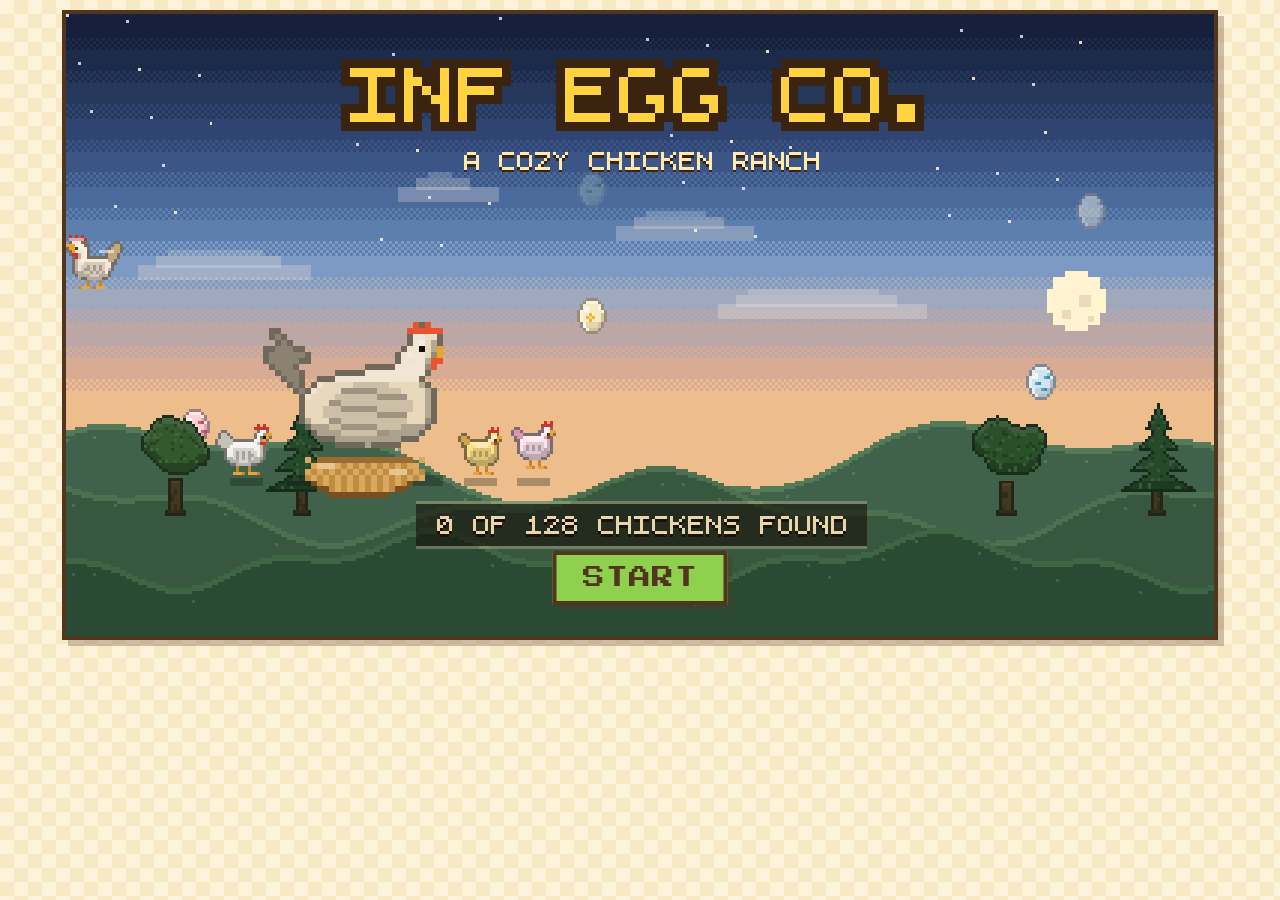
==== index.html @ 45d3edf0 "Spin the globe, and take the company through six ages - The world is a rotating 3D pixel globe with " ====
<!DOCTYPE html>
<html lang="en">
<head>
<meta charset="utf-8">
<meta name="viewport" content="width=device-width, initial-scale=1">
<title>Inf Egg Co.</title>
<link rel="icon" href="data:image/svg+xml,%3Csvg xmlns='http://www.w3.org/2000/svg' viewBox='0 0 10 12' shape-rendering='crispEdges'%3E%3Cpath fill='%232e2216' d='M3 0h4v1h-4M2 1h1v1h-1M7 1h1v1h-1M1 2h1v6h-1M8 2h1v6h-1M2 8h1v2h-1M7 8h1v2h-1M3 10h4v1h-4'/%3E%3Cpath fill='%23fff8ee' d='M3 1h4v1h-4M2 2h6v6h-6M3 8h4v2h-4'/%3E%3Cpath fill='%23f2e2c8' d='M6 3h2v5h-2M5 8h2v2h-2'/%3E%3Cpath fill='%23ffd23f' d='M4 4h2v1h-2M3 6h1v1h-1M6 6h1v1h-1'/%3E%3C/svg%3E">
<link rel="preconnect" href="https://fonts.googleapis.com">
<link rel="preconnect" href="https://fonts.gstatic.com" crossorigin>
<link rel="stylesheet" href="https://fonts.googleapis.com/css2?family=Press+Start+2P&family=VT323&display=swap">
<link rel="stylesheet" href="style.css">
</head>
<body>
<div id="app">

  <div id="stage-wrap">
    <canvas id="world" width="1152" height="624"></canvas>

    <div id="res-float">
      <span class="pill" id="pill-coins"><b id="r-coins">0</b></span>
      <span class="pill" id="pill-feathers"><b id="r-feathers">0</b></span>
      <span class="pill" id="pill-feed" title="Feed pellets in the barn"><b id="r-feed">0/40</b></span>
      <span class="pill" id="pill-cap" title="Chickens on the ranch"><b id="r-cap">0/10</b></span>
      <button class="pill" id="pill-age" data-act="open-ages" title="The age the company is in"><b id="r-age">STRAW AGE</b></button>
    </div>

    <div id="deskbar"></div>
    <div id="toolbelt"></div>
    <div id="build-palette" hidden></div>
    <div id="farm-palette" hidden></div>
    <div id="trip-view" hidden>
      <canvas id="trip-canvas" width="480" height="168"></canvas>
    </div>

    <div id="menu-pop" hidden>
      <button class="btn" id="btn-mute" data-act="mute">SOUND ON</button>
      <button class="btn" data-act="crew">CREW</button>
      <button class="btn" data-act="open-company">COMPANY</button>
      <button class="btn" data-act="save">SAVE</button>
      <button class="btn" data-act="title">TITLE</button>
      <button class="btn" data-act="reset">RESET</button>
    </div>

    <div id="inspect-panel" hidden></div>
    <div id="title-screen">
      <canvas id="title-canvas" width="384" height="208"></canvas>
      <div id="title-buttons">
        <button class="btn btn-green" data-act="start-game">START</button>
      </div>
      <div id="intro-ui" hidden>
        <button class="btn btn-green" data-act="intro-next">NEXT</button>
        <button class="btn" data-act="intro-skip">SKIP</button>
      </div>
      <div id="company-form" hidden></div>
    </div>
    <div id="quest-card" hidden></div>
    <div id="bubble" hidden></div>
    <div id="cursor-chip" hidden></div>
  </div>

  <!-- RESEARCH: the computer on the Lab desk -->
  <div class="modal lab" id="modal-skills" hidden>
    <div class="modal-panel tree-panel">
      <div class="modal-head">
        <h2>THE LAB</h2>
        <span class="panel-sub" id="research-sub"></span>
        <button class="btn btn-tiny" data-act="close-modal">CLOSE</button>
      </div>
      <div id="tree-wrap">
        <canvas id="tree-canvas" width="760" height="440"></canvas>
      </div>
      <div id="skill-card"></div>
    </div>
  </div>

  <!-- THE LOGISTICS HQ: a wall map, a garage and a stack of dispatch slips -->
  <div class="modal" id="modal-depot" hidden>
    <div class="modal-panel office">
      <div class="modal-head">
        <h2>LOGISTICS HQ</h2>
        <span class="panel-sub" id="depot-sub"></span>
        <button class="btn btn-tiny" data-act="close-modal">CLOSE</button>
      </div>
      <div id="depot-map-wrap" hidden>
        <canvas id="depot-map" width="720" height="320"></canvas>
      </div>
      <div id="depot-body"></div>
    </div>
  </div>

  <!-- THE CREW: flyers, applicants, the payroll -->
  <div class="modal" id="modal-hire" hidden>
    <div class="modal-panel">
      <div class="modal-head">
        <h2>THE CREW</h2>
        <span class="panel-sub" id="hire-sub"></span>
        <button class="btn btn-tiny" data-act="close-modal">CLOSE</button>
      </div>
      <div id="hire-list"></div>
      <div id="crew-list"></div>
    </div>
  </div>

  <!-- THE INDEX: a book of chickens, crew, crops, routes, eggs and the diary -->
  <div class="modal" id="modal-pedia" hidden>
    <div class="modal-panel book">
      <div class="book-spine"></div>
      <div class="modal-head">
        <h2>THE INDEX</h2>
        <span class="panel-sub" id="pedia-sub"></span>
        <button class="btn btn-tiny" data-act="close-modal">CLOSE</button>
      </div>
      <div id="index-tabs">
        <button class="tab-btn" data-act="index-tab" data-tab="chickens">CHICKENS</button>
        <button class="tab-btn" data-act="index-tab" data-tab="staff">CREW</button>
        <button class="tab-btn" data-act="index-tab" data-tab="crops">CROPS</button>
        <button class="tab-btn" data-act="index-tab" data-tab="routes">ROUTES</button>
        <button class="tab-btn" data-act="index-tab" data-tab="eggs">EGGS</button>
        <button class="tab-btn" data-act="index-tab" data-tab="diary">DIARY</button>
        <button class="tab-btn" data-act="index-tab" data-tab="secrets">SECRETS</button>
        <button class="tab-btn" data-act="index-tab" data-tab="ledger" hidden>LEDGER</button>
      </div>
      <div id="pedia"></div>
      <div class="book-corner"></div>
    </div>
  </div>

  <!-- THE GENE LAB: read, splice, clone and cross the flock -->
  <div class="modal genes-room" id="modal-genes" hidden>
    <div class="modal-panel genes">
      <button class="btn btn-tiny genes-close" data-act="close-modal">X</button>
      <div id="genes-body"></div>
    </div>
  </div>

  <!-- THE WORLD: countries to open, branches to build, and the Moon -->
  <div class="modal genes-room" id="modal-world" hidden>
    <div class="modal-panel genes">
      <button class="btn btn-tiny genes-close" data-act="close-modal">X</button>
      <div id="world-body"></div>
    </div>
  </div>

  <!-- THE COMPANY: name, mark and colours -->
  <div class="modal" id="modal-company" hidden>
    <div class="modal-panel company">
      <div class="modal-head">
        <h2>THE COMPANY</h2>
        <button class="btn btn-tiny" data-act="close-modal">CLOSE</button>
      </div>
      <div id="company-body"></div>
    </div>
  </div>

  <div id="fx-layer"></div>
  <div id="toasts"></div>
</div>

<script src="js/data.js"></script>
<script src="js/sprites.js"></script>
<script src="js/game.js"></script>
<script src="js/ui.js"></script>
</body>
</html>
---- style.css ----
/* ============================================================
   INF EGG CO. v3 — cozy pixel ranch, nearly chromeless
   ink: #52351f  ground: #fdf3da  pink: #ff7eb6  gold: #ffc93c
   ============================================================ */

:root{
  --ink:#52351f;
  --ink-soft:#7a5a3a;
  --cream:#fdf3da;
  --cream2:#f7e9c4;
  --panel:#fff9ec;
  --panel2:#fdf0d5;
  --pink:#ff7eb6;
  --pink-dark:#e35a95;
  --gold:#ffc93c;
  --gold-dark:#e0a416;
  --green:#8fd14f;
  --green-dark:#63a331;
  --shadow:rgba(82,53,31,.28);
  --font-px:'Press Start 2P', monospace;
  --font-body:'VT323', monospace;
}

*{ box-sizing:border-box; }
html,body{ margin:0; padding:0; height:100%; }
[hidden]{ display:none !important; }

body{
  background:var(--cream);
  background-image:repeating-conic-gradient(var(--cream2) 0% 25%, var(--cream) 0% 50%);
  background-size:28px 28px;
  color:var(--ink);
  font-family:var(--font-body);
  font-size:26px;
  line-height:1.25;
  touch-action:manipulation;
  overflow-x:hidden;
}

canvas{ image-rendering:pixelated; image-rendering:crisp-edges; display:block; }
button{ font-family:inherit; cursor:pointer; }
button:focus-visible{ outline:3px dashed var(--pink); outline-offset:2px; }

#app{ max-width:1180px; margin:0 auto; padding:10px 12px; }

/* ---------- stage ---------- */
#stage-wrap{
  position:relative;
  border:4px solid var(--ink);
  box-shadow:6px 6px 0 var(--shadow);
  background:#8ed254;
  line-height:0;
  overflow:hidden;
}
#world{ width:100%; height:auto; cursor:none; touch-action:none; }

/* floating resources — tiny and quiet */
#res-float{
  position:absolute; left:8px; top:8px;
  display:flex; gap:6px; pointer-events:none;
}
.pill{
  font-family:var(--font-px); font-size:16px;
  background:rgba(255,249,236,.9); border:4px solid var(--ink);
  box-shadow:2px 2px 0 rgba(0,0,0,.28);
  padding:4px 8px 4px 5px; line-height:1;
  display:inline-flex; align-items:center; gap:5px;
}
.pill b{ font-weight:normal; }
.px-icon{ image-rendering:pixelated; image-rendering:crisp-edges; display:block; }
.pill.full{ background:rgba(255,214,214,.95); border-color:#a8321c; }
.pill.full b{ color:#a8321c; }

/* toolbelt — the tool rack, bottom right, on its own leather strap */
#toolbelt{
  position:absolute; right:10px; bottom:10px;
  display:flex; gap:8px; align-items:center;
  padding:7px 9px 9px;
  background:linear-gradient(180deg,#8a5e2a 0 34%, #6b4620 34%);
  border:4px solid var(--ink);
  box-shadow:0 5px 0 var(--shadow), 0 2px 0 rgba(255,255,255,.18) inset;
}
/* the number key that picks each tool */
.tool-key{
  position:absolute; left:-6px; top:-6px;
  width:20px; height:20px; line-height:20px; text-align:center;
  font-family:var(--font-px); font-size:10px; text-decoration:none;
  color:var(--cream); background:var(--ink);
  border:2px solid var(--cream);
  box-shadow:1px 1px 0 rgba(0,0,0,.4);
}
.tool-btn.active .tool-key{ background:var(--gold); color:var(--ink); border-color:var(--ink); }

/* ============================================================
   THE DESK BAR
   Bottom-left, opposite the tools: one fat key each for the Lab,
   the Index, Mama, the crew and the depot. Nothing important is
   buried inside another screen any more.
   ============================================================ */
#deskbar{
  position:absolute; left:10px; bottom:10px;
  display:flex; gap:8px; align-items:flex-end;
}
.desk-btn{
  position:relative;
  width:66px; height:70px; padding:4px 0 5px;
  background:linear-gradient(180deg,#fffaef 0 58%, #efe0be 58%);
  border:5px solid var(--ink);
  box-shadow:0 6px 0 var(--shadow);
  display:flex; flex-direction:column; align-items:center; justify-content:center; gap:2px;
  image-rendering:pixelated;
  transition: transform .10s var(--pop), box-shadow .10s var(--pop), filter .10s ease;
}
.desk-btn canvas{ transform:scale(1.15); }
.desk-btn small{
  font-family:var(--font-px); font-size:9px; letter-spacing:0; color:var(--ink);
}
.desk-btn:hover:not(:disabled){ transform:translateY(-4px) scale(1.03); filter:brightness(1.06); }
.desk-btn:active:not(:disabled){ transform:translateY(3px) scale(.96); box-shadow:0 2px 0 var(--shadow); }
.desk-btn.locked{
  filter:grayscale(.85) brightness(.94);
  opacity:.6; cursor:not-allowed;
  box-shadow:0 4px 0 var(--shadow);
}
.desk-btn.locked small{ color:var(--ink-soft); }
.tool-btn{
  width:58px; height:62px;
  background:rgba(255,249,236,.94);
  border:4px solid var(--ink);
  box-shadow:0 4px 0 var(--shadow);
  padding:0;
  display:flex; flex-direction:column; align-items:center; justify-content:center; gap:3px;
  image-rendering:pixelated;
}
.tool-btn small{ font-family:var(--font-px); font-size:10px; color:var(--ink-soft); letter-spacing:0; }
.tool-btn.active small{ color:var(--ink); }
.tool-btn:hover{ filter:brightness(1.07); }
.tool-btn.active{
  background:var(--gold);
  transform:translateY(4px);
  box-shadow:0 0 0 var(--shadow);
}
.tool-btn.tool-menu, .tool-btn.tool-crew{ width:44px; height:44px; align-self:flex-end; }
.tool-btn.locked{ filter:grayscale(.9) brightness(.9); opacity:.55; cursor:not-allowed; }
.tool-btn.locked small{ color:var(--ink-soft); }
/* a padlock in the corner of anything research still holds */
.lock-badge{
  position:absolute; right:-6px; top:-8px;
  width:24px; height:24px; background:var(--panel); border:3px solid var(--ink);
  display:flex; align-items:center; justify-content:center; line-height:0;
  box-shadow:2px 2px 0 var(--shadow);
}
.tool-btn{ position:relative; }
.pal-more{
  flex:none; align-self:center; display:flex; align-items:center; gap:6px;
  padding:6px 10px; margin-left:4px;
  border:3px dashed var(--ink-soft); color:var(--ink-soft);
  font-family:var(--font-px); font-size:9px; letter-spacing:0; line-height:1.3; max-width:90px;
}

/* ---------- the quest card ---------- */
#quest-card{
  position:absolute; right:8px; top:8px; z-index:12;
  display:flex; gap:8px; align-items:flex-start;
  width:min(300px, 46%); padding:7px 9px 18px;
  cursor:pointer; line-height:1.1; text-align:left;
  transform:rotate(1deg); color:var(--ink);
  background-repeat:no-repeat; background-position:0 0; image-rendering:pixelated;
}
#quest-card:hover{ filter:brightness(1.04); transform:rotate(1deg) translateY(-2px); }
#quest-card canvas{ flex:none; image-rendering:pixelated; margin-top:2px; }
#quest-card > div{ flex:1; min-width:0; display:flex; flex-direction:column; gap:3px; }
#quest-card small{ font-family:var(--font-px); font-size:8px; letter-spacing:1px; color:var(--pink-dark); }
#quest-card b{ font-family:var(--font-px); font-size:11px; color:var(--ink); }
#quest-card u{ position:relative; display:block; height:9px; border:2px solid var(--ink); background:#fff; text-decoration:none; }
#quest-card u s{ display:block; height:100%; background:var(--gold); text-decoration:none; }
#quest-card u i{ position:absolute; right:3px; top:-3px; font-style:normal; font-family:var(--font-px); font-size:7px; color:var(--ink); }
#quest-card span{ font-size:18px; color:var(--ink-soft); }
@media (max-width:700px){ #quest-card span{ display:none; } #quest-card{ top:40px; width:52%; } }

/* ---------- genes: little pip rows ---------- */
.gene-rows{ display:grid; grid-template-columns:repeat(5, auto); gap:4px 8px; margin:6px 0 2px; }
.gene-row{ display:flex; align-items:center; gap:2px; }
.gene-row canvas{ image-rendering:pixelated; margin-right:2px; }
.gene-row i{ width:7px; height:7px; border:2px solid var(--ink); background:#fff; display:block; }
.gene-row i.on{ background:var(--gold); }
.gene-rows.compact{ grid-template-columns:repeat(5, auto); gap:2px 5px; margin:0; }
.gene-rows.compact i{ width:5px; height:5px; border-width:1px; }

/* ---------- the gene lab ---------- */
/* the gene lab is a room drawn on one canvas; the panel is just its dark frame */
.modal.genes-room{ background:rgba(4,8,12,.9); }
.modal-panel.genes{ background:#0b1a24; border-color:#1f3040; padding:6px; width:min(960px, 100%); position:relative; box-shadow:0 0 0 3px #16232f, 8px 10px 0 rgba(0,0,0,.5); }
.modal-panel.genes .genes-close{ position:absolute; right:-6px; top:-8px; z-index:2; background:#e8607a; color:#fff; border-color:#0b1a24; }
#genes-body{ line-height:0; }
#genes-canvas, #world-canvas{ width:100%; height:auto; image-rendering:pixelated; image-rendering:crisp-edges; touch-action:none; cursor:none; display:block; }
#world-body{ line-height:0; }
/* the HUD sits lighter on the field: glass pills, no hard shadow */
#res-float .pill{ background:rgba(255,249,236,.72); box-shadow:none; border-width:3px; }
#res-float .pill.full{ background:rgba(255,214,214,.85); }

/* ---------- the intro and the company form ---------- */
#intro-ui{ position:absolute; bottom:5%; right:4%; display:flex; gap:8px; }
#intro-ui .btn{ font-size:18px; padding:9px 18px; }
#company-form{
  position:absolute; inset:2% 5%; overflow:auto;
  display:flex; align-items:flex-start; justify-content:center;
  padding:4px 4px 14px;
}
/* ---- the certificate: ruled paper, a red margin, a stamp, a line to sign ---- */
.cf-paper{
  position:relative; width:min(680px, 100%);
  background:
    repeating-linear-gradient(0deg, rgba(90,120,160,.10) 0 1px, transparent 1px 28px),
    linear-gradient(180deg,#fffdf6,#fbf1dc);
  border:4px solid var(--ink);
  box-shadow:6px 8px 0 rgba(0,0,0,.35), inset 0 0 0 1px rgba(255,255,255,.6);
  padding:10px 16px 12px 44px;
  transform:rotate(-.6deg);
  color:var(--ink);
}
.cf-paper::before{
  content:''; position:absolute; left:30px; top:0; bottom:0; width:2px;
  background:rgba(220,90,90,.32);
}
/* the two punched holes down the margin */
.cf-paper::after{
  content:''; position:absolute; left:10px; top:60px; width:10px; height:10px; border-radius:50%;
  background:#0d1a12; box-shadow:0 160px 0 #0d1a12, inset 1px 1px 0 rgba(255,255,255,.25);
}
.cf-letterhead{ text-align:center; border-bottom:3px double var(--ink); padding:2px 90px 8px 0; margin-bottom:10px; line-height:1; }
.cf-letterhead small{ display:block; font-family:var(--font-px); font-size:7px; letter-spacing:2px; color:var(--ink-soft); line-height:1.6; }
.cf-letterhead b{ display:block; font-family:var(--font-px); font-size:13px; letter-spacing:1px; line-height:1.5; margin:4px 0; }
.cf-letterhead i{ display:block; font-style:normal; font-family:var(--font-px); font-size:7px; color:var(--pink-dark); letter-spacing:1px; line-height:1.6; }
.cf-body{ display:flex; gap:14px; align-items:flex-start; }
.cf-photo{
  flex:none; width:66px; height:72px; border:4px solid var(--ink); background:#fff;
  box-shadow:3px 3px 0 var(--shadow); display:flex; align-items:center; justify-content:center; overflow:hidden;
}
.cf-photo canvas{ image-rendering:pixelated; }
.cf-fields{ flex:1; min-width:0; display:flex; flex-direction:column; gap:4px; }
.cf-line{ display:flex; align-items:baseline; gap:8px; }
.cf-line > i{ font-style:normal; font-family:var(--font-px); font-size:9px; color:var(--ink-soft); width:66px; flex:none; }
.cf-line > span, .cf-line > input{
  flex:1; min-width:0; font-family:var(--font-body); font-size:25px; line-height:1.05; color:var(--ink);
  border:none; border-bottom:3px dotted var(--ink-soft); background:transparent; padding:0 2px 2px;
}
.cf-line > input{ font-family:var(--font-px); font-size:14px; letter-spacing:1px; text-transform:uppercase; outline:none; }
.cf-line > input:focus{ border-bottom-color:var(--pink-dark); background:rgba(255,214,63,.12); }
.cf-line.pick{ align-items:flex-start; }
.cf-line.pick > i{ padding-top:10px; }
.cf-grid{ display:flex; flex-wrap:wrap; gap:6px; }
.cf-pick{ width:34px; height:34px; border:3px solid var(--ink); background:#fff; display:flex; align-items:center; justify-content:center; padding:0; box-shadow:2px 2px 0 var(--shadow); }
.cf-pick canvas{ image-rendering:pixelated; }
.cf-pick.active{ outline:4px solid var(--pink-dark); outline-offset:-1px; transform:translate(1px,1px); box-shadow:none; }
.cf-pick.swatch{ width:26px; height:26px; }
.brand-preview{ display:block; width:min(240px, 100%); height:auto; image-rendering:pixelated; border:4px solid var(--ink); background:#8ed254; }
.cf-specimen{ display:flex; flex-direction:row; align-items:center; gap:14px; margin:8px 0 2px; }
.cf-specimen small{ font-family:var(--font-px); font-size:8px; letter-spacing:2px; color:var(--ink-soft); }
/* the signature box: dotted, with an X where the pen goes */
.cf-sign{ display:flex; gap:12px; align-items:flex-end; margin-top:6px; flex-wrap:wrap; }
.cf-sign > i{ font-style:normal; font-family:var(--font-px); font-size:9px; color:var(--ink-soft); width:66px; flex:none; align-self:flex-start; padding-top:8px; }
.cf-pad{ position:relative; flex:1; min-width:220px; max-width:300px; }
#sig-pad{
  display:block; width:100%; max-width:300px; height:auto; aspect-ratio:3 / 1;
  border:3px dotted var(--ink-soft); background:rgba(255,255,255,.55);
  cursor:crosshair; touch-action:none; image-rendering:pixelated;
}
.cf-pad::after{
  content:'X'; position:absolute; left:8px; bottom:12px; font-family:var(--font-px); font-size:14px; color:var(--pink-dark); pointer-events:none;
}
.cf-pad u{ position:absolute; left:26px; right:14px; bottom:18px; height:0; border-bottom:2px solid var(--ink-soft); pointer-events:none; }
.cf-pad.signed u{ border-bottom-color:var(--ink); }
.cf-sign .btn.btn-tiny{ font-size:11px; padding:6px 8px; align-self:center; }
.cf-foot{ display:flex; justify-content:flex-end; align-items:center; gap:10px; margin-top:6px; }
.cf-foot .btn{ font-size:16px; padding:8px 16px; }
.cf-foot small{ font-family:var(--font-px); font-size:9px; color:var(--pink-dark); margin-right:auto; }
.cf-paper .stamp{ right:14px; top:14px; font-size:12px; letter-spacing:2px; transform:rotate(9deg); opacity:.6; }
.cf-signature{ image-rendering:pixelated; display:block; }
.modal-panel.company{ width:min(760px, 100%); background:#c99a62; border-color:#5e3d18; }
.modal-panel.company .modal-head h2{ color:#3a2a16; }
.modal-panel.company #company-body{ display:flex; justify-content:center; padding:6px 2px 14px; }
@media (max-width:700px){
  #company-form{ inset:1% 2%; padding:4px 2px 12px; }
  .cf-paper{ padding:10px 10px 12px 34px; transform:none; }
  .cf-paper::after{ display:none; }
  .cf-pick{ width:32px; height:32px; } .cf-pick.swatch{ width:26px; height:26px; }
  .cf-line > i, .cf-sign > i{ width:48px; }
  .cf-body{ flex-direction:column; }
}
/* ---------- the ledger ---------- */
.ledger-sec{ border:4px solid var(--ink); background:var(--panel); box-shadow:4px 4px 0 var(--shadow); padding:10px 12px; margin-bottom:12px; }
.ledger-sec > b{ font-family:var(--font-px); font-size:13px; display:block; margin-bottom:8px; }
.ledger-graph{ display:block; image-rendering:pixelated; border:3px solid var(--ink); max-width:100%; }
.ledger-sec .tally{ border:none; padding:0; margin-top:10px; }
.tally small{ font-family:var(--font-px); font-size:7px; color:var(--ink-soft); letter-spacing:0; text-align:center; }
.stock-row{ display:flex; align-items:center; gap:10px; flex-wrap:wrap; padding:7px 0; border-top:3px dashed rgba(122,90,58,.35); }
.stock-row.own{ border-top:none; background:var(--panel2); padding:7px 8px; }
.stock-row b{ font-family:var(--font-px); font-size:11px; min-width:150px; }
.stock-row span{ font-size:21px; color:var(--ink-soft); }
.stock-swatch{ width:14px; height:14px; border:3px solid var(--ink); display:block; }
.stock-price.up{ color:var(--green-dark); }
.stock-price.down{ color:var(--pink-dark); }
.stock-row .ledger-graph{ border-width:2px; }
.stock-row .ip-btns{ margin:0; margin-left:auto; }
.stock-row .ip-btns .btn{ font-size:12px; padding:5px 6px; }
.modal-panel.book .tab-btn:nth-child(7){ background:#3a3a4a; color:#ffd23f; }
.modal-panel.book .tab-btn:nth-child(8){ background:#f2c14e; color:#4a3410; }
/* the secrets page: cards stay face down until found */
.egg-card.unknown{ background:#e8dbc0; }
.egg-card.unknown b{ color:var(--ink-soft); }
.egg-card i{ display:block; font-size:19px; color:var(--pink-dark); font-style:normal; }
.egg-grid.secrets{ grid-template-columns:repeat(auto-fill,minmax(210px,1fr)); }
/* the age pill is the one pill you can press */
#pill-age{ pointer-events:auto; cursor:pointer; font-family:var(--font-px); transition:transform .1s var(--pop); }
#pill-age:hover{ transform:translateY(-2px); filter:brightness(1.05); }
#pill-age b{ font-size:12px; letter-spacing:0; }

/* ============================================================
   THE DOCK
   Both palettes are one short tray along the bottom of the stage.
   They used to be a tall box floating over the middle of the field,
   which meant half your land sat behind a wall of buttons.
   Tabs down the left, a shelf that scrolls sideways, extras on the right.
   ============================================================ */
#build-palette, #farm-palette{
  position:absolute; left:8px; right:8px; bottom:80px; z-index:7;
  display:flex; flex-direction:row; align-items:stretch; gap:8px;
  background:linear-gradient(180deg,#fffaef 0 42%, #f3e7cd 42%);
  border:4px solid var(--ink);
  border-radius:3px;
  box-shadow:0 5px 0 var(--shadow), 0 -2px 0 rgba(255,255,255,.7) inset;
  padding:6px;
}
.dock-tabs{
  display:grid; grid-template-columns:repeat(2, minmax(0, 1fr)); gap:4px;
  flex:0 0 auto; align-content:start; width:196px;
}
.dock-shelf{
  flex:1 1 auto; min-width:0;
  overflow-x:auto; overflow-y:hidden;
  padding-bottom:3px;
  scrollbar-width:thin; scrollbar-color:var(--ink) transparent;
}
.dock-shelf::-webkit-scrollbar{ height:8px; }
.dock-shelf::-webkit-scrollbar-thumb{ background:var(--ink); border-radius:0; }
.dock-shelf::-webkit-scrollbar-track{ background:rgba(122,90,58,.18); }
.dock-shelf .pal-row{ flex-wrap:nowrap; justify-content:flex-start; }
.dock-side{
  flex:0 0 auto;
  display:flex; flex-direction:column; align-items:flex-end; justify-content:center; gap:8px;
  border-left:3px dashed rgba(122,90,58,.35); padding-left:8px;
}
.pal-tabs{ display:flex; gap:4px; flex-wrap:wrap; }
.pal-tab{
  font-family:var(--font-px); font-size:11px; display:inline-flex; align-items:center; gap:4px;
  border:4px solid var(--ink); background:var(--panel2); color:var(--ink); padding:5px 8px;
}
.pal-tab.active{ background:var(--ink); color:var(--gold); }
.pal-tab.dim{ opacity:.55; }
.dock-tabs .pal-tab{
  width:100%; justify-content:flex-start; gap:3px;
  padding:5px 4px 5px 4px; font-size:9px;
  overflow:hidden; white-space:nowrap;
  box-shadow:2px 2px 0 var(--shadow);
}
.dock-tabs .pal-tab.active{ transform:translate(1px,1px); box-shadow:1px 1px 0 var(--shadow); }
.pal-row{ display:flex; gap:6px; flex-wrap:wrap; justify-content:flex-end; }
.pal-btn{
  min-width:64px; min-height:72px;
  display:flex; flex-direction:column; align-items:center; justify-content:flex-end; gap:2px;
  background:var(--panel2); border:4px solid var(--ink);
  padding:4px 5px;
}
.pal-btn b{ font-family:var(--font-px); font-size:10px; }
.pal-btn.farm b{
  background:rgba(255,253,246,.92); padding:2px 4px; line-height:1.2;
  box-shadow:0 0 0 1px rgba(122,90,58,.25);
}
.pal-btn.farm{ min-width:62px; }
.pal-btn.farm canvas{ image-rendering:pixelated; }
.farm-info{ color:var(--ink-soft); }
.pal-btn small{
  font-family:var(--font-px); font-size:11px;
  display:inline-flex; align-items:center; gap:3px;
}
.pal-btn.small{ min-height:46px; }
.pal-btn.active{ background:var(--ink); color:var(--gold); }
.pal-btn:disabled{ opacity:.5; cursor:not-allowed; }

/* settings popover */
#menu-pop{
  position:absolute; right:10px; bottom:66px;
  display:flex; flex-direction:column; gap:6px;
  background:rgba(255,249,236,.95); border:4px solid var(--ink);
  box-shadow:3px 3px 0 var(--shadow); padding:8px;
  z-index:5;
}
#menu-pop .btn{ font-size:15px; letter-spacing:1px; }

/* inspect panel - docked bottom-left inside the stage */
/* the inspect card lives top-right: the pills own the top-left, the dock
   owns the bottom band and the toolbelt the bottom-right, so this is the
   one corner where it covers nothing you need to reach */
#inspect-panel{
  position:absolute; right:10px; top:10px; z-index:6;
  width:236px; max-height:calc(100% - 190px); overflow-y:auto;
  background:rgba(255,249,236,.96);
  border:4px solid var(--ink);
  box-shadow:4px 4px 0 var(--shadow);
  padding:8px 9px;
  font-size:25px; line-height:1.15;
}
#inspect-panel .ip-head{
  display:flex; align-items:center; gap:8px; margin-bottom:6px;
}
#inspect-panel .ip-head b{ font-family:var(--font-px); font-size:15px; line-height:1.4; flex:1; }
#inspect-panel .ip-sub{ font-family:var(--font-px); font-size:11px; color:var(--ink-soft); display:block; margin-top:3px; }
#inspect-panel .ip-row{
  display:flex; justify-content:space-between; gap:8px;
  border-bottom:2px dotted #d8c8a4; padding:2px 0;
}
#inspect-panel .ip-row span:last-child{ color:var(--ink); font-family:var(--font-px); font-size:13px; align-self:center; }
#inspect-panel .ip-row span:first-child{ color:var(--ink-soft); }
#inspect-panel .ip-note{ color:var(--ink-soft); margin:5px 0 2px; }
#inspect-panel .ip-btns{ display:flex; gap:5px; flex-wrap:wrap; margin-top:7px; }
#inspect-panel .ip-btns .btn{ font-size:13px; padding:6px 7px; }
#inspect-panel .ip-close{ margin-left:auto; }
#inspect-panel canvas{ image-rendering:pixelated; }

/* hiring */
#hire-list{ display:grid; grid-template-columns:repeat(auto-fit,minmax(230px,1fr)); gap:10px; }
.hire-card{
  border:4px solid var(--ink); background:var(--panel2);
  box-shadow:3px 3px 0 var(--shadow); padding:8px;
  display:flex; gap:9px; align-items:flex-start;
}
.hire-card canvas{ image-rendering:pixelated; flex:none; }
.hire-card .hc-mid{ flex:1; min-width:0; display:flex; flex-direction:column; gap:3px; }
.hire-card b{ font-family:var(--font-px); font-size:15px; }
.hire-card span{ font-size:24px; color:var(--ink-soft); line-height:1.05; }
.hire-card .btn{ font-size:13px; display:inline-flex; align-items:center; gap:4px; align-self:flex-start; }
.hire-card.locked{ opacity:.55; }
#crew-list{ display:flex; flex-wrap:wrap; gap:6px; margin-top:12px; }
.crew-chip{
  display:flex; align-items:center; gap:6px;
  border:4px solid var(--ink); background:var(--panel);
  box-shadow:2px 2px 0 var(--shadow); padding:4px 7px; font-size:24px;
}
.crew-chip canvas{ image-rendering:pixelated; }
.crew-chip .btn{ font-size:11px; padding:4px 5px; }
#hire-warn{ color:var(--pink-dark); margin:8px 0 0; }

/* title screen */
#title-screen{
  position:absolute; inset:0; z-index:20;
  display:flex; align-items:center; justify-content:center;
  background:#0d1a12;
}
#title-canvas{
  position:absolute; inset:0; width:100%; height:100%;
  image-rendering:pixelated; image-rendering:crisp-edges;
}
#title-buttons{
  position:absolute; bottom:5%; left:50%; transform:translateX(-50%);
  display:flex; gap:10px;
}
#title-buttons .btn{ font-size:22px; padding:12px 26px; animation:startPulse 1s steps(2, end) infinite; }
@keyframes startPulse{
  0%{ box-shadow:4px 4px 0 var(--shadow); filter:brightness(1); }
  100%{ box-shadow:4px 4px 0 var(--shadow), 0 0 0 3px rgba(255,232,150,.85); filter:brightness(1.12); }
}

/* index tabs */
#index-tabs{ display:flex; gap:6px; flex-wrap:wrap; margin-bottom:10px; }
.tab-btn{
  font-family:var(--font-px); font-size:15px;
  border:4px solid var(--ink); background:var(--panel2); color:var(--ink);
  padding:7px 10px; box-shadow:3px 3px 0 var(--shadow);
}
.tab-btn.active{ background:var(--ink); color:var(--gold); transform:translate(3px,3px); box-shadow:none; }

/* diary */
.diary-list{ display:flex; flex-direction:column; gap:6px; }
.diary-row{
  display:flex; gap:9px; align-items:center;
  border:4px solid var(--ink); background:var(--panel2);
  box-shadow:2px 2px 0 var(--shadow); padding:6px 9px;
}
.diary-row canvas{ image-rendering:pixelated; flex:none; }
.diary-row .d-day{ font-family:var(--font-px); font-size:13px; color:var(--ink-soft); flex:none; width:56px; }
.diary-row .d-text{ font-size:26px; }
.diary-empty{ color:var(--ink-soft); }

/* duck index cards */

/* egg index */
.egg-grid{ display:grid; grid-template-columns:repeat(auto-fill,minmax(130px,1fr)); gap:9px; }
.egg-card{
  border:4px solid var(--ink); background:var(--panel2);
  box-shadow:2px 2px 0 var(--shadow); padding:7px;
  display:flex; align-items:center; gap:8px;
}
.egg-card canvas{ image-rendering:pixelated; flex:none; }
.egg-card b{ font-family:var(--font-px); font-size:13px; display:block; }
.egg-card span{ font-size:23px; color:var(--ink-soft); }

/* speech bubble hints */
/* the hint that hangs over the field: a proper comic-book bubble with
   rounded shoulders and a fat tail pointing at whatever it is about */
/* the hint over the field. the frame is a generated pixel cloud painted
   in as a background, so the padding has to leave room for the tail */
#bubble{
  position:fixed; z-index:60; pointer-events:none;
  font-family:var(--font-body); font-size:27px; line-height:1.08;
  color:var(--ink);
  padding:16px 22px 30px; max-width:260px; text-align:center;
  background-repeat:no-repeat; background-position:0 0;
  image-rendering:pixelated;
  animation:bubble-pop .2s var(--pop) both;
}
@keyframes bubble-pop{ from{ transform:scale(.55) translateY(10px); opacity:0; } }

#cursor-chip{
  position:fixed; z-index:70; pointer-events:none;
  font-family:var(--font-px); font-size:16px;
  background:rgba(255,249,236,.95); border:2px solid var(--ink);
  box-shadow:2px 2px 0 rgba(0,0,0,.3);
  padding:3px 6px;
}

/* ---------- buttons ---------- */
.btn{
  font-family:var(--font-px); font-size:16px;
  border:4px solid var(--ink);
  background:var(--panel2); color:var(--ink);
  padding:8px 10px;
  box-shadow:3px 3px 0 var(--shadow);
}
.btn:hover:not(:disabled){ filter:brightness(1.06); }
.btn:active:not(:disabled){ transform:translate(3px,3px); box-shadow:none; }
.btn:disabled{ opacity:.45; cursor:not-allowed; }
.btn-tiny{ font-size:16px; padding:5px 7px; box-shadow:2px 2px 0 rgba(0,0,0,.4); }
.btn-green{ background:var(--green); }

/* ---------- modals ---------- */
.modal{
  position:fixed; inset:0; z-index:80;
  background:rgba(46,28,14,.6);
  display:flex; align-items:flex-start; justify-content:center;
  padding:20px 10px;
  overflow-y:auto;
}
.modal-panel{
  background:var(--panel); border:4px solid var(--ink);
  box-shadow:6px 6px 0 rgba(0,0,0,.35);
  padding:14px; width:min(1020px, 100%);
}
.modal-head{ display:flex; align-items:center; gap:12px; flex-wrap:wrap; margin-bottom:8px; }
.modal-head h2{ font-family:var(--font-px); font-size:22px; margin:0; }
.modal-head .btn{ margin-left:auto; }
.panel-sub{ font-size:26px; color:var(--ink-soft); font-family:var(--font-px); font-size:17px; }

/* ---------- the research hex grid ---------- */
.modal.lab{ background:rgba(10,8,6,.86); }
.tree-panel{ background:#2a1e12; border-color:#1a1410; }
.tree-panel .modal-head h2, .tree-panel .panel-sub{ color:#e8d5a8; }
#tree-wrap{
  border:4px solid #1a1410;
  background:#2a1e12;
  line-height:0;
  overflow:hidden;
}
#tree-canvas{
  width:100%; height:auto;
  image-rendering:pixelated; image-rendering:crisp-edges;
  touch-action:none; cursor:none;
}
#skill-card{ background:#fdf6e3; }

#skill-card{
  margin-top:10px;
  border:4px solid var(--ink); background:var(--panel2);
  box-shadow:3px 3px 0 var(--shadow);
  padding:8px 10px;
  display:flex; gap:12px; align-items:center;
  min-height:66px;
}
#skill-card .skc-mid{ display:flex; flex-direction:column; gap:3px; flex:1; min-width:0; }
#skill-card b{ font-family:var(--font-px); font-size:16px; }
#skill-card b small{ color:var(--ink-soft); font-size:11px; letter-spacing:1px; }
#skill-card span{ font-size:25px; color:var(--ink-soft); }
#skill-card .skc-lock{ color:var(--pink-dark); }
#skill-card .sk-hint{ color:var(--ink-soft); }
#skill-card .btn{
  white-space:nowrap; display:inline-flex; align-items:center; gap:5px;
}

/* ---------- pedia ---------- */
.pedia-tier{ margin-bottom:14px; }
.pedia-tier-head{
  font-family:var(--font-px); font-size:16px; color:#fff;
  padding:5px 8px; border:4px solid var(--ink);
  text-shadow:1px 1px 0 rgba(0,0,0,.35);
  display:flex; justify-content:space-between; align-items:center; gap:8px;
}
.pedia-grid{
  display:grid; grid-template-columns:repeat(auto-fill,minmax(96px,1fr));
  gap:8px; padding:10px 4px 2px;
}
.pedia-card{
  border:4px solid var(--ink); background:var(--panel2);
  box-shadow:2px 2px 0 var(--shadow);
  padding:6px 4px; text-align:center;
  display:flex; flex-direction:column; align-items:center; gap:4px;
  min-height:110px;
}
.pedia-card canvas{ width:48px; height:48px; }
.pedia-card .p-name{ font-family:var(--font-px); font-size:11px; line-height:1.5; }
.pedia-card .p-count{ font-size:22px; color:var(--ink-soft); }
.pedia-card .p-quip{ font-size:22px; color:var(--ink-soft); line-height:1.1; }
.pedia-card.unknown{ background:#e8dbc0; }
.pedia-card.unknown .p-name{ color:var(--ink-soft); }

/* ---------- fx ---------- */
#fx-layer{ position:fixed; inset:0; pointer-events:none; overflow:hidden; z-index:90; }
.float-txt{
  position:absolute; font-family:var(--font-px); font-size:16px;
  color:var(--ink);
  padding:6px 9px 16px;
  animation:float-up 1.2s ease-out forwards; white-space:nowrap;
  display:flex; align-items:center; gap:5px;
  transform-origin:50% 100%;
  background-repeat:no-repeat; background-position:0 0; image-rendering:pixelated;
}
.float-txt.gold{ color:var(--gold-dark); }
.float-txt.pink{ color:var(--pink-dark); }
.float-txt.green{ color:var(--green-dark); }
@keyframes float-up{
  0%{ transform:translateY(4px) scale(.7); opacity:0; }
  18%{ transform:translateY(0) scale(1); opacity:1; }
  100%{ transform:translateY(-70px); opacity:0; }
}

/* ---------- toasts ---------- */
#toasts{
  position:fixed; bottom:14px; right:14px;
  display:flex; flex-direction:column; gap:8px; z-index:95;
  width:min(380px, calc(100vw - 30px));
  pointer-events:none;                       /* news never blocks a button under it */
}
.toast{
  position:relative; color:var(--ink);
  padding:10px 14px 26px; display:flex; gap:11px; align-items:center;
  animation:toast-in .25s var(--pop) both; font-size:26px;
  background-repeat:no-repeat; background-position:0 0; image-rendering:pixelated;
}
.toast canvas{ width:40px; height:40px; flex:none; }
.toast b{ font-family:var(--font-px); font-size:16px; display:block; margin-bottom:3px; }
.toast.out{ animation:toast-out .3s steps(3) forwards; }
@keyframes toast-in{ from{ transform:translateY(30px); opacity:0; } }
@keyframes toast-out{ to{ transform:translateY(30px); opacity:0; } }

/* ---------- small screens ---------- */
@media (max-width:700px){
  #app{ padding:4px; }
  .tool-btn{ width:42px; height:42px; font-size:26px; }
}

/* ---------- reduced motion ---------- */
@media (prefers-reduced-motion:reduce){
  *{ animation-duration:.01s !important; animation-iteration-count:1 !important; }
}

/* ---------- the crew board ---------- */
.notice{
  display:flex; align-items:center; gap:10px;
  border:4px solid var(--ink); background:var(--panel2);
  box-shadow:3px 3px 0 var(--shadow);
  padding:8px 10px; margin-bottom:10px;
}
.notice canvas{ image-rendering:pixelated; flex:none; }
.notice .no-mid{ flex:1; min-width:0; display:flex; flex-direction:column; gap:3px; }
.notice b{ font-family:var(--font-px); font-size:15px; }
.notice span{ font-size:24px; color:var(--ink-soft); line-height:1.05; }
.notice .btn{ font-size:15px; display:inline-flex; align-items:center; gap:5px; flex:none; }
.no-bar{ height:9px; border:2px solid var(--ink); background:#fff; }
.no-bar i{ display:block; height:100%; background:var(--gold); }

.crew-grid{ display:grid; grid-template-columns:repeat(auto-fill,minmax(228px,1fr)); gap:9px; margin-bottom:12px; }
.crew-card{
  border:4px solid var(--ink); background:var(--panel);
  box-shadow:3px 3px 0 var(--shadow); padding:7px 8px;
  display:flex; flex-direction:column; gap:5px;
}
.crew-card.bot{ background:#eef1f5; }
.crew-card.applicant{ background:#fff6df; border-style:dashed; }
.crew-card canvas{ image-rendering:pixelated; flex:none; }
.cc-head{ display:flex; align-items:center; gap:8px; }
.cc-who{ flex:1; min-width:0; display:flex; flex-direction:column; }
.cc-who b{ font-family:var(--font-px); font-size:13px; line-height:1.4; }
.cc-who span{ font-size:23px; color:var(--ink-soft); display:flex; align-items:center; gap:4px; }
.cc-state{ font-size:22px; color:var(--ink-soft); text-transform:uppercase; }
.st-block{ display:flex; flex-direction:column; gap:2px; }
.st-row{ display:flex; align-items:center; gap:5px; font-size:22px; }
.st-row i{ font-style:normal; font-family:var(--font-px); font-size:10px; width:34px; color:var(--ink-soft); }
.st-row.lead i{ color:var(--ink); }
.st-row u{ flex:1; height:7px; border:2px solid var(--ink); background:#fff; text-decoration:none; }
.st-row s{ display:block; height:100%; background:var(--ink-soft); text-decoration:none; }
.st-row b{ font-family:var(--font-px); font-size:11px; width:16px; text-align:right; }
.trait-row{ display:flex; flex-wrap:wrap; gap:4px; }
.trait-row em{ font-size:22px; color:var(--ink-soft); font-style:italic; }
.trait{
  font-family:var(--font-px); font-size:10px; padding:3px 4px;
  border:2px solid var(--ink); background:var(--green); color:#22400f;
}
.trait.bad{ background:#f2a08f; color:#5e1c12; }
.cc-meta{ display:flex; flex-wrap:wrap; gap:8px; font-size:22px; color:var(--ink-soft); }
.cc-meta span{ display:flex; align-items:center; gap:3px; }
.cc-roles{ display:flex; flex-wrap:wrap; gap:4px; align-items:center; }
.cc-roles .btn{ padding:4px 5px; }
.cc-roles .btn.on{ background:var(--gold); }
.cc-roles .cc-fire{ margin-left:auto; font-size:11px; background:#f2a08f; }
.cc-hint{ font-size:22px; color:var(--ink-soft); font-style:italic; margin-left:auto; }
.crew-none{ font-size:24px; color:var(--ink-soft); margin:0 0 10px; }

.bot-grid{ display:grid; grid-template-columns:repeat(auto-fill,minmax(240px,1fr)); gap:9px; margin-bottom:12px; }
.bot-card{
  display:flex; gap:9px; align-items:flex-start;
  border:4px solid var(--ink); background:#eef1f5;
  box-shadow:3px 3px 0 var(--shadow); padding:7px 8px;
}
.bot-card canvas{ image-rendering:pixelated; flex:none; }
.bot-card.locked{ opacity:.55; }

.stat-legend{ border:4px dashed var(--ink-soft); padding:8px 10px; }
.stat-legend > b{ font-family:var(--font-px); font-size:13px; display:block; margin-bottom:6px; }
.stat-legend > div{ display:flex; align-items:flex-start; gap:6px; margin-bottom:4px; font-size:23px; }
.stat-legend i{ font-style:normal; font-family:var(--font-px); font-size:10px; width:52px; flex:none; color:var(--ink); padding-top:2px; }
.stat-legend span{ color:var(--ink-soft); line-height:1.06; }
.stat-legend canvas{ image-rendering:pixelated; flex:none; }

.tool-btn{ position:relative; }
.tb-badge{
  position:absolute; top:-5px; right:-5px; min-width:17px; height:17px;
  font-family:var(--font-px); font-size:13px; font-style:normal; line-height:17px;
  border:2px solid var(--ink); background:var(--green); color:#22400f;
  text-align:center; box-shadow:2px 2px 0 var(--shadow);
}
.tb-badge.warn{ background:#e8607a; color:#fff; }

.ps-head.crew-head{ display:flex; justify-content:space-between; align-items:baseline; gap:12px; width:100%; margin:4px 0 6px; }

/* ---------- feed pill ---------- */
#pill-feed.full{ background:#f2a08f; }

/* ---------- the trip window ---------- */
#trip-view{
  position:absolute; top:8px; left:50%; transform:translateX(-50%);
  border:4px solid var(--ink); box-shadow:4px 4px 0 var(--shadow);
  background:#8fc8e8; line-height:0; z-index:5;
}
#trip-canvas{ width:320px; height:112px; image-rendering:pixelated; }
@media (max-width:700px){ #trip-canvas{ width:240px; height:84px; } }

/* ---------- the depot ---------- */
.depot-sec{ margin-bottom:14px; }
.depot-h{ font-family:var(--font-px); font-size:15px; display:block; margin-bottom:8px; }
.veh-row{ display:flex; gap:8px; overflow-x:auto; padding-bottom:6px; }
.veh-card{
  flex:none; width:172px; display:flex; flex-direction:column; align-items:center; gap:4px; text-align:center;
  border:4px solid var(--ink); background:var(--panel2); box-shadow:3px 3px 0 var(--shadow); padding:8px;
}
.veh-card > canvas{ image-rendering:pixelated; height:64px; width:auto; max-width:100%; object-fit:contain; }
.veh-card .btn canvas{ height:auto; }
.veh-card b{ font-family:var(--font-px); font-size:11px; }
.veh-card span{ font-size:23px; color:var(--ink-soft); line-height:1.05; }
.veh-card i{ font-size:22px; color:var(--ink-soft); font-style:italic; line-height:1.05; }
.veh-card em{ font-family:var(--font-px); font-size:11px; font-style:normal; color:var(--ink-soft); margin-top:auto; }
.veh-card.current{ background:#fff3c4; border-color:var(--gold-dark); }
.veh-card.owned{ opacity:.8; }
.veh-card.locked{ opacity:.55; }
.veh-card.locked > canvas{ filter:brightness(0) opacity(.35); }
.veh-card .btn{ font-size:13px; display:inline-flex; align-items:center; gap:4px; margin-top:auto; }
.route-list{ display:flex; flex-direction:column; gap:8px; }
.route-card{
  display:flex; align-items:center; gap:12px;
  border:4px solid var(--ink); background:var(--panel2); box-shadow:3px 3px 0 var(--shadow); padding:8px 10px;
}
.route-card > canvas{ image-rendering:pixelated; flex:none; background:#a6d6f0; border:2px solid var(--ink); }
.route-card .rc-mid{ flex:1; min-width:0; display:flex; flex-direction:column; gap:2px; }
.route-card b{ font-family:var(--font-px); font-size:13px; }
.route-card span{ font-size:23px; color:var(--ink-soft); line-height:1.05; }
.route-card i{ font-size:22px; color:var(--ink-soft); font-style:italic; }
.route-card .rc-act{ display:flex; flex-direction:column; align-items:flex-end; gap:4px; flex:none; }
.route-card .rc-act em{ font-family:var(--font-px); font-size:10px; font-style:normal; color:var(--ink-soft); }
.route-card .btn{ font-size:13px; display:inline-flex; align-items:center; gap:4px; }
.route-card.active{ background:#e6f5d0; border-color:var(--green-dark); }
.route-card.locked{ opacity:.6; }
.route-card.locked > canvas{ filter:brightness(0) opacity(.4); }
.depot-foot{ display:flex; align-items:center; gap:12px; border-top:4px dashed var(--ink-soft); padding-top:10px; }
.depot-foot span{ flex:1; font-size:24px; color:var(--ink-soft); }
.depot-foot .btn{ font-size:15px; }

/* ---------- the Index is a book ---------- */
.modal-panel.book{
  position:relative;
  background:
    linear-gradient(90deg, rgba(0,0,0,.10) 0, rgba(0,0,0,0) 3%, rgba(0,0,0,0) 97%, rgba(0,0,0,.08) 100%),
    repeating-linear-gradient(0deg, rgba(122,90,58,.05) 0 1px, transparent 1px 27px),
    #fdf3da;
  border:4px solid #3a2a16;
  box-shadow:
    -6px 0 0 #7a5230, -12px 0 0 #5e3d18, -18px 0 0 #3a2a16,
    6px 0 0 #fff3d6, 9px 0 0 #e8dcc0, 12px 0 0 #d8c8a8, 15px 0 0 #3a2a16,
    18px 18px 0 rgba(0,0,0,.35);
  padding:16px 22px 22px 30px;
  margin-left:18px; margin-right:15px;
}
.book-spine{
  position:absolute; left:0; top:0; bottom:0; width:14px;
  background:linear-gradient(90deg, #5e3d18, #a8783f 40%, #7a5230 60%, #c9a35f);
  border-right:3px solid #3a2a16;
}
.book-spine::after{
  content:''; position:absolute; left:3px; right:3px; top:14px; bottom:14px;
  border-top:2px dashed rgba(255,255,255,.25); border-bottom:2px dashed rgba(255,255,255,.25);
}
.book-corner{
  position:absolute; right:0; bottom:0; width:0; height:0;
  border-style:solid; border-width:0 0 34px 34px;
  border-color:transparent transparent #e8dcc0 transparent;
  filter:drop-shadow(-2px -2px 0 rgba(0,0,0,.15));
}
.modal-panel.book .modal-head h2{ letter-spacing:2px; }
.modal-panel.book #index-tabs{
  position:absolute; right:-22px; top:60px;
  flex-direction:column; gap:6px; margin:0;
}
.modal-panel.book .tab-btn{
  writing-mode:vertical-rl; text-orientation:upright;
  padding:12px 7px; font-size:10px; letter-spacing:1px; line-height:1;
  border-left:none; box-shadow:3px 3px 0 var(--shadow);
  background:var(--pink); color:#4a1c30;
}
.modal-panel.book .tab-btn:nth-child(2){ background:var(--gold); color:#4a3410; }
.modal-panel.book .tab-btn:nth-child(3){ background:var(--green); color:#22400f; }
.modal-panel.book .tab-btn:nth-child(4){ background:#7fc4e8; color:#1c3a4a; }
.modal-panel.book .tab-btn:nth-child(5){ background:#e8e2d0; color:#3a2a16; }
.modal-panel.book .tab-btn:nth-child(6){ background:#c9a3f0; color:#2e1c4a; }
.modal-panel.book .tab-btn.active{ transform:translateX(-6px); box-shadow:none; outline:3px solid var(--ink); }
.modal-panel.book #pedia{ padding-right:24px; transform-origin:left center; }
#pedia.flip{ animation:pageFlip .32s steps(4, end); }
@keyframes pageFlip{
  0%{ transform:perspective(900px) rotateY(0); opacity:1; }
  45%{ transform:perspective(900px) rotateY(-70deg); opacity:.4; }
  55%{ transform:perspective(900px) rotateY(70deg); opacity:.4; }
  100%{ transform:perspective(900px) rotateY(0); opacity:1; }
}
@media (max-width:760px){
  .modal-panel.book{ margin-left:6px; margin-right:6px; padding-left:20px; box-shadow:-6px 0 0 #7a5230, 6px 6px 0 rgba(0,0,0,.3); }
  .modal-panel.book #index-tabs{ position:static; flex-direction:row; flex-wrap:wrap; margin-bottom:10px; }
  .modal-panel.book .tab-btn{ writing-mode:horizontal-tb; letter-spacing:0; padding:7px 10px; border-left:4px solid var(--ink); }
}

/* crops in the book */
.crop-grid{ display:grid; grid-template-columns:repeat(auto-fill,minmax(200px,1fr)); gap:9px; margin-bottom:12px; }
.crop-card{
  border:4px solid var(--ink); background:var(--panel); box-shadow:3px 3px 0 var(--shadow);
  padding:8px; display:flex; flex-direction:column; gap:4px;
}
.crop-card.unknown{ background:#e8dbc0; }
.crop-stages{ display:flex; gap:4px; align-items:flex-end; justify-content:center; background:#c9e6a0; border:2px solid var(--ink); padding:4px; }
.crop-stages canvas{ image-rendering:pixelated; }
.crop-card b{ font-family:var(--font-px); font-size:13px; }
.crop-card span{ font-size:23px; color:var(--ink-soft); line-height:1.05; }
.crop-card i{ font-size:22px; color:var(--ink-soft); font-style:italic; line-height:1.05; }
.veh-row.book .veh-card{ width:140px; }
.route-list.book{ margin-top:10px; }

.ps-head{ display:flex; justify-content:space-between; align-items:baseline; gap:12px; margin:4px 0 6px; }

/* ---------- the dispatch office: a corkboard wall ---------- */
.modal-panel.office{
  background:
    repeating-linear-gradient(38deg, rgba(140,100,55,.10) 0 3px, transparent 3px 7px),
    #c99a62;
  border:4px solid #5e3d18;
  box-shadow:0 0 0 6px #8a5e2a, 0 0 0 9px #5e3d18, 12px 12px 0 rgba(0,0,0,.35);
}
.modal-panel.office .modal-head h2{ color:#3a2a16; }
.modal-panel.office .panel-sub{ color:#5e3d18; }
#depot-map-wrap{
  border:4px solid #5e3d18;
  box-shadow:inset 0 0 0 2px rgba(0,0,0,.2), 4px 4px 0 rgba(0,0,0,.28);
  background:#b98a52; line-height:0; margin-bottom:14px; overflow:hidden;
}
#depot-map{ width:100%; height:auto; image-rendering:pixelated; touch-action:none; }
.modal-panel.office .depot-sec{
  background:var(--panel); border:4px solid var(--ink);
  box-shadow:4px 4px 0 rgba(0,0,0,.28); padding:10px 12px;
}
.modal-panel.office .depot-foot{
  background:var(--panel); border:4px solid var(--ink);
  box-shadow:4px 4px 0 rgba(0,0,0,.28); padding:10px 12px; border-top:3px solid var(--ink);
}
/* dispatch slips look like carbon-copy paper */
.modal-panel.office .route-card{
  background:
    repeating-linear-gradient(0deg, rgba(120,90,50,.06) 0 1px, transparent 1px 9px),
    var(--panel2);
}
.modal-panel.office .route-card.active{ background:#e6f5d0; }
.hq-needed{
  display:flex; gap:14px; align-items:flex-start;
  background:var(--panel); border:4px dashed var(--ink);
  box-shadow:4px 4px 0 rgba(0,0,0,.28); padding:12px 14px; margin-bottom:12px;
}
.hq-needed canvas{ image-rendering:pixelated; flex:none; }
.hq-needed b{ font-family:var(--font-px); font-size:16px; display:block; margin-bottom:6px; }
.hq-needed p{ margin:0 0 6px; font-size:25px; color:var(--ink-soft); line-height:1.1; }
.hq-cost{ display:flex; align-items:center; gap:5px; font-family:var(--font-px); font-size:13px; color:var(--ink); }

.bot-card .hc-mid{ flex:1; min-width:0; display:flex; flex-direction:column; gap:4px; align-items:flex-start; }
.bot-card b{ font-family:var(--font-px); font-size:13px; }
.bot-card span{ font-size:23px; color:var(--ink-soft); line-height:1.06; }
.bot-card .btn{ font-size:13px; display:inline-flex; align-items:center; gap:4px; margin-top:auto; }
.bot-card > canvas{ image-rendering:pixelated; flex:none; }


/* ============================================================
   BIG, CUTE AND CHUNKY
   Everything you touch is a fat pixel button that squashes when
   pressed. Words are kept to names and numbers; the long
   explanations live in tooltips.
   ============================================================ */
:root{
  --pop: cubic-bezier(.34,1.7,.5,1);
  --sky:#7fc4e8;
  --grape:#c9a3f0;
  --mint:#8fe3c0;
}

/* every button gets a squash-and-lift */
.btn, .tool-btn, .pal-btn, .pal-tab, .tab-btn{
  transition: transform .10s var(--pop), box-shadow .10s var(--pop), filter .10s ease;
  border-radius:0;
}
.btn:hover:not(:disabled), .pal-btn:hover:not(:disabled), .pal-tab:hover, .tab-btn:hover{
  transform:translate(-1px,-3px);
  filter:brightness(1.06) saturate(1.08);
}
.btn:active:not(:disabled), .pal-btn:active:not(:disabled){
  transform:translate(2px,3px) scale(.96);
  box-shadow:none !important;
}
.tool-btn:hover{ transform:translateY(-4px) scale(1.04); }
.tool-btn:active{ transform:translateY(3px) scale(.95); }

/* fatter, friendlier buttons */
.btn{
  border-width:4px;
  box-shadow:5px 5px 0 var(--shadow);
  padding:11px 16px;
  letter-spacing:1px;
}
.btn-tiny{ padding:8px 12px; }

/* the toolbelt: big round-shouldered keys, no labels needed */
#toolbelt{ gap:10px; }
.tool-btn{
  width:76px; height:76px;
  border-width:5px;
  box-shadow:0 6px 0 var(--shadow);
  gap:0;
}
.tool-btn small{ display:none; }
.tool-btn canvas{ transform:scale(1.35); }
.tool-btn.active{ box-shadow:0 2px 0 var(--shadow); transform:translateY(4px); }
.tool-btn.tool-menu, .tool-btn.tool-crew{ width:60px; height:60px; }
.tool-btn.tool-menu canvas, .tool-btn.tool-crew canvas{ transform:scale(1.15); }
.tb-badge{
  top:-8px; right:-8px; min-width:26px; height:26px; line-height:26px;
  font-size:13px; border-width:3px;
}

/* palettes: big picture tiles, a name and a price, nothing else */
#build-palette, #farm-palette{ bottom:100px; padding:8px; gap:10px; }
.pal-tabs{ gap:6px; }
.pal-tab{
  font-size:13px; padding:9px 13px; gap:6px; border-width:4px;
  box-shadow:3px 3px 0 var(--shadow);
}
.pal-btn{
  min-width:88px; min-height:100px; gap:4px;
  border-width:4px; box-shadow:4px 4px 0 var(--shadow);
  padding:7px 6px;
}
.pal-btn canvas{ transform:scale(1.25); margin:4px 0; }
.pal-btn b{ font-size:10px; line-height:1.3; }
.pal-btn small{ font-size:12px; gap:4px; }
.pal-btn.small{ min-height:76px; min-width:72px; }
.pal-btn.active{ box-shadow:1px 1px 0 var(--shadow); }
.farm-info{ font-size:20px; }

/* the HUD pills: fat and readable across the room */
#res-float{ gap:9px; }
.pill{
  border-width:4px; padding:9px 13px; font-size:22px;
  box-shadow:3px 3px 0 var(--shadow);
}
.pill canvas{ transform:scale(1.2); }

/* panels and modals */
.modal-panel{ border-width:5px; padding:18px; }
.modal-head h2{ font-size:20px; letter-spacing:2px; }
.panel-sub{ font-size:15px; }

/* crew: portrait, name, five coloured stat bars, a price. no essays. */
.crew-card{ border-width:4px; box-shadow:5px 5px 0 var(--shadow); padding:10px; gap:7px; }
.crew-card > .cc-head canvas{ transform:scale(1.3); margin:3px 6px 3px 3px; }
.cc-who b{ font-size:12px; }
.cc-who span{ font-size:21px; gap:6px; }
.cc-state{ font-size:18px; }
.st-row{ gap:7px; }
.st-row i{ display:none; }
.st-row u{ height:14px; border-width:3px; }
.st-row b{ font-size:12px; width:26px; }
.st-row canvas{ image-rendering:pixelated; flex:none; }
.trait{ font-size:10px; padding:5px 6px; border-width:3px; }
.trait-row em{ font-size:19px; }
.cc-meta{ font-size:20px; gap:12px; }
.cc-roles{ gap:6px; }
.cc-roles .btn{ padding:7px 8px; }
.cc-roles .btn canvas{ transform:scale(1.25); }
.cc-hint{ font-size:18px; }

.bot-card{ border-width:4px; box-shadow:5px 5px 0 var(--shadow); padding:10px; gap:10px; align-items:center; }
.bot-card > canvas{ transform:scale(1.4); margin:0 8px; }
.bot-card b{ font-size:12px; }
.bot-card .btn{ font-size:13px; }

.notice{ border-width:4px; box-shadow:5px 5px 0 var(--shadow); padding:11px 13px; gap:13px; }
.notice canvas{ transform:scale(1.4); margin:0 6px; }
.notice b{ font-size:13px; }
.notice span{ font-size:21px; }
.notice .btn{ font-size:14px; }
.no-bar{ height:14px; border-width:3px; }

/* depot: art, a number, a price */
.veh-card{ width:200px; border-width:4px; box-shadow:5px 5px 0 var(--shadow); padding:10px; gap:6px; }
.veh-card > canvas{ height:76px; }
.veh-card b{ font-size:11px; }
.veh-card span{ font-size:22px; }
.veh-card em{ font-size:11px; }
.veh-card .btn{ font-size:13px; }
.route-card{ border-width:4px; box-shadow:5px 5px 0 var(--shadow); padding:10px 12px; gap:14px; }
.route-card b{ font-size:12px; }
.route-card span{ font-size:21px; }
.route-card .rc-act em{ font-size:10px; }
.route-card .btn{ font-size:13px; }
.depot-h{ font-size:14px; }
.depot-foot span{ font-size:21px; }
.depot-foot .btn{ font-size:15px; }

/* the book */
.modal-panel.book .tab-btn{ font-size:11px; padding:13px 8px; }
.pedia-card{ border-width:4px; }
.pedia-card b{ font-size:12px; }
.pedia-card span, .pedia-card i{ font-size:20px; }
.pedia-card canvas{ transform:scale(1.15); }
.ps-head b{ font-size:14px; }
.ps-head span{ font-size:20px; }
.pedia-intro{ font-size:22px; }
.crop-card b{ font-size:12px; }
.crop-card span, .crop-card i{ font-size:20px; }
.egg-card b{ font-size:12px; }
.diary-row{ font-size:21px; }
.diary-row i{ font-size:17px; }

/* inspect panel: a portrait, then rows of icon + number */
#inspect-panel{ border-width:4px; box-shadow:5px 5px 0 var(--shadow); }
#inspect-panel .ip-head b{ font-size:13px; }
#inspect-panel .ip-row{ font-size:21px; }
#inspect-panel .ip-row b{ font-size:21px; }
#inspect-panel .ip-note{ font-size:19px; }
#inspect-panel .btn{ font-size:13px; }

/* toasts and bubbles */
#toasts .toast{ border-width:4px; box-shadow:5px 6px 0 var(--shadow); padding:12px 16px; }
#toasts .toast b{ font-size:14px; }
#toasts .toast span{ font-size:21px; }
#toasts .toast canvas{ transform:scale(1.25); margin-right:6px; }
#bubble{ font-size:26px; }

/* skill card under the lab screen */
#skill-card{ border-width:4px; padding:12px; }
#skill-card b{ font-size:15px; }
#skill-card span{ font-size:21px; }
#skill-card .btn{ font-size:14px; }

/* the menu popover */
#menu-pop .btn{ font-size:14px; }

@media (max-width:760px){
  .tool-btn{ width:60px; height:60px; }
  .pal-btn{ min-width:74px; min-height:88px; }
  .pill{ font-size:19px; padding:7px 10px; }
}

/* a row of big counters instead of a paragraph of statistics */
.tally{
  display:flex; flex-wrap:wrap; gap:10px;
  border:4px dashed var(--ink-soft); padding:12px; margin-top:6px;
}
.tally > div{
  flex:1 1 96px; min-width:96px;
  display:flex; flex-direction:column; align-items:center; gap:4px;
  border:4px solid var(--ink); background:var(--panel2);
  box-shadow:4px 4px 0 var(--shadow); padding:9px 6px;
}
.tally canvas{ image-rendering:pixelated; }
.tally b{ font-family:var(--font-px); font-size:15px; }
/* stat rows keep their icon, drop their label */
.st-row{ align-items:center; }
.cc-meta span{ display:inline-flex; align-items:center; gap:5px; }
.cc-meta canvas, .veh-card span canvas, .route-card span canvas, .depot-foot canvas, .crop-card i canvas{ image-rendering:pixelated; }
.veh-card span, .route-card span, .depot-foot span, .crop-card i{ display:inline-flex; align-items:center; gap:5px; flex-wrap:wrap; justify-content:center; }
.route-card .rc-mid span{ justify-content:flex-start; }

/* the tally board on the right of the dock: what you have tilled, grown,
   ripened, painted and planted, each a little counter card */
.farm-info{ display:flex; gap:7px; justify-content:flex-end; align-items:center; flex-wrap:wrap; }
.farm-info span{
  display:inline-flex; align-items:center; gap:5px; justify-content:flex-end;
  font-family:var(--font-px); font-size:13px;
  background:rgba(255,253,246,.75); border:2px solid rgba(122,90,58,.28);
  padding:2px 6px 2px 4px; line-height:1.1; min-width:54px;
}
.farm-info canvas{ image-rendering:pixelated; }


/* ============================================================
   THE PAPERWORK LOOK
   Crew, applicants and robot orders are all filled-in forms:
   ruled paper, printed field labels, tick boxes and a stamp.
   ============================================================ */
.form-grid{ display:grid; grid-template-columns:repeat(auto-fill,minmax(290px,1fr)); gap:14px; margin-bottom:14px; }
.form-card{
  position:relative; overflow:hidden;
  background:
    repeating-linear-gradient(0deg, rgba(90,120,160,.09) 0 1px, transparent 1px 26px),
    linear-gradient(180deg,#fffdf6,#fdf6e6);
  border:4px solid var(--ink);
  box-shadow:5px 5px 0 var(--shadow);
  padding:0 0 10px;
  display:flex; flex-direction:column; gap:8px;
}
.form-card::before{
  content:''; position:absolute; left:26px; top:0; bottom:0; width:2px;
  background:rgba(220,90,90,.30);
}
.form-card.bot{ background:repeating-linear-gradient(0deg, rgba(90,120,160,.10) 0 1px, transparent 1px 26px), linear-gradient(180deg,#f4f8ff,#e9f1fb); }
.form-card.applicant{ background:repeating-linear-gradient(0deg, rgba(150,120,60,.10) 0 1px, transparent 1px 26px), linear-gradient(180deg,#fffaf0,#fdf0d5); }
.form-card.order{ background:repeating-linear-gradient(0deg, rgba(90,120,160,.10) 0 1px, transparent 1px 26px), linear-gradient(180deg,#f7fbff,#eaf3fd); }
.form-card.locked{ opacity:.55; filter:grayscale(.4); }
.form-card.unpaid{ box-shadow:5px 5px 0 var(--shadow), inset 0 0 0 4px rgba(232,96,122,.5); }

.form-head{
  display:flex; align-items:center; gap:10px;
  background:var(--ink); color:var(--cream);
  padding:8px 12px 8px 34px;
}
.form-head i{ font-style:normal; font-family:var(--font-px); font-size:10px; opacity:.8; }
.form-head b{ font-family:var(--font-px); font-size:11px; margin-left:auto; }

.form-body{ display:flex; gap:12px; padding:2px 12px 0 34px; align-items:flex-start; }
.form-photo{
  flex:none; width:74px; height:74px;
  border:4px solid var(--ink); background:#fff;
  box-shadow:3px 3px 0 var(--shadow);
  display:flex; align-items:center; justify-content:center;
  image-rendering:pixelated;
}
.form-photo canvas{ image-rendering:pixelated; }
.form-fields{ flex:1; min-width:0; display:flex; flex-direction:column; gap:6px; }
.ff{ display:flex; align-items:baseline; gap:8px; }
.ff i{
  font-style:normal; font-family:var(--font-px); font-size:9px;
  color:var(--ink-soft); flex:none; width:56px;
}
.ff span{
  flex:1; min-width:0; font-size:23px; line-height:1.05;
  border-bottom:3px dotted var(--ink-soft); padding-bottom:2px;
  display:flex; align-items:center; gap:6px; flex-wrap:wrap;
}
.ff.wide span{ font-family:var(--font-px); font-size:12px; }
.chip{ display:inline-flex; align-items:center; gap:5px; font-size:22px; flex-wrap:nowrap; white-space:nowrap; }
.chip canvas{ image-rendering:pixelated; }
.chip.pay{ color:#1f7a2a; }

.form-rate{ padding:0 12px 0 34px; }
.form-rate > i{ font-style:normal; font-family:var(--font-px); font-size:9px; color:var(--ink-soft); display:block; margin-bottom:4px; }
.form-card .trait-row{ padding:0 12px 0 34px; }
.form-meta{ display:flex; gap:14px; align-items:center; padding:0 12px 0 34px; font-size:21px; color:var(--ink-soft); }
.form-meta span{ display:inline-flex; align-items:center; gap:5px; }
.form-state{ margin-left:auto; font-family:var(--font-px); font-size:10px; color:var(--ink); }

.form-roles{ display:flex; align-items:center; gap:9px; padding:0 12px 0 34px; flex-wrap:wrap; }
.form-roles > i{ font-style:normal; font-family:var(--font-px); font-size:9px; color:var(--ink-soft); }
.tickrow{ display:flex; gap:6px; flex-wrap:wrap; }
.tick{
  width:44px; height:44px; padding:0;
  border:4px solid var(--ink); background:#fff;
  box-shadow:3px 3px 0 var(--shadow);
  display:flex; align-items:center; justify-content:center;
  transition: transform .1s var(--pop), box-shadow .1s var(--pop);
}
.tick canvas{ image-rendering:pixelated; transform:scale(1.15); }
.tick:hover:not(:disabled){ transform:translate(-1px,-3px); }
.tick:active:not(:disabled){ transform:translate(2px,3px); box-shadow:none; }
.tick.on{ background:var(--gold); box-shadow:1px 1px 0 var(--shadow); transform:translate(2px,2px); }
.tick.go{ background:#dff5c8; }
.tick:disabled{ cursor:default; }
.cc-fire{ margin-left:auto; background:#f2a08f; font-size:12px; }

/* the stamp, rolled on at an angle */
.stamp{
  position:absolute; right:-16px; top:38%;
  font-family:var(--font-px); font-size:14px; letter-spacing:3px;
  padding:6px 20px; transform:rotate(-13deg);
  border:4px solid currentColor; opacity:.5; pointer-events:none;
}
.stamp.green{ color:#3f8a33; }
.stamp.amber{ color:#c98f1f; }
.form-card.order .stamp{ display:none; }

/* ============================================================
   SPEECH BUBBLE TOOLTIPS
   ============================================================ */
#tip-bubble{
  position:fixed; z-index:200; pointer-events:none;
  max-width:300px;
  color:var(--ink);
  padding:16px 22px 30px;
  font-family:var(--font-body); font-size:24px; line-height:1.12;
  background-repeat:no-repeat; background-position:0 0;
  image-rendering:pixelated;
}
#tip-bubble.below{ padding:30px 22px 16px; }
#tip-bubble.pop{ animation:tipPop .16s cubic-bezier(.34,1.7,.5,1); }
@keyframes tipPop{ from{ transform:scale(.7) translateY(6px); opacity:0; } to{ transform:scale(1) translateY(0); opacity:1; } }


/* ============================================================
   THE BRUSH ROW
   ============================================================ */
.brush-row{ display:flex; gap:8px; align-items:center; justify-content:flex-end; }
.brush-btn{
  width:46px; height:46px; padding:0;
  border:4px solid var(--ink); background:var(--panel2);
  box-shadow:3px 3px 0 var(--shadow);
  display:flex; align-items:center; justify-content:center;
  transition: transform .1s var(--pop), box-shadow .1s var(--pop);
}
.brush-btn i{ display:block; background:var(--ink-soft); border-radius:50%; }
.brush-btn:hover{ transform:translate(-1px,-3px); }
.brush-btn.active{ background:var(--gold); box-shadow:1px 1px 0 var(--shadow); transform:translate(2px,2px); }
.brush-btn.active i{ background:var(--ink); }

/* ============================================================
   THE GARDEN CENTRE
   Decor tiles get a shelf, a little price tag and a lift.
   ============================================================ */
#farm-palette .pal-row{ align-items:flex-end; }
.pal-btn.farm{
  background:linear-gradient(180deg,#fffdf6 0 62%, #efe3c6 62%);
  position:relative;
}
.pal-btn.farm.active{
  background:linear-gradient(180deg,#fff3c4 0 62%, #e6d29a 62%);
  color:var(--ink);
  box-shadow:0 0 0 3px var(--gold), 3px 3px 0 var(--shadow);
  transform:translateY(-3px);
}
.pal-btn.farm.active small{ background:#fff8e2; }
.pal-btn.farm small{
  background:var(--gold); border:3px solid var(--ink); padding:2px 6px;
  box-shadow:2px 2px 0 var(--shadow);
}
.pal-btn.farm:disabled small{ background:#d8cfbc; }

#build-palette.dim, #farm-palette.dim{
  opacity:.14; pointer-events:none;
  transition:opacity .12s ease;
}
#build-palette, #farm-palette{ transition:opacity .18s ease; }
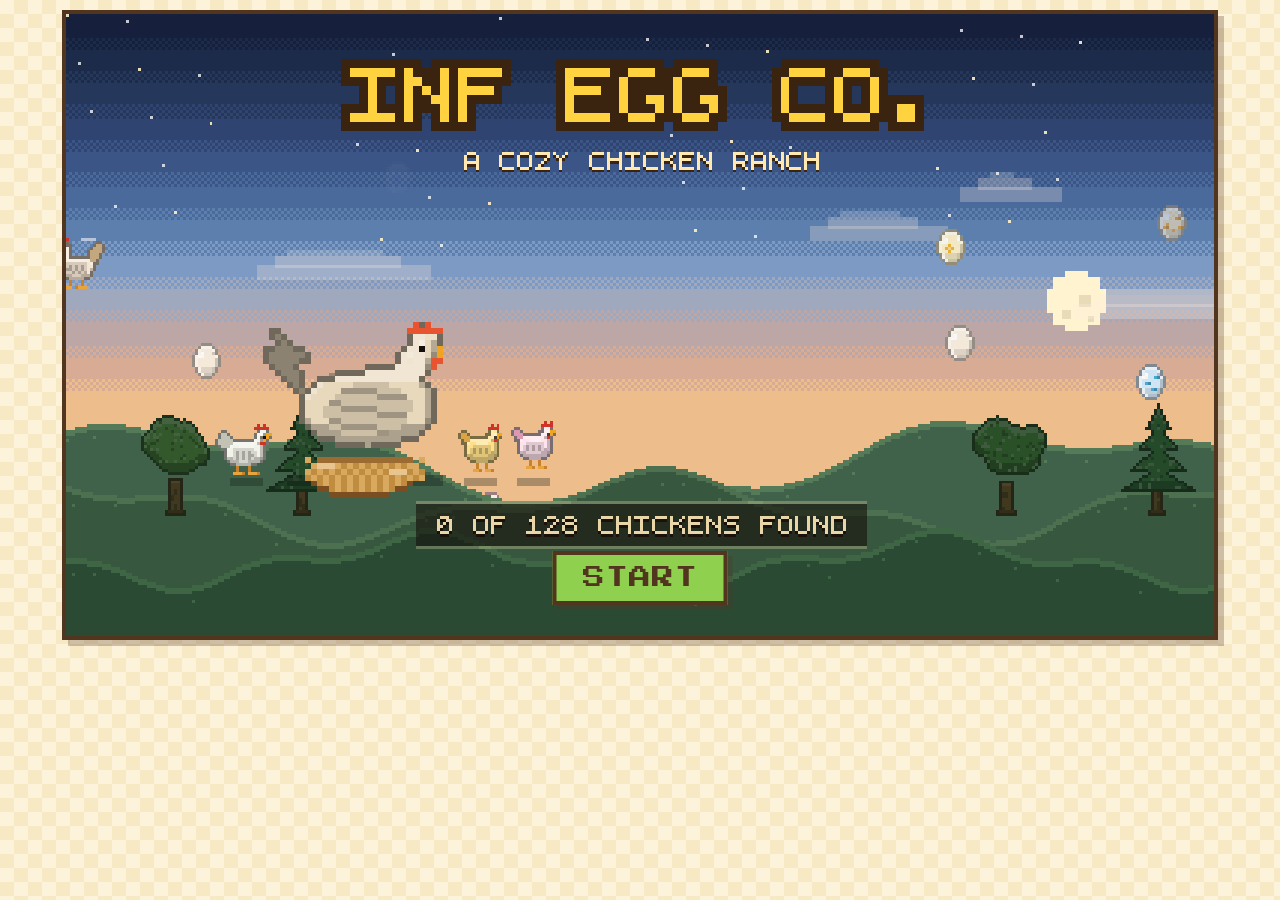
==== commit f618ec25: "Put the founder on the farm, and a town across a proper road - The raccoon who inherited the place n" ====
--- a/index.html
+++ b/index.html
@@ -17,11 +17,13 @@
     <canvas id="world" width="1152" height="624"></canvas>
 
     <div id="res-float">
-      <span class="pill" id="pill-coins"><b id="r-coins">0</b></span>
-      <span class="pill" id="pill-feathers"><b id="r-feathers">0</b></span>
-      <span class="pill" id="pill-feed" title="Feed pellets in the barn"><b id="r-feed">0/40</b></span>
-      <span class="pill" id="pill-cap" title="Chickens on the ranch"><b id="r-cap">0/10</b></span>
-      <button class="pill" id="pill-age" data-act="open-ages" title="The age the company is in"><b id="r-age">STRAW AGE</b></button>
+      <div class="hud-bar">
+        <span class="pill" id="pill-coins" title="Coins in the company account"><b id="r-coins">0</b></span>
+        <span class="pill" id="pill-feathers" title="Feathers, for research at the Lab"><b id="r-feathers">0</b></span>
+        <span class="pill" id="pill-feed" title="Feed pellets in the barn"><b id="r-feed">0/40</b></span>
+        <span class="pill" id="pill-cap" title="Chickens on the ranch"><b id="r-cap">0/10</b></span>
+        <button class="pill" id="pill-age" data-act="open-ages" title="The age the company is in - tap for what the next one needs"><b id="r-age">STRAW AGE</b></button>
+      </div>
     </div>
 
     <div id="deskbar"></div>
@@ -53,8 +55,7 @@
       </div>
       <div id="company-form" hidden></div>
     </div>
-    <div id="quest-card" hidden></div>
-    <div id="bubble" hidden></div>
+    <div id="quest-dialogue" hidden></div>
     <div id="cursor-chip" hidden></div>
   </div>
 
@@ -141,6 +142,21 @@
     </div>
   </div>
 
+  <!-- THE BILLBOARD: paint the poster that pulls the road in -->
+  <div class="modal" id="modal-poster" hidden>
+    <div class="modal-panel poster">
+      <div class="modal-head">
+        <h2>THE BILLBOARD</h2>
+        <span class="panel-sub" id="poster-sub"></span>
+        <button class="btn btn-tiny" data-act="close-modal">CLOSE</button>
+      </div>
+      <div id="poster-wrap">
+        <canvas id="poster-canvas" width="700" height="350"></canvas>
+      </div>
+      <div id="poster-tools"></div>
+    </div>
+  </div>
+
   <!-- THE COMPANY: name, mark and colours -->
   <div class="modal" id="modal-company" hidden>
     <div class="modal-panel company">
--- a/style.css
+++ b/style.css
@@ -1295,3 +1295,86 @@
   transition:opacity .12s ease;
 }
 #build-palette, #farm-palette{ transition:opacity .18s ease; }
+
+/* ============================================================
+   v20 - ONE HUD BAR, THE FOUNDER'S DIALOGUE, THE POSTER DESK
+   The five floating pills were five boxes fighting for the same
+   corner. They are one bar now. The quest card became the
+   raccoon talking, so it wears a portrait and sits under the bar
+   where nothing else wants to be.
+   ============================================================ */
+#res-float{ left:10px; top:10px; gap:0; }
+.hud-bar{
+  display:flex; align-items:stretch;
+  background:rgba(255,249,236,.94);
+  border:4px solid var(--ink);
+  box-shadow:3px 4px 0 var(--shadow);
+}
+.hud-bar .pill{
+  background:none; border:none; box-shadow:none;
+  padding:8px 11px; gap:6px;
+}
+.hud-bar .pill + .pill{ border-left:3px dotted rgba(122,90,58,.45); }
+.hud-bar .pill.full{ background:rgba(255,206,206,.95); }
+.hud-bar .pill.full b{ color:#a8321c; }
+#res-float .pill{ background:none; box-shadow:none; border-width:0; }
+#pill-age{ pointer-events:auto; cursor:pointer; font-family:var(--font-px); }
+#pill-age:hover{ background:rgba(255,232,150,.55); }
+
+/* ---------- the founder's dialogue ---------- */
+#quest-dialogue{
+  position:absolute; left:10px; top:62px; z-index:12;
+  width:min(348px, 58%);
+  display:flex; gap:0; align-items:stretch;
+  background:linear-gradient(180deg,#fffaef 0 42%, #f6ead2 42%);
+  border:4px solid var(--ink);
+  box-shadow:4px 5px 0 var(--shadow);
+  cursor:pointer; text-align:left; line-height:1.1;
+  transition:transform .1s var(--pop), filter .1s ease;
+}
+#quest-dialogue:hover{ transform:translateY(-2px); filter:brightness(1.04); }
+#quest-dialogue.done{ background:linear-gradient(180deg,#f0ffe0 0 42%, #dcf3c0 42%); }
+.qd-face{
+  flex:none; width:62px; display:flex; align-items:flex-end; justify-content:center;
+  background:linear-gradient(180deg,#c9dcf0 0 62%, #8fbf5f 62%);
+  border-right:4px solid var(--ink);
+  overflow:hidden; line-height:0;
+}
+.qd-face canvas{ image-rendering:pixelated; margin-bottom:-2px; }
+.qd-body{ flex:1; min-width:0; padding:7px 9px 8px; display:flex; flex-direction:column; gap:4px; }
+.qd-top{ display:flex; align-items:baseline; gap:6px; }
+.qd-top b{ font-family:var(--font-px); font-size:11px; color:var(--ink); }
+.qd-top small{ font-family:var(--font-px); font-size:8px; color:var(--pink-dark); margin-left:auto; letter-spacing:1px; }
+.qd-say{ font-size:25px; color:var(--ink); }
+.qd-job{ display:flex; align-items:center; gap:6px; }
+.qd-job canvas{ image-rendering:pixelated; flex:none; }
+.qd-job i{ font-style:normal; font-family:var(--font-px); font-size:9px; color:var(--ink-soft); }
+.qd-rail{ position:relative; height:11px; border:3px solid var(--ink); background:#fff; }
+.qd-rail s{ display:block; height:100%; background:var(--gold); text-decoration:none; }
+.qd-rail i{ position:absolute; right:3px; top:-4px; font-style:normal; font-family:var(--font-px); font-size:8px; color:var(--ink); }
+@media (max-width:700px){
+  #quest-dialogue{ width:min(300px, 74%); top:52px; }
+  .qd-say{ font-size:22px; }
+  .qd-face{ width:48px; }
+  .hud-bar .pill{ padding:5px 7px; font-size:17px; gap:4px; }
+  .hud-bar .pill canvas{ transform:scale(1); }
+}
+
+/* ---------- the poster desk ---------- */
+.modal-panel.poster{ width:min(760px, 100%); background:#c9a35f; border-color:#5e3d18; }
+.modal-panel.poster .modal-head h2, .modal-panel.poster .panel-sub{ color:#2e2216; }
+#poster-wrap{
+  border:5px solid #3a2a16; background:#7a5230; padding:6px;
+  box-shadow:inset 0 0 0 2px rgba(0,0,0,.3), 5px 5px 0 rgba(0,0,0,.3);
+  line-height:0;
+}
+#poster-canvas{ width:100%; height:auto; image-rendering:pixelated; touch-action:none; cursor:crosshair; display:block; }
+#poster-tools{ display:flex; flex-wrap:wrap; gap:8px; align-items:center; margin-top:10px; }
+.pt-cols{ display:flex; flex-wrap:wrap; gap:4px; }
+.pt-col{
+  width:32px; height:32px; padding:0; border:3px solid var(--ink);
+  box-shadow:2px 2px 0 var(--shadow);
+}
+.pt-col.active{ outline:4px solid #fff8ec; outline-offset:-1px; transform:translate(1px,1px); box-shadow:none; }
+.pt-size{ display:flex; gap:4px; }
+#poster-tools .btn{ font-size:13px; padding:8px 10px; }
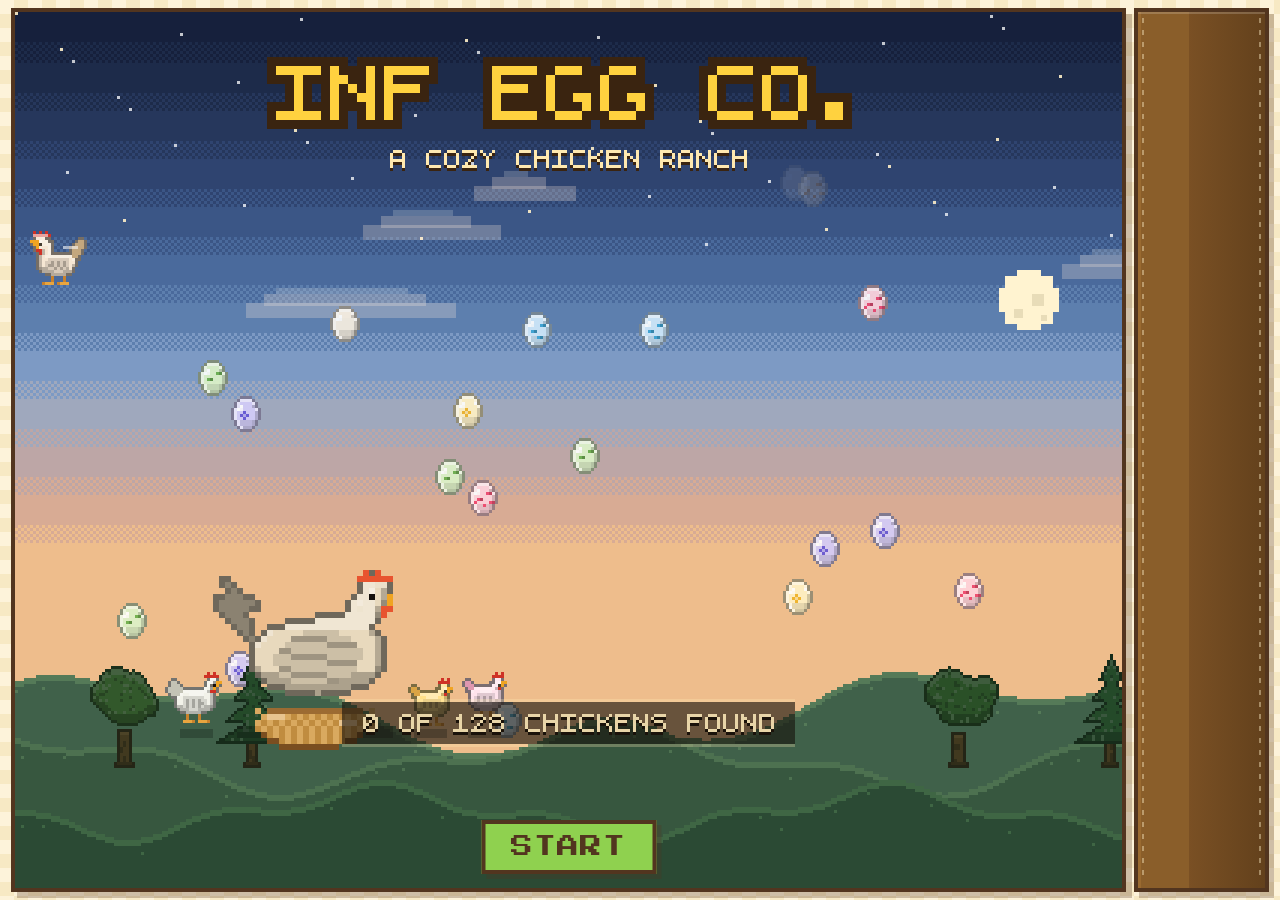
==== commit e5a8756d: "Stand the buttons beside the field and fit the game to the window Three things the interface got wro" ====
--- a/index.html
+++ b/index.html
@@ -13,6 +13,7 @@
 <body>
 <div id="app">
 
+ <div id="stage-row">
   <div id="stage-wrap">
     <canvas id="world" width="1152" height="624"></canvas>
 
@@ -26,8 +27,6 @@
       </div>
     </div>
 
-    <div id="deskbar"></div>
-    <div id="toolbelt"></div>
     <div id="build-palette" hidden></div>
     <div id="farm-palette" hidden></div>
     <div id="trip-view" hidden>
@@ -58,6 +57,13 @@
     <div id="quest-dialogue" hidden></div>
     <div id="cursor-chip" hidden></div>
   </div>
+
+  <!-- THE RAIL: every button that used to stand on the field -->
+  <div id="siderail">
+    <div id="deskbar"></div>
+    <div id="toolbelt"></div>
+  </div>
+ </div>
 
   <!-- RESEARCH: the computer on the Lab desk -->
   <div class="modal lab" id="modal-skills" hidden>
--- a/style.css
+++ b/style.css
@@ -41,18 +41,30 @@
 button{ font-family:inherit; cursor:pointer; }
 button:focus-visible{ outline:3px dashed var(--pink); outline-offset:2px; }
 
-#app{ max-width:1180px; margin:0 auto; padding:10px 12px; }
-
-/* ---------- stage ---------- */
+#app{
+  max-width:1440px; margin:0 auto; padding:8px 10px;
+  height:100vh; height:100dvh;
+  display:flex; flex-direction:column; overflow:hidden;
+}
+
+/* ---------- stage ----------
+   The stage and the rail stand side by side and share the window between
+   them, so the whole game is on screen and there is nothing to scroll to. */
+#stage-row{
+  position:relative; flex:1 1 auto; min-height:0;
+  display:flex; flex-direction:row; gap:8px;
+  align-items:center; justify-content:center;
+}
 #stage-wrap{
-  position:relative;
+  position:relative; flex:0 0 auto;
   border:4px solid var(--ink);
   box-shadow:6px 6px 0 var(--shadow);
   background:#8ed254;
   line-height:0;
   overflow:hidden;
 }
-#world{ width:100%; height:auto; cursor:none; touch-action:none; }
+/* the canvas is measured and sized in script; it is never stretched */
+#world{ display:block; cursor:none; touch-action:none; }
 
 /* floating resources — tiny and quiet */
 #res-float{
@@ -200,7 +212,7 @@
 #res-float .pill.full{ background:rgba(255,214,214,.85); }
 
 /* ---------- the intro and the company form ---------- */
-#intro-ui{ position:absolute; bottom:5%; right:4%; display:flex; gap:8px; }
+#intro-ui{ position:absolute; bottom:14px; right:14px; display:flex; gap:8px; }
 #intro-ui .btn{ font-size:18px; padding:9px 18px; }
 #company-form{
   position:absolute; inset:2% 5%; overflow:auto;
@@ -462,7 +474,7 @@
   image-rendering:pixelated; image-rendering:crisp-edges;
 }
 #title-buttons{
-  position:absolute; bottom:5%; left:50%; transform:translateX(-50%);
+  position:absolute; bottom:14px; left:50%; transform:translateX(-50%);
   display:flex; gap:10px;
 }
 #title-buttons .btn{ font-size:22px; padding:12px 26px; animation:startPulse 1s steps(2, end) infinite; }
@@ -1324,38 +1336,51 @@
 /* ---------- the founder's dialogue ---------- */
 #quest-dialogue{
   position:absolute; left:10px; top:62px; z-index:12;
-  width:min(348px, 58%);
-  display:flex; gap:0; align-items:stretch;
-  background:linear-gradient(180deg,#fffaef 0 42%, #f6ead2 42%);
+  width:min(318px, 54%);
+  display:grid; grid-template-columns:auto 1fr;
+  grid-template-areas:"face body" "foot foot";
+  background:var(--panel);
   border:4px solid var(--ink);
   box-shadow:4px 5px 0 var(--shadow);
   cursor:pointer; text-align:left; line-height:1.1;
   transition:transform .1s var(--pop), filter .1s ease;
 }
 #quest-dialogue:hover{ transform:translateY(-2px); filter:brightness(1.04); }
-#quest-dialogue.done{ background:linear-gradient(180deg,#f0ffe0 0 42%, #dcf3c0 42%); }
+#quest-dialogue.done{ background:#f4ffe6; }
+#quest-dialogue.done .qd-foot{ background:#dcf3c0; }
+/* his photograph, pinned in the corner like a staff board */
 .qd-face{
-  flex:none; width:62px; display:flex; align-items:flex-end; justify-content:center;
-  background:linear-gradient(180deg,#c9dcf0 0 62%, #8fbf5f 62%);
-  border-right:4px solid var(--ink);
+  grid-area:face; align-self:start;
+  width:66px; height:72px;
+  display:flex; align-items:flex-end; justify-content:center;
+  background:linear-gradient(180deg,#c9dcf0 0 64%, #8fbf5f 64%);
+  border-right:4px solid var(--ink); border-bottom:4px solid var(--ink);
   overflow:hidden; line-height:0;
 }
-.qd-face canvas{ image-rendering:pixelated; margin-bottom:-2px; }
-.qd-body{ flex:1; min-width:0; padding:7px 9px 8px; display:flex; flex-direction:column; gap:4px; }
+.qd-face canvas{ image-rendering:pixelated; margin-bottom:-3px; }
+.qd-body{ grid-area:body; min-width:0; padding:7px 9px 8px; display:flex; flex-direction:column; gap:3px; }
 .qd-top{ display:flex; align-items:baseline; gap:6px; }
 .qd-top b{ font-family:var(--font-px); font-size:11px; color:var(--ink); }
 .qd-top small{ font-family:var(--font-px); font-size:8px; color:var(--pink-dark); margin-left:auto; letter-spacing:1px; }
-.qd-say{ font-size:25px; color:var(--ink); }
-.qd-job{ display:flex; align-items:center; gap:6px; }
+.qd-say{ font-size:22px; color:var(--ink); }
+/* the job strip runs the whole width, under everything he says */
+.qd-foot{
+  grid-area:foot; background:var(--cream2); border-top:3px solid var(--ink);
+  padding:6px 9px 7px; display:flex; flex-direction:column; gap:5px;
+}
+.qd-job{ display:flex; align-items:center; gap:7px; }
 .qd-job canvas{ image-rendering:pixelated; flex:none; }
-.qd-job i{ font-style:normal; font-family:var(--font-px); font-size:9px; color:var(--ink-soft); }
-.qd-rail{ position:relative; height:11px; border:3px solid var(--ink); background:#fff; }
+.qd-job i{ display:block; font-style:normal; font-family:var(--font-px); font-size:9px; color:var(--ink); }
+.qd-job em{ display:block; font-style:normal; font-family:var(--font-px); font-size:8px; color:#8a5e2a; margin-top:4px; }
+.qd-bar{ display:flex; align-items:center; gap:7px; }
+.qd-rail{ flex:1; min-width:0; height:10px; border:3px solid var(--ink); background:#fff; }
 .qd-rail s{ display:block; height:100%; background:var(--gold); text-decoration:none; }
-.qd-rail i{ position:absolute; right:3px; top:-4px; font-style:normal; font-family:var(--font-px); font-size:8px; color:var(--ink); }
+.qd-bar i{ flex:none; font-style:normal; font-family:var(--font-px); font-size:8px; color:var(--ink); }
 @media (max-width:700px){
   #quest-dialogue{ width:min(300px, 74%); top:52px; }
-  .qd-say{ font-size:22px; }
-  .qd-face{ width:48px; }
+  .qd-say{ font-size:20px; }
+  .qd-face{ width:52px; height:57px; }
+  .qd-face canvas{ transform:scale(.72); transform-origin:bottom center; }
   .hud-bar .pill{ padding:5px 7px; font-size:17px; gap:4px; }
   .hud-bar .pill canvas{ transform:scale(1); }
 }
@@ -1378,3 +1403,232 @@
 .pt-col.active{ outline:4px solid #fff8ec; outline-offset:-1px; transform:translate(1px,1px); box-shadow:none; }
 .pt-size{ display:flex; gap:4px; }
 #poster-tools .btn{ font-size:13px; padding:8px 10px; }
+
+/* ============================================================
+   THE RAIL
+   Every button used to stand on the field: the tool rack across
+   the bottom right, the desk keys across the bottom left, and the
+   dock over both. Now they stand in one rail beside the stage, so
+   the field is only ever field, and the whole game fits the window
+   with nothing to scroll to.
+   ============================================================ */
+#siderail{
+  position:relative;
+  flex:0 0 auto; align-self:stretch;
+  display:flex; flex-direction:column; gap:10px;
+  align-items:center; justify-content:space-evenly;
+  padding:8px 7px;
+  /* a leather strap: lit down its left edge, worn down its right */
+  background:linear-gradient(90deg,#9a6a30 0 3px,#8a5e2a 3px 40%,#7a5024 40%,#63411c);
+  border:4px solid var(--ink);
+  box-shadow:5px 6px 0 var(--shadow), 0 2px 0 rgba(255,255,255,.18) inset;
+  overflow:hidden;
+}
+/* stitched down both long edges, so the strap reads as a strap even
+   where no button stands on it */
+#siderail::before, #siderail::after{
+  content:''; position:absolute; top:6px; bottom:6px; width:2px;
+  background:repeating-linear-gradient(180deg, rgba(255,240,200,.42) 0 5px, transparent 5px 12px);
+  pointer-events:none;
+}
+#siderail::before{ left:4px; }
+#siderail::after{ right:4px; }
+/* the two groups keep their own identity, split by a stitched seam */
+#siderail #deskbar, #siderail #toolbelt{
+  position:static; left:auto; right:auto; bottom:auto;
+  display:grid; grid-template-columns:repeat(2, 54px); gap:5px;
+  align-items:stretch; justify-items:stretch;
+  background:none; border:none; box-shadow:none; padding:0;
+}
+#siderail #toolbelt{
+  padding-top:10px;
+  border-top:3px dashed rgba(255,240,200,.35);
+}
+/* an odd one out sits in the middle of its own row rather than
+   hanging off the left */
+#siderail #deskbar > :last-child:nth-child(odd),
+#siderail #toolbelt > :last-child:nth-child(odd){
+  grid-column:1 / -1; justify-self:center;
+}
+/* rail keys: square, a picture and its name, no room wasted */
+#siderail .desk-btn, #siderail .tool-btn{
+  width:54px; height:56px; padding:2px 0 3px;
+  border-width:4px; box-shadow:0 4px 0 var(--shadow);
+  gap:1px;
+}
+#siderail .desk-btn canvas, #siderail .tool-btn canvas{ transform:scale(.95); }
+#siderail .desk-btn small{ display:block; font-size:7px; letter-spacing:0; }
+#siderail .desk-btn:hover:not(:disabled){ transform:translateY(-3px) scale(1.03); }
+#siderail .desk-btn:active:not(:disabled){ transform:translateY(2px) scale(.96); box-shadow:0 2px 0 var(--shadow); }
+#siderail .tool-btn.active{ transform:translateY(3px); box-shadow:0 1px 0 var(--shadow); }
+#siderail .tool-btn.tool-menu, #siderail .tool-btn.tool-crew{
+  width:54px; height:56px; align-self:auto;
+}
+#siderail .tool-key{ left:-5px; top:-5px; width:17px; height:17px; line-height:17px; font-size:9px; }
+#siderail .lock-badge{ right:-5px; top:-6px; width:19px; height:19px; }
+#siderail .tb-badge{ top:-6px; right:-6px; min-width:20px; height:20px; line-height:20px; font-size:11px; }
+/* the dock is the one thing still allowed over the field, and only
+   while you are holding a brush or a building */
+#build-palette, #farm-palette{ bottom:8px; }
+/* a narrow window lays the rail out under the stage instead */
+@media (max-width:820px), (orientation:portrait){
+  #stage-row{ flex-direction:column; gap:6px; }
+  #siderail{
+    align-self:stretch; flex-direction:row; flex-wrap:wrap;
+    gap:6px; padding:6px; justify-content:center;
+    background:linear-gradient(180deg,#9a6a30 0 3px,#8a5e2a 3px 40%,#7a5024 40%,#63411c);
+  }
+  #siderail::before, #siderail::after{
+    top:auto; bottom:auto; left:6px; right:6px; width:auto; height:2px;
+    background:repeating-linear-gradient(90deg, rgba(255,240,200,.42) 0 5px, transparent 5px 12px);
+  }
+  #siderail::before{ top:4px; }
+  #siderail::after{ bottom:4px; }
+  #siderail #deskbar, #siderail #toolbelt{
+    grid-template-columns:repeat(7, 44px); gap:4px;
+  }
+  #siderail #toolbelt{ padding-top:0; border-top:none; border-left:3px dashed rgba(255,240,200,.35); padding-left:6px; }
+  #siderail .desk-btn, #siderail .tool-btn,
+  #siderail .tool-btn.tool-menu, #siderail .tool-btn.tool-crew{ width:44px; height:44px; box-shadow:0 3px 0 var(--shadow); padding:0; }
+  #siderail .desk-btn canvas, #siderail .tool-btn canvas{ transform:scale(.9); }
+  #siderail .desk-btn small{ display:none; }
+}
+@media (max-width:520px){
+  #siderail #deskbar, #siderail #toolbelt{ grid-template-columns:repeat(4, 44px); }
+}
+/* the title card is composed at the stage's own size in script, so it
+   scales by a whole number and needs no cropping or squashing */
+/* an empty strap while the title screen is up: no keys to press yet, and
+   no jump in the stage's width when they arrive */
+#app.title-up #siderail > *{ visibility:hidden; }
+#app.title-up #siderail{ pointer-events:none; }
+
+/* ============================================================
+   NOTHING BELOW THE FOLD
+   A panel is never taller than the window. The head and the tabs
+   stay put and the long list inside scrolls under them, so the
+   close button and the page tabs are always where you left them.
+   ============================================================ */
+.modal{ align-items:center; padding:10px; overflow:hidden; }
+.modal-panel{
+  max-height:calc(100vh - 20px); max-height:calc(100dvh - 20px);
+  display:flex; flex-direction:column; overflow:hidden auto;
+}
+.modal-panel > *{ flex:0 0 auto; }
+.modal-panel > .modal-head{ margin-bottom:8px; }
+/* the pages that run long do their own scrolling */
+#pedia, #depot-body, #hire-list{ flex:1 1 auto; min-height:0; overflow-y:auto; }
+#pedia{ padding-bottom:6px; }
+/* the book's tabs hang off its right edge and the office wears rings of
+   card, so those two panels must not clip what sticks out of them - the
+   page inside each does its own scrolling instead */
+.modal-panel.book, .modal-panel.office{ overflow:visible; }
+.modal-panel.book{ padding:12px 20px 16px 28px; }
+.modal-panel.book #index-tabs{ top:50px; gap:5px; max-height:calc(100% - 58px); }
+.modal-panel.book .tab-btn{ padding:10px 7px; letter-spacing:0; }
+/* eight tabs of upright lettering need a short window to give a little:
+   they stay in one column rather than wrapping behind the book */
+@media (max-height:840px){ .modal-panel.book .tab-btn{ padding:7px 6px; font-size:10px; } }
+@media (max-height:740px){ .modal-panel.book .tab-btn{ padding:5px 6px; font-size:9px; } }
+@media (max-height:640px){ .modal-panel.book .tab-btn{ padding:4px 5px; font-size:8px; } }
+@media (max-width:700px){
+  .modal{ padding:6px; }
+  .modal-panel{ max-height:calc(100vh - 12px); max-height:calc(100dvh - 12px); padding:12px; }
+  .modal-head h2{ font-size:16px; }
+}
+
+/* ============================================================
+   THE CERTIFICATE
+   Ruled paper, a red margin, two punched holes and a stamp. It
+   runs in two columns - the particulars down the left, the
+   specimen of the sign and the line to sign down the right - so
+   nothing wraps onto its own orphan row and the whole sheet is on
+   screen with FILE IT in reach.
+   ============================================================ */
+#company-form{
+  inset:0; padding:10px;
+  align-items:center; justify-content:center;
+  background:rgba(10,16,12,.74);
+}
+.cf-paper{
+  width:min(740px, 100%);
+  max-height:100%; overflow:auto;
+  padding:10px 18px 12px 42px;
+  transform:rotate(-.4deg);
+  /* the stage kills line-height to close the gap under the canvas; paper
+     is prose, so it gets its leading back or wrapped lines pile up */
+  line-height:1.3;
+}
+.cf-cols{
+  display:grid; grid-template-columns:minmax(0,1fr) auto;
+  gap:8px 16px; align-items:start;
+  margin-top:2px;
+}
+.cf-left{ min-width:0; }
+.cf-right{
+  width:250px; align-self:stretch;
+  display:flex; flex-direction:column; gap:11px;
+  border-left:3px dotted rgba(122,90,58,.4); padding-left:14px;
+}
+.cf-body{ gap:11px; }
+.cf-fields{ gap:5px; }
+/* the twelve marks make a tidy six by two, never eleven and a stray */
+.cf-grid.marks{ display:grid; grid-template-columns:repeat(6, 34px); gap:5px; }
+.cf-grid.swatches{ display:grid; grid-template-columns:repeat(6, 27px); gap:4px; }
+.cf-pick.swatch{ width:27px; height:27px; }
+.cf-pick.active{ outline:3px solid var(--ink); outline-offset:2px; box-shadow:2px 2px 0 var(--shadow); transform:none; }
+.cf-pick.active::after{
+  content:''; position:absolute; inset:-8px -3px auto auto;
+  width:9px; height:9px; background:var(--pink-dark);
+  box-shadow:0 0 0 2px var(--ink);
+}
+.cf-pick{ position:relative; }
+/* the specimen: its caption sits above the board, clear of it */
+.cf-specimen{
+  display:flex; flex-direction:column; align-items:flex-start; gap:5px;
+  margin:0;
+}
+.cf-specimen small{ letter-spacing:1px; }
+.brand-preview{ width:100%; max-width:230px; }
+/* the pen: a ruled block with an X where the name goes */
+.cf-sign{ display:flex; flex-direction:column; align-items:stretch; gap:5px; margin:0; }
+.cf-sign small{ font-family:var(--font-px); font-size:8px; letter-spacing:1px; color:var(--ink-soft); }
+.cf-shead{ display:flex; align-items:center; gap:8px; }
+.cf-shead small{ flex:1; min-width:0; }
+.cf-sign .btn.btn-tiny{ flex:none; font-size:9px; padding:4px 6px; box-shadow:2px 2px 0 var(--shadow); }
+.cf-pad{
+  position:relative; flex:none; width:100%; max-width:230px; min-width:0;
+  background:
+    repeating-linear-gradient(0deg, rgba(96,126,166,.26) 0 1px, transparent 1px 13px),
+    linear-gradient(180deg, rgba(255,255,255,.78), rgba(255,252,240,.6));
+  border:3px dashed var(--ink-soft);
+  box-shadow:inset 2px 2px 0 rgba(122,90,58,.14);
+}
+#sig-pad{ max-width:100%; border:none; background:transparent; position:relative; z-index:2; }
+.cf-pad::after{ left:6px; bottom:11px; font-size:13px; z-index:3; }
+.cf-pad u{ left:20px; right:10px; bottom:17px; border-bottom:2px dotted var(--ink-soft); z-index:1; }
+.cf-pad.signed u{ border-bottom-style:solid; border-bottom-color:var(--ink); }
+/* a ghost of the instruction, which the first stroke covers over */
+.cf-pad em{
+  position:absolute; left:24px; bottom:28px; z-index:1;
+  font-style:normal; font-family:var(--font-px); font-size:9px; letter-spacing:2px;
+  color:rgba(122,90,58,.3); pointer-events:none; line-height:1;
+}
+.cf-pad.signed em{ display:none; }
+.cf-foot{
+  border-top:3px double var(--ink); margin-top:8px; padding-top:7px;
+  gap:12px; align-items:center;
+}
+.cf-foot small{ font-family:var(--font-px); font-size:9px; letter-spacing:1px; }
+.cf-letterhead{ padding:2px 96px 6px 0; margin-bottom:6px; }
+@media (max-width:760px){
+  .cf-paper{ padding:10px 12px 12px 30px; }
+  .cf-cols{ grid-template-columns:minmax(0,1fr); }
+  .cf-right{
+    width:auto; border-left:none; padding-left:0;
+    border-top:3px dotted rgba(122,90,58,.4); padding-top:9px;
+    flex-direction:row; flex-wrap:wrap; gap:12px;
+  }
+  .cf-specimen, .cf-sign{ flex:1 1 210px; }
+  .cf-grid.marks{ grid-template-columns:repeat(6, 30px); }
+}
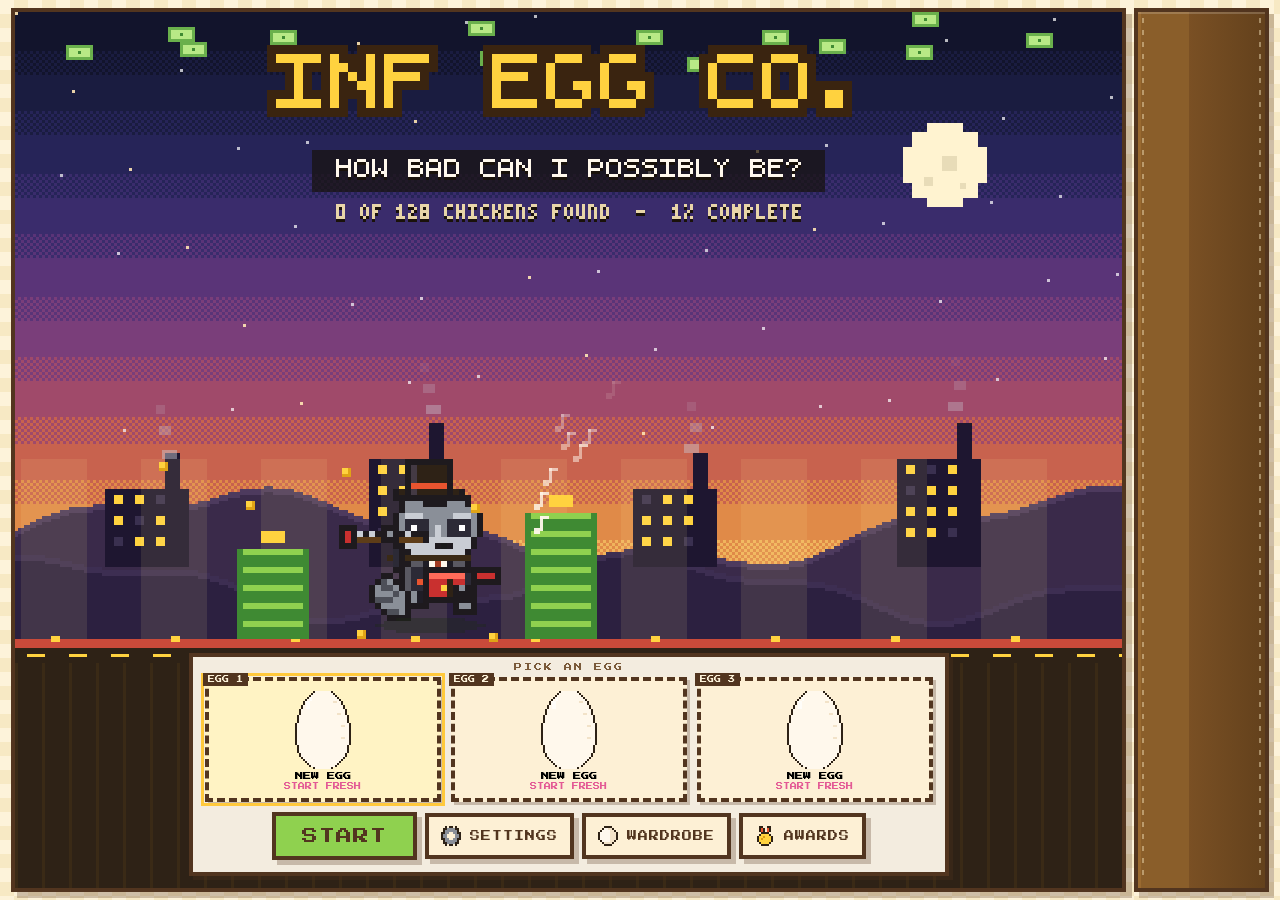
==== commit 06320757: "Overhaul: main menu act, egg save slots, quest board, pantry, map, garage, HR room The founder now p" ====
--- a/index.html
+++ b/index.html
@@ -23,6 +23,8 @@
         <span class="pill" id="pill-feathers" title="Feathers, for research at the Lab"><b id="r-feathers">0</b></span>
         <span class="pill" id="pill-feed" title="Feed pellets in the barn"><b id="r-feed">0/40</b></span>
         <span class="pill" id="pill-cap" title="Chickens on the ranch"><b id="r-cap">0/10</b></span>
+        <button class="pill" id="pill-food" data-act="open-food" title="The pantry - produce and goods, tap to open"><b id="r-food">0</b></button>
+        <span class="pill" id="pill-sky" title="The weather over the valley"><b id="r-sky">CLEAR</b></span>
         <button class="pill" id="pill-age" data-act="open-ages" title="The age the company is in - tap for what the next one needs"><b id="r-age">STRAW AGE</b></button>
       </div>
     </div>
@@ -34,18 +36,19 @@
     </div>
 
     <div id="menu-pop" hidden>
-      <button class="btn" id="btn-mute" data-act="mute">SOUND ON</button>
-      <button class="btn" data-act="crew">CREW</button>
+      <button class="btn" data-act="open-settings">SETTINGS</button>
+      <button class="btn" data-act="open-wardrobe">WARDROBE</button>
+      <button class="btn" data-act="open-ach">ACHIEVEMENTS</button>
       <button class="btn" data-act="open-company">COMPANY</button>
       <button class="btn" data-act="save">SAVE</button>
-      <button class="btn" data-act="title">TITLE</button>
-      <button class="btn" data-act="reset">RESET</button>
+      <button class="btn" data-act="title">MAIN MENU</button>
     </div>
 
     <div id="inspect-panel" hidden></div>
     <div id="title-screen">
       <canvas id="title-canvas" width="384" height="208"></canvas>
-      <div id="title-buttons">
+      <div id="menu-ui" hidden></div>
+      <div id="title-buttons" hidden>
         <button class="btn btn-green" data-act="start-game">START</button>
       </div>
       <div id="intro-ui" hidden>
@@ -54,7 +57,7 @@
       </div>
       <div id="company-form" hidden></div>
     </div>
-    <div id="quest-dialogue" hidden></div>
+    <div id="todo-panel" hidden></div>
     <div id="cursor-chip" hidden></div>
   </div>
 
@@ -174,6 +177,92 @@
     </div>
   </div>
 
+  <!-- THE QUEST BOARD: what the founder wants, several at a time, claimed by hand -->
+  <div class="modal" id="modal-quests" hidden>
+    <div class="modal-panel board">
+      <div class="modal-head">
+        <h2>THE QUEST BOARD</h2>
+        <span class="panel-sub" id="quests-sub"></span>
+        <button class="btn btn-tiny" data-act="close-modal">CLOSE</button>
+      </div>
+      <div id="quests-body"></div>
+    </div>
+  </div>
+
+  <!-- THE WORLD MAP: the valley, its towns and its roads, live -->
+  <div class="modal dark" id="modal-wmap" hidden>
+    <div class="modal-panel wmap">
+      <div class="modal-head">
+        <h2>THE VALLEY MAP</h2>
+        <span class="panel-sub" id="wmap-sub"></span>
+        <button class="btn btn-tiny" data-act="close-modal">CLOSE</button>
+      </div>
+      <div id="wmap-wrap">
+        <canvas id="wmap-canvas" width="960" height="540"></canvas>
+        <div id="wmap-side"></div>
+      </div>
+    </div>
+  </div>
+
+  <!-- THE GARAGE: wheels, paint, upgrades and the way you drive -->
+  <div class="modal dark" id="modal-garage" hidden>
+    <div class="modal-panel garage">
+      <div class="modal-head">
+        <h2>THE GARAGE</h2>
+        <span class="panel-sub" id="garage-sub"></span>
+        <button class="btn btn-tiny" data-act="close-modal">CLOSE</button>
+      </div>
+      <div id="garage-body"></div>
+    </div>
+  </div>
+
+  <!-- THE HR OFFICE: a wall of cameras on every worker -->
+  <div class="modal dark" id="modal-hr" hidden>
+    <div class="modal-panel hrroom">
+      <div class="modal-head">
+        <h2>HR - SECURITY ROOM</h2>
+        <span class="panel-sub" id="hr-sub"></span>
+        <button class="btn btn-tiny" data-act="close-modal">CLOSE</button>
+      </div>
+      <div id="hr-wrap">
+        <canvas id="hr-canvas" width="900" height="500"></canvas>
+        <div id="hr-side"></div>
+      </div>
+    </div>
+  </div>
+
+  <!-- THE PANTRY: produce off the field and goods out of the Cannery -->
+  <div class="modal" id="modal-food" hidden>
+    <div class="modal-panel pantry">
+      <div class="modal-head">
+        <h2>THE PANTRY</h2>
+        <span class="panel-sub" id="food-sub"></span>
+        <button class="btn btn-tiny" data-act="close-modal">CLOSE</button>
+      </div>
+      <div id="food-body"></div>
+    </div>
+  </div>
+
+  <!-- SETTINGS, WARDROBE, ACHIEVEMENTS - shared by the menu and the game -->
+  <div class="modal" id="modal-settings" hidden>
+    <div class="modal-panel small">
+      <div class="modal-head"><h2>SETTINGS</h2><button class="btn btn-tiny" data-act="close-modal">CLOSE</button></div>
+      <div id="settings-body"></div>
+    </div>
+  </div>
+  <div class="modal" id="modal-wardrobe" hidden>
+    <div class="modal-panel wardrobe">
+      <div class="modal-head"><h2>THE WARDROBE</h2><span class="panel-sub" id="wardrobe-sub"></span><button class="btn btn-tiny" data-act="close-modal">CLOSE</button></div>
+      <div id="wardrobe-body"></div>
+    </div>
+  </div>
+  <div class="modal" id="modal-ach" hidden>
+    <div class="modal-panel ach">
+      <div class="modal-head"><h2>ACHIEVEMENTS</h2><span class="panel-sub" id="ach-sub"></span><button class="btn btn-tiny" data-act="close-modal">CLOSE</button></div>
+      <div id="ach-body"></div>
+    </div>
+  </div>
+
   <div id="fx-layer"></div>
   <div id="toasts"></div>
 </div>
@@ -182,5 +271,11 @@
 <script src="js/sprites.js"></script>
 <script src="js/game.js"></script>
 <script src="js/ui.js"></script>
+<script src="js/quests.js"></script>
+<script src="js/food.js"></script>
+<script src="js/garage.js"></script>
+<script src="js/worldmap.js"></script>
+<script src="js/hr.js"></script>
+<script src="js/menu.js"></script>
 </body>
 </html>
--- a/style.css
+++ b/style.css
@@ -19,7 +19,18 @@
   --shadow:rgba(82,53,31,.28);
   --font-px:'Press Start 2P', monospace;
   --font-body:'VT323', monospace;
-}
+  /* one scale for the whole interface: every new panel measures itself
+     against these, so nothing is a different size from its neighbour */
+  --key:54px;          /* a rail key */
+  --fs-tiny:8px;       /* pixel-font labels */
+  --fs-small:10px;
+  --fs-mid:12px;
+  --fs-head:16px;
+  --fs-body:22px;      /* the VT323 running text */
+  --bw:4px;            /* the border everything wears */
+  --lift:4px 4px 0 var(--shadow);
+}
+body.big-ui{ --key:64px; --fs-tiny:9px; --fs-small:12px; --fs-mid:14px; --fs-head:18px; --fs-body:26px; }
 
 *{ box-sizing:border-box; }
 html,body{ margin:0; padding:0; height:100%; }
@@ -1436,7 +1447,7 @@
 /* the two groups keep their own identity, split by a stitched seam */
 #siderail #deskbar, #siderail #toolbelt{
   position:static; left:auto; right:auto; bottom:auto;
-  display:grid; grid-template-columns:repeat(2, 54px); gap:5px;
+  display:grid; grid-template-columns:repeat(2, var(--key)); gap:5px;
   align-items:stretch; justify-items:stretch;
   background:none; border:none; box-shadow:none; padding:0;
 }
@@ -1452,7 +1463,7 @@
 }
 /* rail keys: square, a picture and its name, no room wasted */
 #siderail .desk-btn, #siderail .tool-btn{
-  width:54px; height:56px; padding:2px 0 3px;
+  width:var(--key); height:calc(var(--key) + 2px); padding:2px 0 3px;
   border-width:4px; box-shadow:0 4px 0 var(--shadow);
   gap:1px;
 }
@@ -1462,7 +1473,7 @@
 #siderail .desk-btn:active:not(:disabled){ transform:translateY(2px) scale(.96); box-shadow:0 2px 0 var(--shadow); }
 #siderail .tool-btn.active{ transform:translateY(3px); box-shadow:0 1px 0 var(--shadow); }
 #siderail .tool-btn.tool-menu, #siderail .tool-btn.tool-crew{
-  width:54px; height:56px; align-self:auto;
+  width:var(--key); height:calc(var(--key) + 2px); align-self:auto;
 }
 #siderail .tool-key{ left:-5px; top:-5px; width:17px; height:17px; line-height:17px; font-size:9px; }
 #siderail .lock-badge{ right:-5px; top:-6px; width:19px; height:19px; }
@@ -1632,3 +1643,301 @@
   .cf-specimen, .cf-sign{ flex:1 1 210px; }
   .cf-grid.marks{ grid-template-columns:repeat(6, 30px); }
 }
+
+/* ============================================================
+   THE OVERHAUL
+   The to-do list under the HUD, the quest board, the pantry, the
+   garage, the valley map, the HR room, the main menu with its
+   three eggs, settings, the wardrobe and the achievements. All of
+   it on the one scale set at the top of this sheet.
+   ============================================================ */
+.hud-bar .pill b.pop{ animation:pillPop .28s var(--pop); display:inline-block; }
+@keyframes pillPop{ 0%{ transform:scale(1); } 40%{ transform:scale(1.28); color:var(--gold-dark); } 100%{ transform:scale(1); } }
+#pill-food{ pointer-events:auto; cursor:pointer; }
+#pill-food:hover{ background:rgba(255,232,150,.55); }
+#pill-sky b{ font-size:var(--fs-small); }
+.modal.dark{ background:rgba(8,10,16,.86); }
+.modal-panel.small{ width:min(560px, 100%); }
+.tab-btn canvas, .btn canvas{ image-rendering:pixelated; vertical-align:middle; margin-right:4px; }
+.food-tabs{ display:flex; gap:6px; flex-wrap:wrap; margin:0 0 10px; }
+.food-tabs .tab-btn{ display:inline-flex; align-items:center; gap:5px; font-size:var(--fs-small); padding:8px 10px; }
+.pedia-intro{ font-size:var(--fs-body); color:var(--ink-soft); margin:2px 0 10px; }
+
+/* ---------- the to-do list ---------- */
+#todo-panel{
+  position:absolute; left:10px; top:62px; z-index:12;
+  width:min(300px, 52%);
+  display:flex; flex-direction:column; gap:0;
+  background:var(--panel); border:var(--bw) solid var(--ink);
+  box-shadow:var(--lift); text-align:left; line-height:1.1;
+}
+#todo-panel .td-head{
+  display:flex; align-items:center; gap:6px; padding:6px 8px;
+  background:var(--cream2); border-bottom:3px solid var(--ink); cursor:pointer;
+}
+#todo-panel .td-head b{ font-family:var(--font-px); font-size:var(--fs-small); }
+#todo-panel .td-head small{ font-family:var(--font-px); font-size:var(--fs-tiny); color:var(--ink-soft); margin-left:auto; }
+#todo-panel .td-head small.hot{ color:#fff; background:var(--pink-dark); padding:3px 5px; animation:startPulse 1s steps(2,end) infinite; }
+#todo-panel .td-open{ border:3px solid var(--ink); background:var(--panel); padding:2px 4px; line-height:0; box-shadow:2px 2px 0 var(--shadow); }
+#todo-panel.collapsed .td-head{ border-bottom:none; }
+#todo-panel .td-say{ display:flex; gap:8px; align-items:center; padding:6px 8px; border-bottom:3px dotted rgba(122,90,58,.35); }
+#todo-panel .td-say canvas{ image-rendering:pixelated; flex:none; }
+#todo-panel .td-say span{ font-size:calc(var(--fs-body) - 2px); color:var(--ink); }
+.td-quest{ padding:6px 8px 7px; border-bottom:3px dotted rgba(122,90,58,.35); cursor:pointer; }
+.td-quest:last-child{ border-bottom:none; }
+.td-quest:hover{ background:rgba(255,232,150,.25); }
+.td-quest.ready{ background:#f4ffe6; }
+.td-top{ display:flex; align-items:center; gap:6px; }
+.td-top canvas{ image-rendering:pixelated; flex:none; }
+.td-top b{ font-family:var(--font-px); font-size:var(--fs-tiny); }
+.td-top em{ font-style:normal; font-family:var(--font-px); font-size:7px; color:#8a5e2a; margin-left:auto; white-space:nowrap; }
+.td-objs{ display:flex; flex-direction:column; gap:3px; margin-top:5px; }
+.obj{ display:flex; align-items:center; gap:6px; font-family:var(--font-px); font-size:7px; color:var(--ink); }
+.obj-box{ width:12px; height:12px; border:2px solid var(--ink); background:#fff; display:flex; align-items:center; justify-content:center; flex:none; }
+.obj.done{ color:var(--ink-soft); text-decoration:line-through; }
+.obj.done .obj-box{ background:var(--green); }
+.obj span{ flex:1; min-width:0; overflow:hidden; text-overflow:ellipsis; white-space:nowrap; }
+.obj b{ font-weight:normal; flex:none; }
+.obj u{ flex:0 0 42px; height:7px; border:2px solid var(--ink); background:#fff; text-decoration:none; }
+.obj u s{ display:block; height:100%; background:var(--gold); text-decoration:none; }
+.td-claim{ margin-top:6px; width:100%; justify-content:center; display:flex; align-items:center; gap:6px; font-size:var(--fs-mid); padding:8px; animation:startPulse 1s steps(2,end) infinite; }
+@media (max-width:700px){ #todo-panel{ width:min(280px, 72%); top:52px; } .td-say span{ font-size:18px; } }
+
+/* ---------- the quest board ---------- */
+.modal-panel.board{ width:min(1020px, 100%); background:#c99a62; border-color:#5e3d18; }
+.modal-panel.board .modal-head h2, .modal-panel.board .panel-sub{ color:#3a2a16; }
+#quests-body{ flex:1 1 auto; min-height:0; overflow:auto; }
+.qb-wrap{ display:grid; grid-template-columns:300px minmax(0,1fr); gap:14px; align-items:start; }
+.qb-list{ display:flex; flex-direction:column; gap:4px; max-height:60vh; overflow:auto; padding-right:4px; }
+.qb-chapter{ font-family:var(--font-px); font-size:var(--fs-tiny); letter-spacing:2px; color:#5e3d18; padding:8px 4px 3px; }
+.qb-row{
+  display:flex; align-items:center; gap:7px; padding:6px 8px; text-align:left;
+  background:var(--panel); border:3px solid var(--ink); box-shadow:2px 2px 0 var(--shadow);
+}
+.qb-row canvas{ image-rendering:pixelated; flex:none; }
+.qb-row b{ font-family:var(--font-px); font-size:var(--fs-tiny); flex:1; min-width:0; overflow:hidden; text-overflow:ellipsis; white-space:nowrap; }
+.qb-row small{ font-family:var(--font-px); font-size:7px; color:var(--ink-soft); }
+.qb-row small.hot{ color:#fff; background:var(--pink-dark); padding:2px 4px; }
+.qb-row.claimed{ background:#e6f3d2; opacity:.85; }
+.qb-row.ready{ background:#fff3c4; }
+.qb-row.later{ opacity:.5; }
+.qb-row.sel{ outline:3px solid var(--gold); outline-offset:1px; transform:translate(1px,1px); box-shadow:none; }
+.qb-detail{ background:var(--panel); border:var(--bw) solid var(--ink); box-shadow:var(--lift); padding:12px; display:flex; flex-direction:column; gap:10px; }
+.qb-talk{ display:flex; gap:10px; align-items:flex-end; }
+.qb-face{ flex:none; width:96px; height:110px; display:flex; align-items:flex-end; justify-content:center; background:linear-gradient(180deg,#c9dcf0 0 66%, #8fbf5f 66%); border:var(--bw) solid var(--ink); overflow:hidden; line-height:0; }
+.qb-face canvas{ image-rendering:pixelated; margin-bottom:-4px; }
+.qb-bubble{ flex:1; min-width:0; padding:16px 22px 30px 24px; background-repeat:no-repeat; background-position:0 0; image-rendering:pixelated; }
+.qb-bubble b{ display:block; font-family:var(--font-px); font-size:var(--fs-tiny); color:var(--pink-dark); margin-bottom:4px; }
+.qb-bubble span{ font-size:var(--fs-body); }
+.qb-head{ display:flex; align-items:center; gap:10px; border-top:3px dotted rgba(122,90,58,.35); padding-top:10px; position:relative; }
+.qb-head canvas{ image-rendering:pixelated; }
+.qb-head b{ display:block; font-family:var(--font-px); font-size:var(--fs-mid); }
+.qb-head small{ display:block; font-family:var(--font-px); font-size:7px; color:var(--ink-soft); margin-top:4px; letter-spacing:1px; }
+.qb-stamp{ margin-left:auto; font-family:var(--font-px); font-size:var(--fs-small); letter-spacing:2px; padding:5px 10px; border:3px solid currentColor; transform:rotate(-8deg); opacity:.7; }
+.qb-stamp.claimed{ color:#3f8a33; } .qb-stamp.ready{ color:#c98f1f; } .qb-stamp.active{ color:#2f5f9e; } .qb-stamp.later{ color:var(--ink-soft); }
+.qb-objs{ display:flex; flex-direction:column; gap:5px; }
+.qb-objs > i, .qb-reward > i, .gar-paint > i, .hr-train > i, .wm-events > i{ font-style:normal; font-family:var(--font-px); font-size:var(--fs-tiny); color:var(--ink-soft); letter-spacing:1px; display:block; margin-bottom:2px; }
+.qb-objs .obj{ font-size:var(--fs-tiny); }
+.qb-objs .obj u{ flex:0 0 90px; height:9px; }
+.qb-foot{ display:flex; align-items:center; gap:12px; flex-wrap:wrap; border-top:3px dotted rgba(122,90,58,.35); padding-top:10px; }
+.qb-reward span{ display:inline-flex; align-items:center; gap:5px; font-family:var(--font-px); font-size:var(--fs-mid); }
+.qb-foot .btn{ margin-left:auto; display:inline-flex; align-items:center; gap:6px; }
+.qb-hint{ margin:0; font-size:calc(var(--fs-body) - 2px); color:var(--ink-soft); }
+.qb-all{ margin-top:10px; }
+@media (max-width:760px){ .qb-wrap{ grid-template-columns:1fr; } .qb-list{ max-height:30vh; } }
+
+/* ---------- the pantry ---------- */
+.modal-panel.pantry{ width:min(960px, 100%); }
+#food-body{ flex:1 1 auto; min-height:0; overflow:auto; }
+.food-grid{ display:grid; grid-template-columns:repeat(auto-fill, minmax(210px, 1fr)); gap:10px; }
+.food-card{ background:var(--panel2); border:var(--bw) solid var(--ink); box-shadow:var(--lift); padding:10px; display:flex; flex-direction:column; gap:8px; }
+.food-card.empty{ opacity:.6; }
+.food-card.recipe.active{ outline:3px solid var(--gold); outline-offset:1px; }
+.food-card.recipe.short{ background:#efe6d6; }
+.fc-top{ display:flex; gap:10px; align-items:center; }
+.fc-top canvas{ image-rendering:pixelated; flex:none; }
+.fc-top b{ display:block; font-family:var(--font-px); font-size:var(--fs-small); }
+.fc-top span{ display:block; font-size:var(--fs-body); color:var(--ink-soft); line-height:1.05; margin-top:3px; }
+.fc-val{ display:inline-flex; align-items:center; gap:5px; font-family:var(--font-px); font-size:var(--fs-tiny); color:#8a5e2a; }
+.fc-val canvas{ image-rendering:pixelated; }
+.fc-btns{ display:flex; gap:6px; flex-wrap:wrap; margin-top:auto; }
+.fc-btns .btn{ font-size:var(--fs-small); padding:7px 9px; }
+.fc-desc{ margin:0; font-size:calc(var(--fs-body) - 3px); color:var(--ink-soft); }
+.fc-need{ display:flex; gap:6px; flex-wrap:wrap; }
+.fc-need .chip{ font-family:var(--font-px); font-size:var(--fs-tiny); border:2px solid var(--ink); padding:3px 5px; background:#fff; }
+.fc-need .chip.no{ color:var(--pink-dark); background:#ffe6ea; }
+.fc-need .chip.ok{ color:var(--green-dark); background:#eaf8dc; }
+
+/* ---------- the garage ---------- */
+.modal-panel.garage{ width:min(1020px, 100%); background:#4a4a58; border-color:#1a1a22; }
+.modal-panel.garage .modal-head h2, .modal-panel.garage .panel-sub{ color:#f2ece0; }
+.modal-panel.garage .food-tabs .tab-btn{ background:#2e2e3a; color:#f2ece0; border-color:#1a1a22; }
+.modal-panel.garage .food-tabs .tab-btn.active{ background:var(--gold); color:var(--ink); }
+#garage-body{ flex:1 1 auto; min-height:0; overflow:auto; }
+.gar-bay{ display:flex; gap:14px; align-items:stretch; margin-bottom:12px; flex-wrap:wrap; }
+.gar-floor{
+  flex:1 1 320px; min-height:140px; display:flex; align-items:flex-end; justify-content:center; padding:14px 18px 10px;
+  background:
+    linear-gradient(180deg, #3a3a4a 0 58%, #6a6a7a 58% 60%, #8a8a9a 60%),
+    #3a3a4a;
+  border:var(--bw) solid #1a1a22; box-shadow:inset 0 0 0 3px rgba(255,255,255,.06);
+  position:relative; overflow:hidden;
+}
+.gar-floor::before{ content:''; position:absolute; left:8%; right:8%; top:12px; height:6px; background:repeating-linear-gradient(90deg,#ffd23f 0 14px, transparent 14px 28px); opacity:.8; }
+.gar-floor canvas{ image-rendering:pixelated; filter:drop-shadow(0 6px 0 rgba(0,0,0,.35)); }
+.gar-stats{ flex:1 1 220px; display:grid; grid-template-columns:repeat(2, 1fr); gap:8px; }
+.gar-stats > div{ background:#2e2e3a; border:3px solid #1a1a22; padding:8px; display:flex; flex-direction:column; align-items:center; gap:4px; text-align:center; }
+.gar-stats b{ font-family:var(--font-px); font-size:var(--fs-mid); color:#ffd23f; }
+.gar-stats small{ font-family:var(--font-px); font-size:7px; color:#c9ced6; }
+.gar-stats canvas{ image-rendering:pixelated; }
+.gar-grid{ display:grid; grid-template-columns:repeat(auto-fill, minmax(230px, 1fr)); gap:10px; }
+.gar-card{ background:#f2ece0; border:var(--bw) solid var(--ink); box-shadow:var(--lift); padding:10px; display:flex; flex-direction:column; gap:8px; }
+.gar-card.maxed{ background:#dff5c8; }
+.gar-card .fc-top span{ font-size:calc(var(--fs-body) - 3px); }
+.pips{ display:flex; gap:4px; }
+.pips i{ width:14px; height:10px; border:2px solid var(--ink); background:#fff; display:block; }
+.pips i.on{ background:var(--gold); }
+.gar-card .btn{ font-size:var(--fs-small); display:inline-flex; align-items:center; gap:5px; align-self:flex-start; }
+.gar-paint{ background:#f2ece0; border:var(--bw) solid var(--ink); padding:12px; display:flex; flex-direction:column; gap:8px; }
+.gar-paint .pt-size{ flex-wrap:wrap; gap:6px; }
+.gar-paint .pt-size .btn{ font-size:var(--fs-small); padding:7px 9px; }
+.veh-row{ display:flex; gap:10px; flex-wrap:wrap; }
+.veh-card{ background:#f2ece0; border:var(--bw) solid var(--ink); box-shadow:var(--lift); display:flex; flex-direction:column; align-items:center; gap:6px; text-align:center; }
+.veh-card.current{ outline:3px solid var(--gold); outline-offset:1px; }
+.veh-card.locked{ opacity:.55; }
+.veh-card canvas{ image-rendering:pixelated; }
+.rc-styles{ display:flex; gap:5px; flex-wrap:wrap; margin-top:6px; }
+.rc-styles .btn{ font-size:var(--fs-tiny); padding:5px 7px; display:inline-flex; align-items:center; gap:4px; }
+.route-list{ display:flex; flex-direction:column; gap:8px; }
+.route-card{ background:#f2ece0; border:var(--bw) solid var(--ink); box-shadow:var(--lift); display:flex; align-items:center; gap:14px; padding:10px 12px; }
+.route-card canvas{ image-rendering:pixelated; flex:none; }
+.route-card .rc-mid{ flex:1; min-width:0; }
+.route-card .rc-mid b{ font-family:var(--font-px); font-size:var(--fs-mid); display:block; margin-bottom:4px; }
+.route-card .rc-act{ display:flex; flex-direction:column; align-items:flex-end; gap:4px; }
+.route-card .rc-act em{ font-style:normal; font-family:var(--font-px); font-size:var(--fs-tiny); color:var(--ink-soft); }
+.route-card.active{ outline:3px solid var(--gold); outline-offset:1px; }
+.route-card.locked{ opacity:.55; }
+.route-card .btn{ font-size:var(--fs-small); }
+
+/* ---------- the valley map ---------- */
+.modal-panel.wmap{ width:min(1240px, 100%); background:#2a1e12; border-color:#1a1410; }
+.modal-panel.wmap .modal-head h2, .modal-panel.wmap .panel-sub{ color:#e8d5a8; }
+#wmap-wrap{ display:grid; grid-template-columns:minmax(0,1fr) 300px; gap:12px; flex:1 1 auto; min-height:0; }
+#wmap-canvas{ width:100%; height:auto; image-rendering:pixelated; border:var(--bw) solid #1a1410; background:#1a1410; touch-action:none; cursor:grab; display:block; }
+#wmap-side{ display:flex; flex-direction:column; gap:10px; overflow:auto; min-height:0; }
+.wm-zoom{ display:flex; gap:6px; justify-content:flex-end; }
+.wm-zoom .btn{ font-size:var(--fs-mid); padding:6px 12px; }
+.wm-card{ background:var(--panel); border:var(--bw) solid var(--ink); box-shadow:var(--lift); padding:10px; display:flex; flex-direction:column; gap:7px; }
+.wm-card > b{ font-family:var(--font-px); font-size:var(--fs-mid); }
+.wm-sky{ background:#7fb8e8; border:3px solid var(--ink); padding:6px; display:flex; justify-content:center; line-height:0; }
+.wm-sky canvas{ image-rendering:pixelated; }
+.wm-row{ display:flex; align-items:center; gap:6px; border-bottom:2px dotted #d8c8a4; padding:2px 0; }
+.wm-row canvas{ image-rendering:pixelated; flex:none; }
+.wm-row i{ font-style:normal; font-family:var(--font-px); font-size:7px; color:var(--ink-soft); flex:1; }
+.wm-row span{ font-family:var(--font-px); font-size:var(--fs-tiny); }
+.wm-note{ margin:0; font-size:calc(var(--fs-body) - 3px); color:var(--ink-soft); line-height:1.1; }
+.wm-note.good{ color:var(--green-dark); }
+.wm-here{ font-style:normal; font-family:var(--font-px); font-size:var(--fs-tiny); color:var(--green-dark); }
+.wm-card .btn{ font-size:var(--fs-small); display:inline-flex; align-items:center; gap:5px; justify-content:center; }
+.wm-events{ background:var(--panel2); border:var(--bw) solid var(--ink); padding:10px; display:flex; flex-direction:column; gap:5px; }
+.wm-events span{ font-size:calc(var(--fs-body) - 3px); color:var(--ink-soft); }
+.wm-ev{ display:flex; align-items:center; gap:6px; text-align:left; font-family:var(--font-px); font-size:7px; background:#fff; border:3px solid var(--ink); padding:5px 7px; box-shadow:2px 2px 0 var(--shadow); }
+.wm-ev canvas{ image-rendering:pixelated; }
+@media (max-width:900px){ #wmap-wrap{ grid-template-columns:1fr; } }
+
+/* ---------- the HR room ---------- */
+.modal-panel.hrroom{ width:min(1240px, 100%); background:#12141c; border-color:#0a0a10; }
+.modal-panel.hrroom .modal-head h2, .modal-panel.hrroom .panel-sub{ color:#7ef2a8; }
+#hr-wrap{ display:grid; grid-template-columns:minmax(0,1fr) 340px; gap:12px; flex:1 1 auto; min-height:0; }
+#hr-canvas{ width:100%; height:auto; image-rendering:pixelated; border:var(--bw) solid #0a0a10; display:block; touch-action:none; cursor:none; }
+#hr-side{ display:flex; flex-direction:column; gap:10px; overflow:auto; min-height:0; }
+#hr-side .food-tabs .tab-btn{ background:#2e2e3a; color:#f2ece0; border-color:#0a0a10; }
+#hr-side .food-tabs .tab-btn.active{ background:#7ef2a8; color:#12141c; }
+#hr-side .pedia-intro{ color:#c9ced6; }
+#hr-side .form-grid{ grid-template-columns:1fr; }
+.hr-train{ background:#f2ece0; border:var(--bw) solid var(--ink); box-shadow:var(--lift); padding:10px; display:flex; flex-direction:column; gap:6px; }
+@media (max-width:900px){ #hr-wrap{ grid-template-columns:1fr; } }
+
+/* ---------- the main menu ---------- */
+#menu-ui{ position:absolute; inset:0; display:flex; align-items:flex-end; justify-content:center; padding:0 10px 12px; pointer-events:none; }
+.mm-panel{
+  pointer-events:auto; width:min(760px, 100%);
+  background:rgba(255,249,236,.94); border:var(--bw) solid var(--ink); box-shadow:var(--lift);
+  padding:10px 12px 12px; display:flex; flex-direction:column; gap:10px;
+}
+.mm-h{ font-family:var(--font-px); font-size:var(--fs-tiny); letter-spacing:2px; color:var(--ink-soft); text-align:center; }
+.mm-slots{ display:grid; grid-template-columns:repeat(3, 1fr); gap:10px; }
+.mm-slot{
+  display:flex; flex-direction:column; align-items:center; gap:3px; padding:8px 6px 8px; position:relative;
+  background:var(--panel2); border:var(--bw) solid var(--ink); box-shadow:3px 3px 0 var(--shadow); text-align:center;
+  transition:transform .1s var(--pop), box-shadow .1s var(--pop);
+}
+.mm-slot:hover{ transform:translateY(-3px); }
+.mm-slot.active{ background:#fff3c4; outline:3px solid var(--gold); outline-offset:1px; }
+.mm-slot.empty{ border-style:dashed; }
+.mm-slot canvas{ image-rendering:pixelated; }
+.mm-slot b{ font-family:var(--font-px); font-size:var(--fs-tiny); max-width:100%; overflow:hidden; text-overflow:ellipsis; white-space:nowrap; }
+.mm-slot small{ font-family:var(--font-px); font-size:7px; color:var(--pink-dark); }
+.mm-slot span{ font-size:calc(var(--fs-body) - 4px); color:var(--ink-soft); line-height:1; }
+.mm-slot u{ width:80%; height:8px; border:2px solid var(--ink); background:#fff; text-decoration:none; }
+.mm-slot u s{ display:block; height:100%; text-decoration:none; }
+.mm-slot i{ position:absolute; left:-6px; top:-8px; font-style:normal; font-family:var(--font-px); font-size:7px; background:var(--ink); color:var(--cream); padding:3px 5px; }
+.mm-btns{ display:flex; gap:8px; flex-wrap:wrap; justify-content:center; align-items:center; }
+.mm-btns .btn{ font-size:var(--fs-small); padding:9px 12px; display:inline-flex; align-items:center; gap:5px; }
+.mm-btns .mm-play{ font-size:var(--fs-head); padding:12px 26px; animation:startPulse 1s steps(2,end) infinite; }
+.mm-del{ background:#f2a08f; margin-left:auto; }
+@media (max-height:520px){ .mm-slot canvas{ display:none; } }
+
+/* ---------- settings ---------- */
+.set-row{ display:flex; align-items:center; gap:12px; padding:9px 0; border-bottom:3px dotted rgba(122,90,58,.35); }
+.set-row > div{ flex:1; min-width:0; }
+.set-row b{ display:block; font-family:var(--font-px); font-size:var(--fs-small); }
+.set-row span{ display:block; font-size:calc(var(--fs-body) - 3px); color:var(--ink-soft); line-height:1.05; margin-top:3px; }
+.toggle{ flex:none; width:74px; font-family:var(--font-px); font-size:var(--fs-small); padding:8px 0; border:var(--bw) solid var(--ink); background:#e8dbc0; color:var(--ink-soft); box-shadow:3px 3px 0 var(--shadow); }
+.toggle.on{ background:var(--green); color:var(--ink); }
+.set-row input[type=range]{ flex:none; width:150px; accent-color:var(--pink-dark); }
+.set-foot{ display:flex; gap:8px; justify-content:flex-end; padding-top:10px; }
+.set-foot .btn{ font-size:var(--fs-small); }
+
+/* ---------- the wardrobe ---------- */
+.modal-panel.wardrobe{ width:min(980px, 100%); }
+#wardrobe-body{ flex:1 1 auto; min-height:0; overflow:auto; }
+.wd-wrap{ display:grid; grid-template-columns:200px minmax(0,1fr); gap:14px; align-items:start; }
+.wd-preview{ display:flex; flex-direction:column; align-items:center; gap:8px; padding:14px 8px 10px; background:linear-gradient(180deg,#c9dcf0 0 70%, #8fbf5f 70%); border:var(--bw) solid var(--ink); box-shadow:var(--lift); position:sticky; top:0; }
+.wd-preview canvas{ image-rendering:pixelated; }
+.wd-preview b{ font-family:var(--font-px); font-size:var(--fs-tiny); }
+.wd-racks{ display:flex; flex-direction:column; gap:12px; }
+.wd-rack > i{ font-style:normal; font-family:var(--font-px); font-size:var(--fs-tiny); letter-spacing:2px; color:var(--ink-soft); display:block; margin-bottom:6px; }
+.wd-row{ display:flex; gap:8px; flex-wrap:wrap; }
+.wd-item{ width:110px; display:flex; flex-direction:column; align-items:center; gap:4px; padding:8px 4px 6px; background:var(--panel2); border:3px solid var(--ink); box-shadow:3px 3px 0 var(--shadow); }
+.wd-item canvas{ image-rendering:pixelated; }
+.wd-item small{ font-family:var(--font-px); font-size:7px; text-align:center; line-height:1.4; }
+.wd-item em{ display:flex; align-items:center; gap:3px; font-style:normal; font-family:var(--font-px); font-size:6px; color:var(--pink-dark); text-align:center; }
+.wd-item.on{ background:#fff3c4; outline:3px solid var(--gold); outline-offset:1px; }
+.wd-item.locked{ opacity:.55; filter:grayscale(.5); }
+@media (max-width:700px){ .wd-wrap{ grid-template-columns:1fr; } .wd-preview{ position:static; } }
+
+/* ---------- achievements ---------- */
+.modal-panel.ach{ width:min(1020px, 100%); }
+#ach-body{ flex:1 1 auto; min-height:0; overflow:auto; }
+.ach-grid{ display:grid; grid-template-columns:repeat(auto-fill, minmax(240px, 1fr)); gap:10px; }
+.ach-card{ background:#e8dbc0; border:var(--bw) solid var(--ink); box-shadow:var(--lift); padding:10px; display:flex; flex-direction:column; gap:7px; }
+.ach-card.got{ background:#fff3c4; }
+.ach-icon{ flex:none; width:44px; height:44px; border:3px solid var(--ink); background:#fff; display:flex; align-items:center; justify-content:center; }
+.ach-card.got .ach-icon{ background:var(--gold); }
+.ach-card .fc-top span{ font-size:calc(var(--fs-body) - 4px); }
+.ach-card small{ font-family:var(--font-px); font-size:6px; color:#8a5e2a; line-height:1.5; }
+.ach-card .qd-bar{ display:flex; align-items:center; gap:7px; }
+.ach-card .qd-rail{ flex:1; height:10px; border:3px solid var(--ink); background:#fff; }
+.ach-card .qd-rail s{ display:block; height:100%; background:var(--gold); text-decoration:none; }
+.ach-card .qd-bar i{ font-style:normal; font-family:var(--font-px); font-size:7px; }
+
+/* the one bar has to fit a narrow stage too */
+#res-float{ max-width:calc(100% - 20px); }
+.hud-bar{ flex-wrap:wrap; }
+@media (max-width:760px){
+  #pill-sky{ display:none !important; }
+  .hud-bar .pill{ padding:5px 7px; font-size:16px; }
+  .hud-bar .pill canvas{ transform:scale(.9); }
+  #trip-view{ top:auto; bottom:8px; }
+}
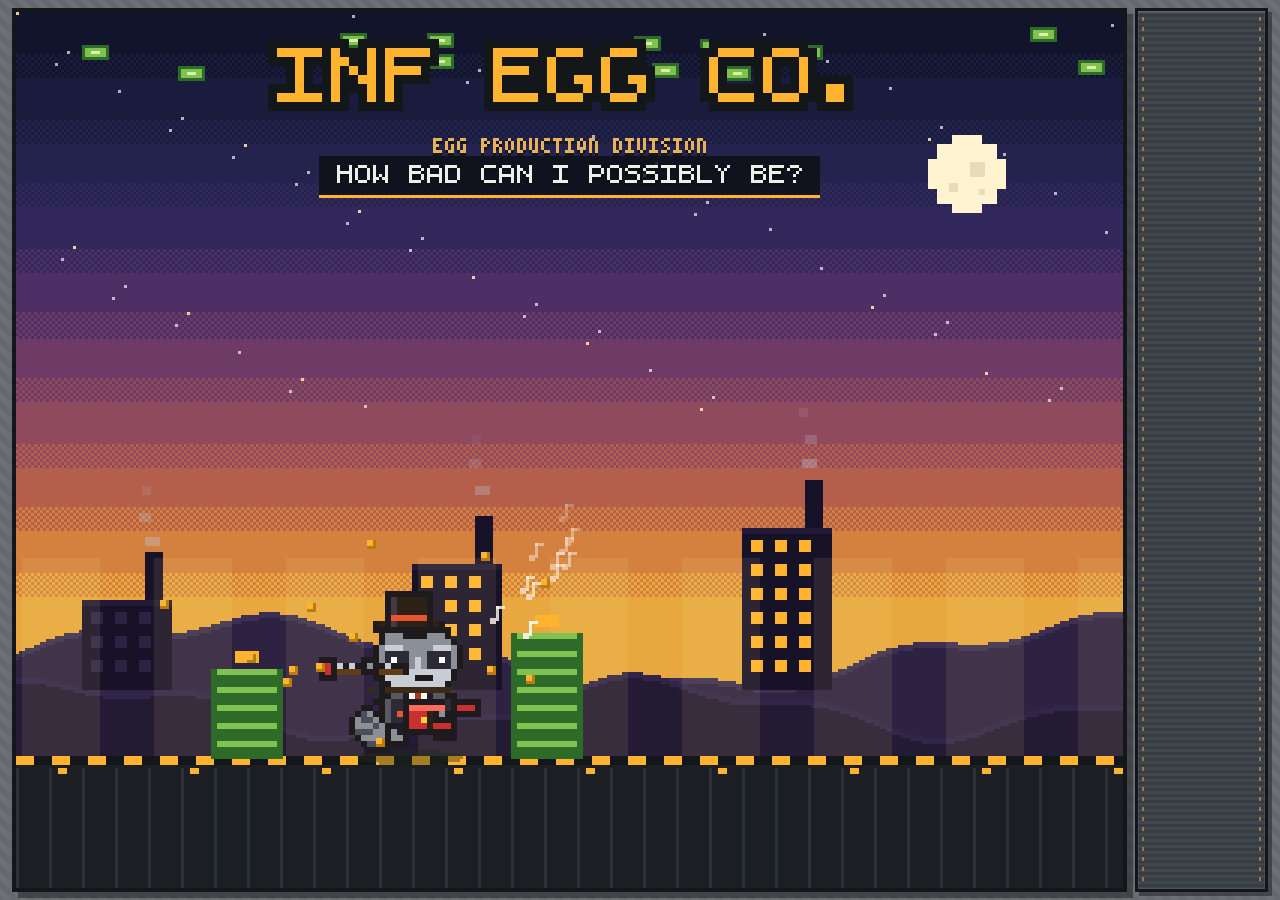
==== commit 42274b7e: "Give the company its own typeface, its own plant and its own front door The interface was a cozy cre" ====
--- a/index.html
+++ b/index.html
@@ -5,9 +5,6 @@
 <meta name="viewport" content="width=device-width, initial-scale=1">
 <title>Inf Egg Co.</title>
 <link rel="icon" href="data:image/svg+xml,%3Csvg xmlns='http://www.w3.org/2000/svg' viewBox='0 0 10 12' shape-rendering='crispEdges'%3E%3Cpath fill='%232e2216' d='M3 0h4v1h-4M2 1h1v1h-1M7 1h1v1h-1M1 2h1v6h-1M8 2h1v6h-1M2 8h1v2h-1M7 8h1v2h-1M3 10h4v1h-4'/%3E%3Cpath fill='%23fff8ee' d='M3 1h4v1h-4M2 2h6v6h-6M3 8h4v2h-4'/%3E%3Cpath fill='%23f2e2c8' d='M6 3h2v5h-2M5 8h2v2h-2'/%3E%3Cpath fill='%23ffd23f' d='M4 4h2v1h-2M3 6h1v1h-1M6 6h1v1h-1'/%3E%3C/svg%3E">
-<link rel="preconnect" href="https://fonts.googleapis.com">
-<link rel="preconnect" href="https://fonts.gstatic.com" crossorigin>
-<link rel="stylesheet" href="https://fonts.googleapis.com/css2?family=Press+Start+2P&family=VT323&display=swap">
 <link rel="stylesheet" href="style.css">
 </head>
 <body>
--- a/style.css
+++ b/style.css
@@ -1,36 +1,48 @@
+/* EGGWORKS - the game's own pixel typeface. Built by tools/mkfont.py;
+   one drawn cell is 128 of 1024 units, so any font-size that is a
+   multiple of 8 lands on whole pixels and renders with hard edges. */
+@font-face{font-family:'Eggworks';font-style:normal;font-weight:400;font-display:block;src:url([data-uri]) format('truetype');}
+@font-face{font-family:'Eggworks';font-style:normal;font-weight:700;font-display:block;src:url([data-uri]) format('truetype');}
+
 /* ============================================================
    INF EGG CO. v3 — cozy pixel ranch, nearly chromeless
    ink: #52351f  ground: #fdf3da  pink: #ff7eb6  gold: #ffc93c
    ============================================================ */
 
 :root{
-  --ink:#52351f;
-  --ink-soft:#7a5a3a;
-  --cream:#fdf3da;
-  --cream2:#f7e9c4;
-  --panel:#fff9ec;
-  --panel2:#fdf0d5;
-  --pink:#ff7eb6;
-  --pink-dark:#e35a95;
-  --gold:#ffc93c;
-  --gold-dark:#e0a416;
+  /* Galvanised zinc, stencil black and one hazard amber. The valley inside the
+     stage stays warm; everything the company bolted around it is machine plate. */
+  --ink:#14171a;
+  --ink-soft:#5c6168;
+  --cream:#767b80;          /* the shop floor the stage is bolted to */
+  --cream2:#6a6f74;
+  --panel:#d8d6d0;          /* a zinc plate, face on */
+  --panel2:#c4c2bb;         /* the same plate, recessed */
+  --plate-lit:rgba(255,255,255,.55);
+  --plate-dark:rgba(20,23,26,.22);
+  --pink:#ff8a3d;           /* warning orange */
+  --pink-dark:#bf4f10;
+  --gold:#ffb32e;           /* hazard amber - the one loud colour */
+  --gold-dark:#b87c10;
   --green:#8fd14f;
-  --green-dark:#63a331;
-  --shadow:rgba(82,53,31,.28);
-  --font-px:'Press Start 2P', monospace;
-  --font-body:'VT323', monospace;
+  --green-dark:#4f8f33;
+  --stop:#e0432c;
+  --hazard:repeating-linear-gradient(45deg, #ffb32e 0 6px, #14171a 6px 12px);
+  --shadow:rgba(12,14,16,.42);
+  --font-px:'Eggworks', ui-monospace, monospace;
+  --font-body:'Eggworks', ui-monospace, monospace;
   /* one scale for the whole interface: every new panel measures itself
      against these, so nothing is a different size from its neighbour */
   --key:54px;          /* a rail key */
-  --fs-tiny:8px;       /* pixel-font labels */
-  --fs-small:10px;
-  --fs-mid:12px;
-  --fs-head:16px;
-  --fs-body:22px;      /* the VT323 running text */
+  --fs-tiny:8px;       /* one cell to a device pixel */
+  --fs-small:8px;
+  --fs-mid:16px;
+  --fs-head:24px;
+  --fs-body:16px;      /* running text */
   --bw:4px;            /* the border everything wears */
   --lift:4px 4px 0 var(--shadow);
 }
-body.big-ui{ --key:64px; --fs-tiny:9px; --fs-small:12px; --fs-mid:14px; --fs-head:18px; --fs-body:26px; }
+body.big-ui{ --key:64px; --fs-tiny:16px; --fs-small:16px; --fs-mid:16px; --fs-head:32px; --fs-body:24px; }
 
 *{ box-sizing:border-box; }
 html,body{ margin:0; padding:0; height:100%; }
@@ -38,11 +50,14 @@
 
 body{
   background:var(--cream);
+  text-rendering:geometricPrecision;
+  font-synthesis:none;
+  -webkit-font-smoothing:none;
   background-image:repeating-conic-gradient(var(--cream2) 0% 25%, var(--cream) 0% 50%);
   background-size:28px 28px;
   color:var(--ink);
   font-family:var(--font-body);
-  font-size:26px;
+  font-size:24px;
   line-height:1.25;
   touch-action:manipulation;
   overflow-x:hidden;
@@ -107,7 +122,7 @@
 .tool-key{
   position:absolute; left:-6px; top:-6px;
   width:20px; height:20px; line-height:20px; text-align:center;
-  font-family:var(--font-px); font-size:10px; text-decoration:none;
+  font-family:var(--font-px); font-size:8px; text-decoration:none;
   color:var(--cream); background:var(--ink);
   border:2px solid var(--cream);
   box-shadow:1px 1px 0 rgba(0,0,0,.4);
@@ -136,7 +151,7 @@
 }
 .desk-btn canvas{ transform:scale(1.15); }
 .desk-btn small{
-  font-family:var(--font-px); font-size:9px; letter-spacing:0; color:var(--ink);
+  font-family:var(--font-px); font-size:8px; letter-spacing:0; color:var(--ink);
 }
 .desk-btn:hover:not(:disabled){ transform:translateY(-4px) scale(1.03); filter:brightness(1.06); }
 .desk-btn:active:not(:disabled){ transform:translateY(3px) scale(.96); box-shadow:0 2px 0 var(--shadow); }
@@ -155,7 +170,7 @@
   display:flex; flex-direction:column; align-items:center; justify-content:center; gap:3px;
   image-rendering:pixelated;
 }
-.tool-btn small{ font-family:var(--font-px); font-size:10px; color:var(--ink-soft); letter-spacing:0; }
+.tool-btn small{ font-family:var(--font-px); font-size:8px; color:var(--ink-soft); letter-spacing:0; }
 .tool-btn.active small{ color:var(--ink); }
 .tool-btn:hover{ filter:brightness(1.07); }
 .tool-btn.active{
@@ -178,7 +193,7 @@
   flex:none; align-self:center; display:flex; align-items:center; gap:6px;
   padding:6px 10px; margin-left:4px;
   border:3px dashed var(--ink-soft); color:var(--ink-soft);
-  font-family:var(--font-px); font-size:9px; letter-spacing:0; line-height:1.3; max-width:90px;
+  font-family:var(--font-px); font-size:8px; letter-spacing:0; line-height:1.3; max-width:90px;
 }
 
 /* ---------- the quest card ---------- */
@@ -194,11 +209,11 @@
 #quest-card canvas{ flex:none; image-rendering:pixelated; margin-top:2px; }
 #quest-card > div{ flex:1; min-width:0; display:flex; flex-direction:column; gap:3px; }
 #quest-card small{ font-family:var(--font-px); font-size:8px; letter-spacing:1px; color:var(--pink-dark); }
-#quest-card b{ font-family:var(--font-px); font-size:11px; color:var(--ink); }
+#quest-card b{ font-family:var(--font-px); font-size:8px; color:var(--ink); }
 #quest-card u{ position:relative; display:block; height:9px; border:2px solid var(--ink); background:#fff; text-decoration:none; }
 #quest-card u s{ display:block; height:100%; background:var(--gold); text-decoration:none; }
-#quest-card u i{ position:absolute; right:3px; top:-3px; font-style:normal; font-family:var(--font-px); font-size:7px; color:var(--ink); }
-#quest-card span{ font-size:18px; color:var(--ink-soft); }
+#quest-card u i{ position:absolute; right:3px; top:-3px; font-style:normal; font-family:var(--font-px); font-size:8px; color:var(--ink); }
+#quest-card span{ font-size:16px; color:var(--ink-soft); }
 @media (max-width:700px){ #quest-card span{ display:none; } #quest-card{ top:40px; width:52%; } }
 
 /* ---------- genes: little pip rows ---------- */
@@ -224,7 +239,7 @@
 
 /* ---------- the intro and the company form ---------- */
 #intro-ui{ position:absolute; bottom:14px; right:14px; display:flex; gap:8px; }
-#intro-ui .btn{ font-size:18px; padding:9px 18px; }
+#intro-ui .btn{ font-size:16px; padding:9px 18px; }
 #company-form{
   position:absolute; inset:2% 5%; overflow:auto;
   display:flex; align-items:flex-start; justify-content:center;
@@ -252,9 +267,9 @@
   background:#0d1a12; box-shadow:0 160px 0 #0d1a12, inset 1px 1px 0 rgba(255,255,255,.25);
 }
 .cf-letterhead{ text-align:center; border-bottom:3px double var(--ink); padding:2px 90px 8px 0; margin-bottom:10px; line-height:1; }
-.cf-letterhead small{ display:block; font-family:var(--font-px); font-size:7px; letter-spacing:2px; color:var(--ink-soft); line-height:1.6; }
-.cf-letterhead b{ display:block; font-family:var(--font-px); font-size:13px; letter-spacing:1px; line-height:1.5; margin:4px 0; }
-.cf-letterhead i{ display:block; font-style:normal; font-family:var(--font-px); font-size:7px; color:var(--pink-dark); letter-spacing:1px; line-height:1.6; }
+.cf-letterhead small{ display:block; font-family:var(--font-px); font-size:8px; letter-spacing:2px; color:var(--ink-soft); line-height:1.6; }
+.cf-letterhead b{ display:block; font-family:var(--font-px); font-size:8px; letter-spacing:1px; line-height:1.5; margin:4px 0; }
+.cf-letterhead i{ display:block; font-style:normal; font-family:var(--font-px); font-size:8px; color:var(--pink-dark); letter-spacing:1px; line-height:1.6; }
 .cf-body{ display:flex; gap:14px; align-items:flex-start; }
 .cf-photo{
   flex:none; width:66px; height:72px; border:4px solid var(--ink); background:#fff;
@@ -263,12 +278,12 @@
 .cf-photo canvas{ image-rendering:pixelated; }
 .cf-fields{ flex:1; min-width:0; display:flex; flex-direction:column; gap:4px; }
 .cf-line{ display:flex; align-items:baseline; gap:8px; }
-.cf-line > i{ font-style:normal; font-family:var(--font-px); font-size:9px; color:var(--ink-soft); width:66px; flex:none; }
+.cf-line > i{ font-style:normal; font-family:var(--font-px); font-size:8px; color:var(--ink-soft); width:66px; flex:none; }
 .cf-line > span, .cf-line > input{
-  flex:1; min-width:0; font-family:var(--font-body); font-size:25px; line-height:1.05; color:var(--ink);
+  flex:1; min-width:0; font-family:var(--font-body); font-size:16px; line-height:1.05; color:var(--ink);
   border:none; border-bottom:3px dotted var(--ink-soft); background:transparent; padding:0 2px 2px;
 }
-.cf-line > input{ font-family:var(--font-px); font-size:14px; letter-spacing:1px; text-transform:uppercase; outline:none; }
+.cf-line > input{ font-family:var(--font-px); font-size:16px; letter-spacing:1px; text-transform:uppercase; outline:none; }
 .cf-line > input:focus{ border-bottom-color:var(--pink-dark); background:rgba(255,214,63,.12); }
 .cf-line.pick{ align-items:flex-start; }
 .cf-line.pick > i{ padding-top:10px; }
@@ -282,7 +297,7 @@
 .cf-specimen small{ font-family:var(--font-px); font-size:8px; letter-spacing:2px; color:var(--ink-soft); }
 /* the signature box: dotted, with an X where the pen goes */
 .cf-sign{ display:flex; gap:12px; align-items:flex-end; margin-top:6px; flex-wrap:wrap; }
-.cf-sign > i{ font-style:normal; font-family:var(--font-px); font-size:9px; color:var(--ink-soft); width:66px; flex:none; align-self:flex-start; padding-top:8px; }
+.cf-sign > i{ font-style:normal; font-family:var(--font-px); font-size:8px; color:var(--ink-soft); width:66px; flex:none; align-self:flex-start; padding-top:8px; }
 .cf-pad{ position:relative; flex:1; min-width:220px; max-width:300px; }
 #sig-pad{
   display:block; width:100%; max-width:300px; height:auto; aspect-ratio:3 / 1;
@@ -290,15 +305,15 @@
   cursor:crosshair; touch-action:none; image-rendering:pixelated;
 }
 .cf-pad::after{
-  content:'X'; position:absolute; left:8px; bottom:12px; font-family:var(--font-px); font-size:14px; color:var(--pink-dark); pointer-events:none;
+  content:'X'; position:absolute; left:8px; bottom:12px; font-family:var(--font-px); font-size:16px; color:var(--pink-dark); pointer-events:none;
 }
 .cf-pad u{ position:absolute; left:26px; right:14px; bottom:18px; height:0; border-bottom:2px solid var(--ink-soft); pointer-events:none; }
 .cf-pad.signed u{ border-bottom-color:var(--ink); }
-.cf-sign .btn.btn-tiny{ font-size:11px; padding:6px 8px; align-self:center; }
+.cf-sign .btn.btn-tiny{ font-size:8px; padding:6px 8px; align-self:center; }
 .cf-foot{ display:flex; justify-content:flex-end; align-items:center; gap:10px; margin-top:6px; }
 .cf-foot .btn{ font-size:16px; padding:8px 16px; }
-.cf-foot small{ font-family:var(--font-px); font-size:9px; color:var(--pink-dark); margin-right:auto; }
-.cf-paper .stamp{ right:14px; top:14px; font-size:12px; letter-spacing:2px; transform:rotate(9deg); opacity:.6; }
+.cf-foot small{ font-family:var(--font-px); font-size:8px; color:var(--pink-dark); margin-right:auto; }
+.cf-paper .stamp{ right:14px; top:14px; font-size:8px; letter-spacing:2px; transform:rotate(9deg); opacity:.6; }
 .cf-signature{ image-rendering:pixelated; display:block; }
 .modal-panel.company{ width:min(760px, 100%); background:#c99a62; border-color:#5e3d18; }
 .modal-panel.company .modal-head h2{ color:#3a2a16; }
@@ -313,31 +328,31 @@
 }
 /* ---------- the ledger ---------- */
 .ledger-sec{ border:4px solid var(--ink); background:var(--panel); box-shadow:4px 4px 0 var(--shadow); padding:10px 12px; margin-bottom:12px; }
-.ledger-sec > b{ font-family:var(--font-px); font-size:13px; display:block; margin-bottom:8px; }
+.ledger-sec > b{ font-family:var(--font-px); font-size:8px; display:block; margin-bottom:8px; }
 .ledger-graph{ display:block; image-rendering:pixelated; border:3px solid var(--ink); max-width:100%; }
 .ledger-sec .tally{ border:none; padding:0; margin-top:10px; }
-.tally small{ font-family:var(--font-px); font-size:7px; color:var(--ink-soft); letter-spacing:0; text-align:center; }
+.tally small{ font-family:var(--font-px); font-size:8px; color:var(--ink-soft); letter-spacing:0; text-align:center; }
 .stock-row{ display:flex; align-items:center; gap:10px; flex-wrap:wrap; padding:7px 0; border-top:3px dashed rgba(122,90,58,.35); }
 .stock-row.own{ border-top:none; background:var(--panel2); padding:7px 8px; }
-.stock-row b{ font-family:var(--font-px); font-size:11px; min-width:150px; }
-.stock-row span{ font-size:21px; color:var(--ink-soft); }
+.stock-row b{ font-family:var(--font-px); font-size:8px; min-width:150px; }
+.stock-row span{ font-size:16px; color:var(--ink-soft); }
 .stock-swatch{ width:14px; height:14px; border:3px solid var(--ink); display:block; }
 .stock-price.up{ color:var(--green-dark); }
 .stock-price.down{ color:var(--pink-dark); }
 .stock-row .ledger-graph{ border-width:2px; }
 .stock-row .ip-btns{ margin:0; margin-left:auto; }
-.stock-row .ip-btns .btn{ font-size:12px; padding:5px 6px; }
+.stock-row .ip-btns .btn{ font-size:8px; padding:5px 6px; }
 .modal-panel.book .tab-btn:nth-child(7){ background:#3a3a4a; color:#ffd23f; }
 .modal-panel.book .tab-btn:nth-child(8){ background:#f2c14e; color:#4a3410; }
 /* the secrets page: cards stay face down until found */
 .egg-card.unknown{ background:#e8dbc0; }
 .egg-card.unknown b{ color:var(--ink-soft); }
-.egg-card i{ display:block; font-size:19px; color:var(--pink-dark); font-style:normal; }
+.egg-card i{ display:block; font-size:16px; color:var(--pink-dark); font-style:normal; }
 .egg-grid.secrets{ grid-template-columns:repeat(auto-fill,minmax(210px,1fr)); }
 /* the age pill is the one pill you can press */
 #pill-age{ pointer-events:auto; cursor:pointer; font-family:var(--font-px); transition:transform .1s var(--pop); }
 #pill-age:hover{ transform:translateY(-2px); filter:brightness(1.05); }
-#pill-age b{ font-size:12px; letter-spacing:0; }
+#pill-age b{ font-size:8px; letter-spacing:0; }
 
 /* ============================================================
    THE DOCK
@@ -376,14 +391,14 @@
 }
 .pal-tabs{ display:flex; gap:4px; flex-wrap:wrap; }
 .pal-tab{
-  font-family:var(--font-px); font-size:11px; display:inline-flex; align-items:center; gap:4px;
+  font-family:var(--font-px); font-size:8px; display:inline-flex; align-items:center; gap:4px;
   border:4px solid var(--ink); background:var(--panel2); color:var(--ink); padding:5px 8px;
 }
 .pal-tab.active{ background:var(--ink); color:var(--gold); }
 .pal-tab.dim{ opacity:.55; }
 .dock-tabs .pal-tab{
   width:100%; justify-content:flex-start; gap:3px;
-  padding:5px 4px 5px 4px; font-size:9px;
+  padding:5px 4px 5px 4px; font-size:8px;
   overflow:hidden; white-space:nowrap;
   box-shadow:2px 2px 0 var(--shadow);
 }
@@ -395,7 +410,7 @@
   background:var(--panel2); border:4px solid var(--ink);
   padding:4px 5px;
 }
-.pal-btn b{ font-family:var(--font-px); font-size:10px; }
+.pal-btn b{ font-family:var(--font-px); font-size:8px; }
 .pal-btn.farm b{
   background:rgba(255,253,246,.92); padding:2px 4px; line-height:1.2;
   box-shadow:0 0 0 1px rgba(122,90,58,.25);
@@ -404,7 +419,7 @@
 .pal-btn.farm canvas{ image-rendering:pixelated; }
 .farm-info{ color:var(--ink-soft); }
 .pal-btn small{
-  font-family:var(--font-px); font-size:11px;
+  font-family:var(--font-px); font-size:8px;
   display:inline-flex; align-items:center; gap:3px;
 }
 .pal-btn.small{ min-height:46px; }
@@ -419,7 +434,7 @@
   box-shadow:3px 3px 0 var(--shadow); padding:8px;
   z-index:5;
 }
-#menu-pop .btn{ font-size:15px; letter-spacing:1px; }
+#menu-pop .btn{ font-size:16px; letter-spacing:1px; }
 
 /* inspect panel - docked bottom-left inside the stage */
 /* the inspect card lives top-right: the pills own the top-left, the dock
@@ -432,22 +447,22 @@
   border:4px solid var(--ink);
   box-shadow:4px 4px 0 var(--shadow);
   padding:8px 9px;
-  font-size:25px; line-height:1.15;
+  font-size:16px; line-height:1.15;
 }
 #inspect-panel .ip-head{
   display:flex; align-items:center; gap:8px; margin-bottom:6px;
 }
-#inspect-panel .ip-head b{ font-family:var(--font-px); font-size:15px; line-height:1.4; flex:1; }
-#inspect-panel .ip-sub{ font-family:var(--font-px); font-size:11px; color:var(--ink-soft); display:block; margin-top:3px; }
+#inspect-panel .ip-head b{ font-family:var(--font-px); font-size:16px; line-height:1.4; flex:1; }
+#inspect-panel .ip-sub{ font-family:var(--font-px); font-size:8px; color:var(--ink-soft); display:block; margin-top:3px; }
 #inspect-panel .ip-row{
   display:flex; justify-content:space-between; gap:8px;
   border-bottom:2px dotted #d8c8a4; padding:2px 0;
 }
-#inspect-panel .ip-row span:last-child{ color:var(--ink); font-family:var(--font-px); font-size:13px; align-self:center; }
+#inspect-panel .ip-row span:last-child{ color:var(--ink); font-family:var(--font-px); font-size:8px; align-self:center; }
 #inspect-panel .ip-row span:first-child{ color:var(--ink-soft); }
 #inspect-panel .ip-note{ color:var(--ink-soft); margin:5px 0 2px; }
 #inspect-panel .ip-btns{ display:flex; gap:5px; flex-wrap:wrap; margin-top:7px; }
-#inspect-panel .ip-btns .btn{ font-size:13px; padding:6px 7px; }
+#inspect-panel .ip-btns .btn{ font-size:8px; padding:6px 7px; }
 #inspect-panel .ip-close{ margin-left:auto; }
 #inspect-panel canvas{ image-rendering:pixelated; }
 
@@ -460,18 +475,18 @@
 }
 .hire-card canvas{ image-rendering:pixelated; flex:none; }
 .hire-card .hc-mid{ flex:1; min-width:0; display:flex; flex-direction:column; gap:3px; }
-.hire-card b{ font-family:var(--font-px); font-size:15px; }
-.hire-card span{ font-size:24px; color:var(--ink-soft); line-height:1.05; }
-.hire-card .btn{ font-size:13px; display:inline-flex; align-items:center; gap:4px; align-self:flex-start; }
+.hire-card b{ font-family:var(--font-px); font-size:16px; }
+.hire-card span{ font-size:16px; color:var(--ink-soft); line-height:1.05; }
+.hire-card .btn{ font-size:8px; display:inline-flex; align-items:center; gap:4px; align-self:flex-start; }
 .hire-card.locked{ opacity:.55; }
 #crew-list{ display:flex; flex-wrap:wrap; gap:6px; margin-top:12px; }
 .crew-chip{
   display:flex; align-items:center; gap:6px;
   border:4px solid var(--ink); background:var(--panel);
-  box-shadow:2px 2px 0 var(--shadow); padding:4px 7px; font-size:24px;
+  box-shadow:2px 2px 0 var(--shadow); padding:4px 7px; font-size:16px;
 }
 .crew-chip canvas{ image-rendering:pixelated; }
-.crew-chip .btn{ font-size:11px; padding:4px 5px; }
+.crew-chip .btn{ font-size:8px; padding:4px 5px; }
 #hire-warn{ color:var(--pink-dark); margin:8px 0 0; }
 
 /* title screen */
@@ -488,7 +503,7 @@
   position:absolute; bottom:14px; left:50%; transform:translateX(-50%);
   display:flex; gap:10px;
 }
-#title-buttons .btn{ font-size:22px; padding:12px 26px; animation:startPulse 1s steps(2, end) infinite; }
+#title-buttons .btn{ font-size:16px; padding:12px 26px; animation:startPulse 1s steps(2, end) infinite; }
 @keyframes startPulse{
   0%{ box-shadow:4px 4px 0 var(--shadow); filter:brightness(1); }
   100%{ box-shadow:4px 4px 0 var(--shadow), 0 0 0 3px rgba(255,232,150,.85); filter:brightness(1.12); }
@@ -497,7 +512,7 @@
 /* index tabs */
 #index-tabs{ display:flex; gap:6px; flex-wrap:wrap; margin-bottom:10px; }
 .tab-btn{
-  font-family:var(--font-px); font-size:15px;
+  font-family:var(--font-px); font-size:16px;
   border:4px solid var(--ink); background:var(--panel2); color:var(--ink);
   padding:7px 10px; box-shadow:3px 3px 0 var(--shadow);
 }
@@ -511,8 +526,8 @@
   box-shadow:2px 2px 0 var(--shadow); padding:6px 9px;
 }
 .diary-row canvas{ image-rendering:pixelated; flex:none; }
-.diary-row .d-day{ font-family:var(--font-px); font-size:13px; color:var(--ink-soft); flex:none; width:56px; }
-.diary-row .d-text{ font-size:26px; }
+.diary-row .d-day{ font-family:var(--font-px); font-size:8px; color:var(--ink-soft); flex:none; width:56px; }
+.diary-row .d-text{ font-size:24px; }
 .diary-empty{ color:var(--ink-soft); }
 
 /* duck index cards */
@@ -525,8 +540,8 @@
   display:flex; align-items:center; gap:8px;
 }
 .egg-card canvas{ image-rendering:pixelated; flex:none; }
-.egg-card b{ font-family:var(--font-px); font-size:13px; display:block; }
-.egg-card span{ font-size:23px; color:var(--ink-soft); }
+.egg-card b{ font-family:var(--font-px); font-size:8px; display:block; }
+.egg-card span{ font-size:16px; color:var(--ink-soft); }
 
 /* speech bubble hints */
 /* the hint that hangs over the field: a proper comic-book bubble with
@@ -535,7 +550,7 @@
    in as a background, so the padding has to leave room for the tail */
 #bubble{
   position:fixed; z-index:60; pointer-events:none;
-  font-family:var(--font-body); font-size:27px; line-height:1.08;
+  font-family:var(--font-body); font-size:24px; line-height:1.08;
   color:var(--ink);
   padding:16px 22px 30px; max-width:260px; text-align:center;
   background-repeat:no-repeat; background-position:0 0;
@@ -580,9 +595,9 @@
   padding:14px; width:min(1020px, 100%);
 }
 .modal-head{ display:flex; align-items:center; gap:12px; flex-wrap:wrap; margin-bottom:8px; }
-.modal-head h2{ font-family:var(--font-px); font-size:22px; margin:0; }
+.modal-head h2{ font-family:var(--font-px); font-size:16px; margin:0; }
 .modal-head .btn{ margin-left:auto; }
-.panel-sub{ font-size:26px; color:var(--ink-soft); font-family:var(--font-px); font-size:17px; }
+.panel-sub{ font-size:24px; color:var(--ink-soft); font-family:var(--font-px); font-size:16px; }
 
 /* ---------- the research hex grid ---------- */
 .modal.lab{ background:rgba(10,8,6,.86); }
@@ -611,8 +626,8 @@
 }
 #skill-card .skc-mid{ display:flex; flex-direction:column; gap:3px; flex:1; min-width:0; }
 #skill-card b{ font-family:var(--font-px); font-size:16px; }
-#skill-card b small{ color:var(--ink-soft); font-size:11px; letter-spacing:1px; }
-#skill-card span{ font-size:25px; color:var(--ink-soft); }
+#skill-card b small{ color:var(--ink-soft); font-size:8px; letter-spacing:1px; }
+#skill-card span{ font-size:16px; color:var(--ink-soft); }
 #skill-card .skc-lock{ color:var(--pink-dark); }
 #skill-card .sk-hint{ color:var(--ink-soft); }
 #skill-card .btn{
@@ -639,9 +654,9 @@
   min-height:110px;
 }
 .pedia-card canvas{ width:48px; height:48px; }
-.pedia-card .p-name{ font-family:var(--font-px); font-size:11px; line-height:1.5; }
-.pedia-card .p-count{ font-size:22px; color:var(--ink-soft); }
-.pedia-card .p-quip{ font-size:22px; color:var(--ink-soft); line-height:1.1; }
+.pedia-card .p-name{ font-family:var(--font-px); font-size:8px; line-height:1.5; }
+.pedia-card .p-count{ font-size:16px; color:var(--ink-soft); }
+.pedia-card .p-quip{ font-size:16px; color:var(--ink-soft); line-height:1.1; }
 .pedia-card.unknown{ background:#e8dbc0; }
 .pedia-card.unknown .p-name{ color:var(--ink-soft); }
 
@@ -675,7 +690,7 @@
 .toast{
   position:relative; color:var(--ink);
   padding:10px 14px 26px; display:flex; gap:11px; align-items:center;
-  animation:toast-in .25s var(--pop) both; font-size:26px;
+  animation:toast-in .25s var(--pop) both; font-size:24px;
   background-repeat:no-repeat; background-position:0 0; image-rendering:pixelated;
 }
 .toast canvas{ width:40px; height:40px; flex:none; }
@@ -687,7 +702,7 @@
 /* ---------- small screens ---------- */
 @media (max-width:700px){
   #app{ padding:4px; }
-  .tool-btn{ width:42px; height:42px; font-size:26px; }
+  .tool-btn{ width:42px; height:42px; font-size:24px; }
 }
 
 /* ---------- reduced motion ---------- */
@@ -704,9 +719,9 @@
 }
 .notice canvas{ image-rendering:pixelated; flex:none; }
 .notice .no-mid{ flex:1; min-width:0; display:flex; flex-direction:column; gap:3px; }
-.notice b{ font-family:var(--font-px); font-size:15px; }
-.notice span{ font-size:24px; color:var(--ink-soft); line-height:1.05; }
-.notice .btn{ font-size:15px; display:inline-flex; align-items:center; gap:5px; flex:none; }
+.notice b{ font-family:var(--font-px); font-size:16px; }
+.notice span{ font-size:16px; color:var(--ink-soft); line-height:1.05; }
+.notice .btn{ font-size:16px; display:inline-flex; align-items:center; gap:5px; flex:none; }
 .no-bar{ height:9px; border:2px solid var(--ink); background:#fff; }
 .no-bar i{ display:block; height:100%; background:var(--gold); }
 
@@ -721,31 +736,31 @@
 .crew-card canvas{ image-rendering:pixelated; flex:none; }
 .cc-head{ display:flex; align-items:center; gap:8px; }
 .cc-who{ flex:1; min-width:0; display:flex; flex-direction:column; }
-.cc-who b{ font-family:var(--font-px); font-size:13px; line-height:1.4; }
-.cc-who span{ font-size:23px; color:var(--ink-soft); display:flex; align-items:center; gap:4px; }
-.cc-state{ font-size:22px; color:var(--ink-soft); text-transform:uppercase; }
+.cc-who b{ font-family:var(--font-px); font-size:8px; line-height:1.4; }
+.cc-who span{ font-size:16px; color:var(--ink-soft); display:flex; align-items:center; gap:4px; }
+.cc-state{ font-size:16px; color:var(--ink-soft); text-transform:uppercase; }
 .st-block{ display:flex; flex-direction:column; gap:2px; }
-.st-row{ display:flex; align-items:center; gap:5px; font-size:22px; }
-.st-row i{ font-style:normal; font-family:var(--font-px); font-size:10px; width:34px; color:var(--ink-soft); }
+.st-row{ display:flex; align-items:center; gap:5px; font-size:16px; }
+.st-row i{ font-style:normal; font-family:var(--font-px); font-size:8px; width:34px; color:var(--ink-soft); }
 .st-row.lead i{ color:var(--ink); }
 .st-row u{ flex:1; height:7px; border:2px solid var(--ink); background:#fff; text-decoration:none; }
 .st-row s{ display:block; height:100%; background:var(--ink-soft); text-decoration:none; }
-.st-row b{ font-family:var(--font-px); font-size:11px; width:16px; text-align:right; }
+.st-row b{ font-family:var(--font-px); font-size:8px; width:16px; text-align:right; }
 .trait-row{ display:flex; flex-wrap:wrap; gap:4px; }
-.trait-row em{ font-size:22px; color:var(--ink-soft); font-style:italic; }
+.trait-row em{ font-size:16px; color:var(--ink-soft); font-style:italic; }
 .trait{
-  font-family:var(--font-px); font-size:10px; padding:3px 4px;
+  font-family:var(--font-px); font-size:8px; padding:3px 4px;
   border:2px solid var(--ink); background:var(--green); color:#22400f;
 }
 .trait.bad{ background:#f2a08f; color:#5e1c12; }
-.cc-meta{ display:flex; flex-wrap:wrap; gap:8px; font-size:22px; color:var(--ink-soft); }
+.cc-meta{ display:flex; flex-wrap:wrap; gap:8px; font-size:16px; color:var(--ink-soft); }
 .cc-meta span{ display:flex; align-items:center; gap:3px; }
 .cc-roles{ display:flex; flex-wrap:wrap; gap:4px; align-items:center; }
 .cc-roles .btn{ padding:4px 5px; }
 .cc-roles .btn.on{ background:var(--gold); }
-.cc-roles .cc-fire{ margin-left:auto; font-size:11px; background:#f2a08f; }
-.cc-hint{ font-size:22px; color:var(--ink-soft); font-style:italic; margin-left:auto; }
-.crew-none{ font-size:24px; color:var(--ink-soft); margin:0 0 10px; }
+.cc-roles .cc-fire{ margin-left:auto; font-size:8px; background:#f2a08f; }
+.cc-hint{ font-size:16px; color:var(--ink-soft); font-style:italic; margin-left:auto; }
+.crew-none{ font-size:16px; color:var(--ink-soft); margin:0 0 10px; }
 
 .bot-grid{ display:grid; grid-template-columns:repeat(auto-fill,minmax(240px,1fr)); gap:9px; margin-bottom:12px; }
 .bot-card{
@@ -757,16 +772,16 @@
 .bot-card.locked{ opacity:.55; }
 
 .stat-legend{ border:4px dashed var(--ink-soft); padding:8px 10px; }
-.stat-legend > b{ font-family:var(--font-px); font-size:13px; display:block; margin-bottom:6px; }
-.stat-legend > div{ display:flex; align-items:flex-start; gap:6px; margin-bottom:4px; font-size:23px; }
-.stat-legend i{ font-style:normal; font-family:var(--font-px); font-size:10px; width:52px; flex:none; color:var(--ink); padding-top:2px; }
+.stat-legend > b{ font-family:var(--font-px); font-size:8px; display:block; margin-bottom:6px; }
+.stat-legend > div{ display:flex; align-items:flex-start; gap:6px; margin-bottom:4px; font-size:16px; }
+.stat-legend i{ font-style:normal; font-family:var(--font-px); font-size:8px; width:52px; flex:none; color:var(--ink); padding-top:2px; }
 .stat-legend span{ color:var(--ink-soft); line-height:1.06; }
 .stat-legend canvas{ image-rendering:pixelated; flex:none; }
 
 .tool-btn{ position:relative; }
 .tb-badge{
   position:absolute; top:-5px; right:-5px; min-width:17px; height:17px;
-  font-family:var(--font-px); font-size:13px; font-style:normal; line-height:17px;
+  font-family:var(--font-px); font-size:8px; font-style:normal; line-height:17px;
   border:2px solid var(--ink); background:var(--green); color:#22400f;
   text-align:center; box-shadow:2px 2px 0 var(--shadow);
 }
@@ -788,7 +803,7 @@
 
 /* ---------- the depot ---------- */
 .depot-sec{ margin-bottom:14px; }
-.depot-h{ font-family:var(--font-px); font-size:15px; display:block; margin-bottom:8px; }
+.depot-h{ font-family:var(--font-px); font-size:16px; display:block; margin-bottom:8px; }
 .veh-row{ display:flex; gap:8px; overflow-x:auto; padding-bottom:6px; }
 .veh-card{
   flex:none; width:172px; display:flex; flex-direction:column; align-items:center; gap:4px; text-align:center;
@@ -796,15 +811,15 @@
 }
 .veh-card > canvas{ image-rendering:pixelated; height:64px; width:auto; max-width:100%; object-fit:contain; }
 .veh-card .btn canvas{ height:auto; }
-.veh-card b{ font-family:var(--font-px); font-size:11px; }
-.veh-card span{ font-size:23px; color:var(--ink-soft); line-height:1.05; }
-.veh-card i{ font-size:22px; color:var(--ink-soft); font-style:italic; line-height:1.05; }
-.veh-card em{ font-family:var(--font-px); font-size:11px; font-style:normal; color:var(--ink-soft); margin-top:auto; }
+.veh-card b{ font-family:var(--font-px); font-size:8px; }
+.veh-card span{ font-size:16px; color:var(--ink-soft); line-height:1.05; }
+.veh-card i{ font-size:16px; color:var(--ink-soft); font-style:italic; line-height:1.05; }
+.veh-card em{ font-family:var(--font-px); font-size:8px; font-style:normal; color:var(--ink-soft); margin-top:auto; }
 .veh-card.current{ background:#fff3c4; border-color:var(--gold-dark); }
 .veh-card.owned{ opacity:.8; }
 .veh-card.locked{ opacity:.55; }
 .veh-card.locked > canvas{ filter:brightness(0) opacity(.35); }
-.veh-card .btn{ font-size:13px; display:inline-flex; align-items:center; gap:4px; margin-top:auto; }
+.veh-card .btn{ font-size:8px; display:inline-flex; align-items:center; gap:4px; margin-top:auto; }
 .route-list{ display:flex; flex-direction:column; gap:8px; }
 .route-card{
   display:flex; align-items:center; gap:12px;
@@ -812,18 +827,18 @@
 }
 .route-card > canvas{ image-rendering:pixelated; flex:none; background:#a6d6f0; border:2px solid var(--ink); }
 .route-card .rc-mid{ flex:1; min-width:0; display:flex; flex-direction:column; gap:2px; }
-.route-card b{ font-family:var(--font-px); font-size:13px; }
-.route-card span{ font-size:23px; color:var(--ink-soft); line-height:1.05; }
-.route-card i{ font-size:22px; color:var(--ink-soft); font-style:italic; }
+.route-card b{ font-family:var(--font-px); font-size:8px; }
+.route-card span{ font-size:16px; color:var(--ink-soft); line-height:1.05; }
+.route-card i{ font-size:16px; color:var(--ink-soft); font-style:italic; }
 .route-card .rc-act{ display:flex; flex-direction:column; align-items:flex-end; gap:4px; flex:none; }
-.route-card .rc-act em{ font-family:var(--font-px); font-size:10px; font-style:normal; color:var(--ink-soft); }
-.route-card .btn{ font-size:13px; display:inline-flex; align-items:center; gap:4px; }
+.route-card .rc-act em{ font-family:var(--font-px); font-size:8px; font-style:normal; color:var(--ink-soft); }
+.route-card .btn{ font-size:8px; display:inline-flex; align-items:center; gap:4px; }
 .route-card.active{ background:#e6f5d0; border-color:var(--green-dark); }
 .route-card.locked{ opacity:.6; }
 .route-card.locked > canvas{ filter:brightness(0) opacity(.4); }
 .depot-foot{ display:flex; align-items:center; gap:12px; border-top:4px dashed var(--ink-soft); padding-top:10px; }
-.depot-foot span{ flex:1; font-size:24px; color:var(--ink-soft); }
-.depot-foot .btn{ font-size:15px; }
+.depot-foot span{ flex:1; font-size:16px; color:var(--ink-soft); }
+.depot-foot .btn{ font-size:16px; }
 
 /* ---------- the Index is a book ---------- */
 .modal-panel.book{
@@ -862,7 +877,7 @@
 }
 .modal-panel.book .tab-btn{
   writing-mode:vertical-rl; text-orientation:upright;
-  padding:12px 7px; font-size:10px; letter-spacing:1px; line-height:1;
+  padding:12px 7px; font-size:8px; letter-spacing:1px; line-height:1;
   border-left:none; box-shadow:3px 3px 0 var(--shadow);
   background:var(--pink); color:#4a1c30;
 }
@@ -895,9 +910,9 @@
 .crop-card.unknown{ background:#e8dbc0; }
 .crop-stages{ display:flex; gap:4px; align-items:flex-end; justify-content:center; background:#c9e6a0; border:2px solid var(--ink); padding:4px; }
 .crop-stages canvas{ image-rendering:pixelated; }
-.crop-card b{ font-family:var(--font-px); font-size:13px; }
-.crop-card span{ font-size:23px; color:var(--ink-soft); line-height:1.05; }
-.crop-card i{ font-size:22px; color:var(--ink-soft); font-style:italic; line-height:1.05; }
+.crop-card b{ font-family:var(--font-px); font-size:8px; }
+.crop-card span{ font-size:16px; color:var(--ink-soft); line-height:1.05; }
+.crop-card i{ font-size:16px; color:var(--ink-soft); font-style:italic; line-height:1.05; }
 .veh-row.book .veh-card{ width:140px; }
 .route-list.book{ margin-top:10px; }
 
@@ -941,13 +956,13 @@
 }
 .hq-needed canvas{ image-rendering:pixelated; flex:none; }
 .hq-needed b{ font-family:var(--font-px); font-size:16px; display:block; margin-bottom:6px; }
-.hq-needed p{ margin:0 0 6px; font-size:25px; color:var(--ink-soft); line-height:1.1; }
-.hq-cost{ display:flex; align-items:center; gap:5px; font-family:var(--font-px); font-size:13px; color:var(--ink); }
+.hq-needed p{ margin:0 0 6px; font-size:16px; color:var(--ink-soft); line-height:1.1; }
+.hq-cost{ display:flex; align-items:center; gap:5px; font-family:var(--font-px); font-size:8px; color:var(--ink); }
 
 .bot-card .hc-mid{ flex:1; min-width:0; display:flex; flex-direction:column; gap:4px; align-items:flex-start; }
-.bot-card b{ font-family:var(--font-px); font-size:13px; }
-.bot-card span{ font-size:23px; color:var(--ink-soft); line-height:1.06; }
-.bot-card .btn{ font-size:13px; display:inline-flex; align-items:center; gap:4px; margin-top:auto; }
+.bot-card b{ font-family:var(--font-px); font-size:8px; }
+.bot-card span{ font-size:16px; color:var(--ink-soft); line-height:1.06; }
+.bot-card .btn{ font-size:8px; display:inline-flex; align-items:center; gap:4px; margin-top:auto; }
 .bot-card > canvas{ image-rendering:pixelated; flex:none; }
 
 
@@ -1004,14 +1019,14 @@
 .tool-btn.tool-menu canvas, .tool-btn.tool-crew canvas{ transform:scale(1.15); }
 .tb-badge{
   top:-8px; right:-8px; min-width:26px; height:26px; line-height:26px;
-  font-size:13px; border-width:3px;
+  font-size:8px; border-width:3px;
 }
 
 /* palettes: big picture tiles, a name and a price, nothing else */
 #build-palette, #farm-palette{ bottom:100px; padding:8px; gap:10px; }
 .pal-tabs{ gap:6px; }
 .pal-tab{
-  font-size:13px; padding:9px 13px; gap:6px; border-width:4px;
+  font-size:8px; padding:9px 13px; gap:6px; border-width:4px;
   box-shadow:3px 3px 0 var(--shadow);
 }
 .pal-btn{
@@ -1020,115 +1035,115 @@
   padding:7px 6px;
 }
 .pal-btn canvas{ transform:scale(1.25); margin:4px 0; }
-.pal-btn b{ font-size:10px; line-height:1.3; }
-.pal-btn small{ font-size:12px; gap:4px; }
+.pal-btn b{ font-size:8px; line-height:1.3; }
+.pal-btn small{ font-size:8px; gap:4px; }
 .pal-btn.small{ min-height:76px; min-width:72px; }
 .pal-btn.active{ box-shadow:1px 1px 0 var(--shadow); }
-.farm-info{ font-size:20px; }
+.farm-info{ font-size:16px; }
 
 /* the HUD pills: fat and readable across the room */
 #res-float{ gap:9px; }
 .pill{
-  border-width:4px; padding:9px 13px; font-size:22px;
+  border-width:4px; padding:9px 13px; font-size:16px;
   box-shadow:3px 3px 0 var(--shadow);
 }
 .pill canvas{ transform:scale(1.2); }
 
 /* panels and modals */
 .modal-panel{ border-width:5px; padding:18px; }
-.modal-head h2{ font-size:20px; letter-spacing:2px; }
-.panel-sub{ font-size:15px; }
+.modal-head h2{ font-size:16px; letter-spacing:2px; }
+.panel-sub{ font-size:16px; }
 
 /* crew: portrait, name, five coloured stat bars, a price. no essays. */
 .crew-card{ border-width:4px; box-shadow:5px 5px 0 var(--shadow); padding:10px; gap:7px; }
 .crew-card > .cc-head canvas{ transform:scale(1.3); margin:3px 6px 3px 3px; }
-.cc-who b{ font-size:12px; }
-.cc-who span{ font-size:21px; gap:6px; }
-.cc-state{ font-size:18px; }
+.cc-who b{ font-size:8px; }
+.cc-who span{ font-size:16px; gap:6px; }
+.cc-state{ font-size:16px; }
 .st-row{ gap:7px; }
 .st-row i{ display:none; }
 .st-row u{ height:14px; border-width:3px; }
-.st-row b{ font-size:12px; width:26px; }
+.st-row b{ font-size:8px; width:26px; }
 .st-row canvas{ image-rendering:pixelated; flex:none; }
-.trait{ font-size:10px; padding:5px 6px; border-width:3px; }
-.trait-row em{ font-size:19px; }
-.cc-meta{ font-size:20px; gap:12px; }
+.trait{ font-size:8px; padding:5px 6px; border-width:3px; }
+.trait-row em{ font-size:16px; }
+.cc-meta{ font-size:16px; gap:12px; }
 .cc-roles{ gap:6px; }
 .cc-roles .btn{ padding:7px 8px; }
 .cc-roles .btn canvas{ transform:scale(1.25); }
-.cc-hint{ font-size:18px; }
+.cc-hint{ font-size:16px; }
 
 .bot-card{ border-width:4px; box-shadow:5px 5px 0 var(--shadow); padding:10px; gap:10px; align-items:center; }
 .bot-card > canvas{ transform:scale(1.4); margin:0 8px; }
-.bot-card b{ font-size:12px; }
-.bot-card .btn{ font-size:13px; }
+.bot-card b{ font-size:8px; }
+.bot-card .btn{ font-size:8px; }
 
 .notice{ border-width:4px; box-shadow:5px 5px 0 var(--shadow); padding:11px 13px; gap:13px; }
 .notice canvas{ transform:scale(1.4); margin:0 6px; }
-.notice b{ font-size:13px; }
-.notice span{ font-size:21px; }
-.notice .btn{ font-size:14px; }
+.notice b{ font-size:8px; }
+.notice span{ font-size:16px; }
+.notice .btn{ font-size:16px; }
 .no-bar{ height:14px; border-width:3px; }
 
 /* depot: art, a number, a price */
 .veh-card{ width:200px; border-width:4px; box-shadow:5px 5px 0 var(--shadow); padding:10px; gap:6px; }
 .veh-card > canvas{ height:76px; }
-.veh-card b{ font-size:11px; }
-.veh-card span{ font-size:22px; }
-.veh-card em{ font-size:11px; }
-.veh-card .btn{ font-size:13px; }
+.veh-card b{ font-size:8px; }
+.veh-card span{ font-size:16px; }
+.veh-card em{ font-size:8px; }
+.veh-card .btn{ font-size:8px; }
 .route-card{ border-width:4px; box-shadow:5px 5px 0 var(--shadow); padding:10px 12px; gap:14px; }
-.route-card b{ font-size:12px; }
-.route-card span{ font-size:21px; }
-.route-card .rc-act em{ font-size:10px; }
-.route-card .btn{ font-size:13px; }
-.depot-h{ font-size:14px; }
-.depot-foot span{ font-size:21px; }
-.depot-foot .btn{ font-size:15px; }
+.route-card b{ font-size:8px; }
+.route-card span{ font-size:16px; }
+.route-card .rc-act em{ font-size:8px; }
+.route-card .btn{ font-size:8px; }
+.depot-h{ font-size:16px; }
+.depot-foot span{ font-size:16px; }
+.depot-foot .btn{ font-size:16px; }
 
 /* the book */
-.modal-panel.book .tab-btn{ font-size:11px; padding:13px 8px; }
+.modal-panel.book .tab-btn{ font-size:8px; padding:13px 8px; }
 .pedia-card{ border-width:4px; }
-.pedia-card b{ font-size:12px; }
-.pedia-card span, .pedia-card i{ font-size:20px; }
+.pedia-card b{ font-size:8px; }
+.pedia-card span, .pedia-card i{ font-size:16px; }
 .pedia-card canvas{ transform:scale(1.15); }
-.ps-head b{ font-size:14px; }
-.ps-head span{ font-size:20px; }
-.pedia-intro{ font-size:22px; }
-.crop-card b{ font-size:12px; }
-.crop-card span, .crop-card i{ font-size:20px; }
-.egg-card b{ font-size:12px; }
-.diary-row{ font-size:21px; }
-.diary-row i{ font-size:17px; }
+.ps-head b{ font-size:16px; }
+.ps-head span{ font-size:16px; }
+.pedia-intro{ font-size:16px; }
+.crop-card b{ font-size:8px; }
+.crop-card span, .crop-card i{ font-size:16px; }
+.egg-card b{ font-size:8px; }
+.diary-row{ font-size:16px; }
+.diary-row i{ font-size:16px; }
 
 /* inspect panel: a portrait, then rows of icon + number */
 #inspect-panel{ border-width:4px; box-shadow:5px 5px 0 var(--shadow); }
-#inspect-panel .ip-head b{ font-size:13px; }
-#inspect-panel .ip-row{ font-size:21px; }
-#inspect-panel .ip-row b{ font-size:21px; }
-#inspect-panel .ip-note{ font-size:19px; }
-#inspect-panel .btn{ font-size:13px; }
+#inspect-panel .ip-head b{ font-size:8px; }
+#inspect-panel .ip-row{ font-size:16px; }
+#inspect-panel .ip-row b{ font-size:16px; }
+#inspect-panel .ip-note{ font-size:16px; }
+#inspect-panel .btn{ font-size:8px; }
 
 /* toasts and bubbles */
 #toasts .toast{ border-width:4px; box-shadow:5px 6px 0 var(--shadow); padding:12px 16px; }
-#toasts .toast b{ font-size:14px; }
-#toasts .toast span{ font-size:21px; }
+#toasts .toast b{ font-size:16px; }
+#toasts .toast span{ font-size:16px; }
 #toasts .toast canvas{ transform:scale(1.25); margin-right:6px; }
-#bubble{ font-size:26px; }
+#bubble{ font-size:24px; }
 
 /* skill card under the lab screen */
 #skill-card{ border-width:4px; padding:12px; }
-#skill-card b{ font-size:15px; }
-#skill-card span{ font-size:21px; }
-#skill-card .btn{ font-size:14px; }
+#skill-card b{ font-size:16px; }
+#skill-card span{ font-size:16px; }
+#skill-card .btn{ font-size:16px; }
 
 /* the menu popover */
-#menu-pop .btn{ font-size:14px; }
+#menu-pop .btn{ font-size:16px; }
 
 @media (max-width:760px){
   .tool-btn{ width:60px; height:60px; }
   .pal-btn{ min-width:74px; min-height:88px; }
-  .pill{ font-size:19px; padding:7px 10px; }
+  .pill{ font-size:16px; padding:7px 10px; }
 }
 
 /* a row of big counters instead of a paragraph of statistics */
@@ -1143,7 +1158,7 @@
   box-shadow:4px 4px 0 var(--shadow); padding:9px 6px;
 }
 .tally canvas{ image-rendering:pixelated; }
-.tally b{ font-family:var(--font-px); font-size:15px; }
+.tally b{ font-family:var(--font-px); font-size:16px; }
 /* stat rows keep their icon, drop their label */
 .st-row{ align-items:center; }
 .cc-meta span{ display:inline-flex; align-items:center; gap:5px; }
@@ -1156,7 +1171,7 @@
 .farm-info{ display:flex; gap:7px; justify-content:flex-end; align-items:center; flex-wrap:wrap; }
 .farm-info span{
   display:inline-flex; align-items:center; gap:5px; justify-content:flex-end;
-  font-family:var(--font-px); font-size:13px;
+  font-family:var(--font-px); font-size:8px;
   background:rgba(255,253,246,.75); border:2px solid rgba(122,90,58,.28);
   padding:2px 6px 2px 4px; line-height:1.1; min-width:54px;
 }
@@ -1194,8 +1209,8 @@
   background:var(--ink); color:var(--cream);
   padding:8px 12px 8px 34px;
 }
-.form-head i{ font-style:normal; font-family:var(--font-px); font-size:10px; opacity:.8; }
-.form-head b{ font-family:var(--font-px); font-size:11px; margin-left:auto; }
+.form-head i{ font-style:normal; font-family:var(--font-px); font-size:8px; opacity:.8; }
+.form-head b{ font-family:var(--font-px); font-size:8px; margin-left:auto; }
 
 .form-body{ display:flex; gap:12px; padding:2px 12px 0 34px; align-items:flex-start; }
 .form-photo{
@@ -1209,28 +1224,28 @@
 .form-fields{ flex:1; min-width:0; display:flex; flex-direction:column; gap:6px; }
 .ff{ display:flex; align-items:baseline; gap:8px; }
 .ff i{
-  font-style:normal; font-family:var(--font-px); font-size:9px;
+  font-style:normal; font-family:var(--font-px); font-size:8px;
   color:var(--ink-soft); flex:none; width:56px;
 }
 .ff span{
-  flex:1; min-width:0; font-size:23px; line-height:1.05;
+  flex:1; min-width:0; font-size:16px; line-height:1.05;
   border-bottom:3px dotted var(--ink-soft); padding-bottom:2px;
   display:flex; align-items:center; gap:6px; flex-wrap:wrap;
 }
-.ff.wide span{ font-family:var(--font-px); font-size:12px; }
-.chip{ display:inline-flex; align-items:center; gap:5px; font-size:22px; flex-wrap:nowrap; white-space:nowrap; }
+.ff.wide span{ font-family:var(--font-px); font-size:8px; }
+.chip{ display:inline-flex; align-items:center; gap:5px; font-size:16px; flex-wrap:nowrap; white-space:nowrap; }
 .chip canvas{ image-rendering:pixelated; }
 .chip.pay{ color:#1f7a2a; }
 
 .form-rate{ padding:0 12px 0 34px; }
-.form-rate > i{ font-style:normal; font-family:var(--font-px); font-size:9px; color:var(--ink-soft); display:block; margin-bottom:4px; }
+.form-rate > i{ font-style:normal; font-family:var(--font-px); font-size:8px; color:var(--ink-soft); display:block; margin-bottom:4px; }
 .form-card .trait-row{ padding:0 12px 0 34px; }
-.form-meta{ display:flex; gap:14px; align-items:center; padding:0 12px 0 34px; font-size:21px; color:var(--ink-soft); }
+.form-meta{ display:flex; gap:14px; align-items:center; padding:0 12px 0 34px; font-size:16px; color:var(--ink-soft); }
 .form-meta span{ display:inline-flex; align-items:center; gap:5px; }
-.form-state{ margin-left:auto; font-family:var(--font-px); font-size:10px; color:var(--ink); }
+.form-state{ margin-left:auto; font-family:var(--font-px); font-size:8px; color:var(--ink); }
 
 .form-roles{ display:flex; align-items:center; gap:9px; padding:0 12px 0 34px; flex-wrap:wrap; }
-.form-roles > i{ font-style:normal; font-family:var(--font-px); font-size:9px; color:var(--ink-soft); }
+.form-roles > i{ font-style:normal; font-family:var(--font-px); font-size:8px; color:var(--ink-soft); }
 .tickrow{ display:flex; gap:6px; flex-wrap:wrap; }
 .tick{
   width:44px; height:44px; padding:0;
@@ -1245,12 +1260,12 @@
 .tick.on{ background:var(--gold); box-shadow:1px 1px 0 var(--shadow); transform:translate(2px,2px); }
 .tick.go{ background:#dff5c8; }
 .tick:disabled{ cursor:default; }
-.cc-fire{ margin-left:auto; background:#f2a08f; font-size:12px; }
+.cc-fire{ margin-left:auto; background:#f2a08f; font-size:8px; }
 
 /* the stamp, rolled on at an angle */
 .stamp{
   position:absolute; right:-16px; top:38%;
-  font-family:var(--font-px); font-size:14px; letter-spacing:3px;
+  font-family:var(--font-px); font-size:16px; letter-spacing:3px;
   padding:6px 20px; transform:rotate(-13deg);
   border:4px solid currentColor; opacity:.5; pointer-events:none;
 }
@@ -1266,7 +1281,7 @@
   max-width:300px;
   color:var(--ink);
   padding:16px 22px 30px;
-  font-family:var(--font-body); font-size:24px; line-height:1.12;
+  font-family:var(--font-body); font-size:16px; line-height:1.12;
   background-repeat:no-repeat; background-position:0 0;
   image-rendering:pixelated;
 }
@@ -1371,9 +1386,9 @@
 .qd-face canvas{ image-rendering:pixelated; margin-bottom:-3px; }
 .qd-body{ grid-area:body; min-width:0; padding:7px 9px 8px; display:flex; flex-direction:column; gap:3px; }
 .qd-top{ display:flex; align-items:baseline; gap:6px; }
-.qd-top b{ font-family:var(--font-px); font-size:11px; color:var(--ink); }
+.qd-top b{ font-family:var(--font-px); font-size:8px; color:var(--ink); }
 .qd-top small{ font-family:var(--font-px); font-size:8px; color:var(--pink-dark); margin-left:auto; letter-spacing:1px; }
-.qd-say{ font-size:22px; color:var(--ink); }
+.qd-say{ font-size:16px; color:var(--ink); }
 /* the job strip runs the whole width, under everything he says */
 .qd-foot{
   grid-area:foot; background:var(--cream2); border-top:3px solid var(--ink);
@@ -1381,7 +1396,7 @@
 }
 .qd-job{ display:flex; align-items:center; gap:7px; }
 .qd-job canvas{ image-rendering:pixelated; flex:none; }
-.qd-job i{ display:block; font-style:normal; font-family:var(--font-px); font-size:9px; color:var(--ink); }
+.qd-job i{ display:block; font-style:normal; font-family:var(--font-px); font-size:8px; color:var(--ink); }
 .qd-job em{ display:block; font-style:normal; font-family:var(--font-px); font-size:8px; color:#8a5e2a; margin-top:4px; }
 .qd-bar{ display:flex; align-items:center; gap:7px; }
 .qd-rail{ flex:1; min-width:0; height:10px; border:3px solid var(--ink); background:#fff; }
@@ -1389,10 +1404,10 @@
 .qd-bar i{ flex:none; font-style:normal; font-family:var(--font-px); font-size:8px; color:var(--ink); }
 @media (max-width:700px){
   #quest-dialogue{ width:min(300px, 74%); top:52px; }
-  .qd-say{ font-size:20px; }
+  .qd-say{ font-size:16px; }
   .qd-face{ width:52px; height:57px; }
   .qd-face canvas{ transform:scale(.72); transform-origin:bottom center; }
-  .hud-bar .pill{ padding:5px 7px; font-size:17px; gap:4px; }
+  .hud-bar .pill{ padding:5px 7px; font-size:16px; gap:4px; }
   .hud-bar .pill canvas{ transform:scale(1); }
 }
 
@@ -1413,7 +1428,7 @@
 }
 .pt-col.active{ outline:4px solid #fff8ec; outline-offset:-1px; transform:translate(1px,1px); box-shadow:none; }
 .pt-size{ display:flex; gap:4px; }
-#poster-tools .btn{ font-size:13px; padding:8px 10px; }
+#poster-tools .btn{ font-size:8px; padding:8px 10px; }
 
 /* ============================================================
    THE RAIL
@@ -1468,16 +1483,16 @@
   gap:1px;
 }
 #siderail .desk-btn canvas, #siderail .tool-btn canvas{ transform:scale(.95); }
-#siderail .desk-btn small{ display:block; font-size:7px; letter-spacing:0; }
+#siderail .desk-btn small{ display:block; font-size:8px; letter-spacing:0; }
 #siderail .desk-btn:hover:not(:disabled){ transform:translateY(-3px) scale(1.03); }
 #siderail .desk-btn:active:not(:disabled){ transform:translateY(2px) scale(.96); box-shadow:0 2px 0 var(--shadow); }
 #siderail .tool-btn.active{ transform:translateY(3px); box-shadow:0 1px 0 var(--shadow); }
 #siderail .tool-btn.tool-menu, #siderail .tool-btn.tool-crew{
   width:var(--key); height:calc(var(--key) + 2px); align-self:auto;
 }
-#siderail .tool-key{ left:-5px; top:-5px; width:17px; height:17px; line-height:17px; font-size:9px; }
+#siderail .tool-key{ left:-5px; top:-5px; width:17px; height:17px; line-height:17px; font-size:8px; }
 #siderail .lock-badge{ right:-5px; top:-6px; width:19px; height:19px; }
-#siderail .tb-badge{ top:-6px; right:-6px; min-width:20px; height:20px; line-height:20px; font-size:11px; }
+#siderail .tb-badge{ top:-6px; right:-6px; min-width:20px; height:20px; line-height:20px; font-size:8px; }
 /* the dock is the one thing still allowed over the field, and only
    while you are holding a brush or a building */
 #build-palette, #farm-palette{ bottom:8px; }
@@ -1539,8 +1554,8 @@
 .modal-panel.book .tab-btn{ padding:10px 7px; letter-spacing:0; }
 /* eight tabs of upright lettering need a short window to give a little:
    they stay in one column rather than wrapping behind the book */
-@media (max-height:840px){ .modal-panel.book .tab-btn{ padding:7px 6px; font-size:10px; } }
-@media (max-height:740px){ .modal-panel.book .tab-btn{ padding:5px 6px; font-size:9px; } }
+@media (max-height:840px){ .modal-panel.book .tab-btn{ padding:7px 6px; font-size:8px; } }
+@media (max-height:740px){ .modal-panel.book .tab-btn{ padding:5px 6px; font-size:8px; } }
 @media (max-height:640px){ .modal-panel.book .tab-btn{ padding:4px 5px; font-size:8px; } }
 @media (max-width:700px){
   .modal{ padding:6px; }
@@ -1606,7 +1621,7 @@
 .cf-sign small{ font-family:var(--font-px); font-size:8px; letter-spacing:1px; color:var(--ink-soft); }
 .cf-shead{ display:flex; align-items:center; gap:8px; }
 .cf-shead small{ flex:1; min-width:0; }
-.cf-sign .btn.btn-tiny{ flex:none; font-size:9px; padding:4px 6px; box-shadow:2px 2px 0 var(--shadow); }
+.cf-sign .btn.btn-tiny{ flex:none; font-size:8px; padding:4px 6px; box-shadow:2px 2px 0 var(--shadow); }
 .cf-pad{
   position:relative; flex:none; width:100%; max-width:230px; min-width:0;
   background:
@@ -1616,13 +1631,13 @@
   box-shadow:inset 2px 2px 0 rgba(122,90,58,.14);
 }
 #sig-pad{ max-width:100%; border:none; background:transparent; position:relative; z-index:2; }
-.cf-pad::after{ left:6px; bottom:11px; font-size:13px; z-index:3; }
+.cf-pad::after{ left:6px; bottom:11px; font-size:8px; z-index:3; }
 .cf-pad u{ left:20px; right:10px; bottom:17px; border-bottom:2px dotted var(--ink-soft); z-index:1; }
 .cf-pad.signed u{ border-bottom-style:solid; border-bottom-color:var(--ink); }
 /* a ghost of the instruction, which the first stroke covers over */
 .cf-pad em{
   position:absolute; left:24px; bottom:28px; z-index:1;
-  font-style:normal; font-family:var(--font-px); font-size:9px; letter-spacing:2px;
+  font-style:normal; font-family:var(--font-px); font-size:8px; letter-spacing:2px;
   color:rgba(122,90,58,.3); pointer-events:none; line-height:1;
 }
 .cf-pad.signed em{ display:none; }
@@ -1630,7 +1645,7 @@
   border-top:3px double var(--ink); margin-top:8px; padding-top:7px;
   gap:12px; align-items:center;
 }
-.cf-foot small{ font-family:var(--font-px); font-size:9px; letter-spacing:1px; }
+.cf-foot small{ font-family:var(--font-px); font-size:8px; letter-spacing:1px; }
 .cf-letterhead{ padding:2px 96px 6px 0; margin-bottom:6px; }
 @media (max-width:760px){
   .cf-paper{ padding:10px 12px 12px 30px; }
@@ -1690,9 +1705,9 @@
 .td-top{ display:flex; align-items:center; gap:6px; }
 .td-top canvas{ image-rendering:pixelated; flex:none; }
 .td-top b{ font-family:var(--font-px); font-size:var(--fs-tiny); }
-.td-top em{ font-style:normal; font-family:var(--font-px); font-size:7px; color:#8a5e2a; margin-left:auto; white-space:nowrap; }
+.td-top em{ font-style:normal; font-family:var(--font-px); font-size:8px; color:#8a5e2a; margin-left:auto; white-space:nowrap; }
 .td-objs{ display:flex; flex-direction:column; gap:3px; margin-top:5px; }
-.obj{ display:flex; align-items:center; gap:6px; font-family:var(--font-px); font-size:7px; color:var(--ink); }
+.obj{ display:flex; align-items:center; gap:6px; font-family:var(--font-px); font-size:8px; color:var(--ink); }
 .obj-box{ width:12px; height:12px; border:2px solid var(--ink); background:#fff; display:flex; align-items:center; justify-content:center; flex:none; }
 .obj.done{ color:var(--ink-soft); text-decoration:line-through; }
 .obj.done .obj-box{ background:var(--green); }
@@ -1701,7 +1716,7 @@
 .obj u{ flex:0 0 42px; height:7px; border:2px solid var(--ink); background:#fff; text-decoration:none; }
 .obj u s{ display:block; height:100%; background:var(--gold); text-decoration:none; }
 .td-claim{ margin-top:6px; width:100%; justify-content:center; display:flex; align-items:center; gap:6px; font-size:var(--fs-mid); padding:8px; animation:startPulse 1s steps(2,end) infinite; }
-@media (max-width:700px){ #todo-panel{ width:min(280px, 72%); top:52px; } .td-say span{ font-size:18px; } }
+@media (max-width:700px){ #todo-panel{ width:min(280px, 72%); top:52px; } .td-say span{ font-size:16px; } }
 
 /* ---------- the quest board ---------- */
 .modal-panel.board{ width:min(1020px, 100%); background:#c99a62; border-color:#5e3d18; }
@@ -1716,7 +1731,7 @@
 }
 .qb-row canvas{ image-rendering:pixelated; flex:none; }
 .qb-row b{ font-family:var(--font-px); font-size:var(--fs-tiny); flex:1; min-width:0; overflow:hidden; text-overflow:ellipsis; white-space:nowrap; }
-.qb-row small{ font-family:var(--font-px); font-size:7px; color:var(--ink-soft); }
+.qb-row small{ font-family:var(--font-px); font-size:8px; color:var(--ink-soft); }
 .qb-row small.hot{ color:#fff; background:var(--pink-dark); padding:2px 4px; }
 .qb-row.claimed{ background:#e6f3d2; opacity:.85; }
 .qb-row.ready{ background:#fff3c4; }
@@ -1732,7 +1747,7 @@
 .qb-head{ display:flex; align-items:center; gap:10px; border-top:3px dotted rgba(122,90,58,.35); padding-top:10px; position:relative; }
 .qb-head canvas{ image-rendering:pixelated; }
 .qb-head b{ display:block; font-family:var(--font-px); font-size:var(--fs-mid); }
-.qb-head small{ display:block; font-family:var(--font-px); font-size:7px; color:var(--ink-soft); margin-top:4px; letter-spacing:1px; }
+.qb-head small{ display:block; font-family:var(--font-px); font-size:8px; color:var(--ink-soft); margin-top:4px; letter-spacing:1px; }
 .qb-stamp{ margin-left:auto; font-family:var(--font-px); font-size:var(--fs-small); letter-spacing:2px; padding:5px 10px; border:3px solid currentColor; transform:rotate(-8deg); opacity:.7; }
 .qb-stamp.claimed{ color:#3f8a33; } .qb-stamp.ready{ color:#c98f1f; } .qb-stamp.active{ color:#2f5f9e; } .qb-stamp.later{ color:var(--ink-soft); }
 .qb-objs{ display:flex; flex-direction:column; gap:5px; }
@@ -1788,7 +1803,7 @@
 .gar-stats{ flex:1 1 220px; display:grid; grid-template-columns:repeat(2, 1fr); gap:8px; }
 .gar-stats > div{ background:#2e2e3a; border:3px solid #1a1a22; padding:8px; display:flex; flex-direction:column; align-items:center; gap:4px; text-align:center; }
 .gar-stats b{ font-family:var(--font-px); font-size:var(--fs-mid); color:#ffd23f; }
-.gar-stats small{ font-family:var(--font-px); font-size:7px; color:#c9ced6; }
+.gar-stats small{ font-family:var(--font-px); font-size:8px; color:#c9ced6; }
 .gar-stats canvas{ image-rendering:pixelated; }
 .gar-grid{ display:grid; grid-template-columns:repeat(auto-fill, minmax(230px, 1fr)); gap:10px; }
 .gar-card{ background:#f2ece0; border:var(--bw) solid var(--ink); box-shadow:var(--lift); padding:10px; display:flex; flex-direction:column; gap:8px; }
@@ -1833,7 +1848,7 @@
 .wm-sky canvas{ image-rendering:pixelated; }
 .wm-row{ display:flex; align-items:center; gap:6px; border-bottom:2px dotted #d8c8a4; padding:2px 0; }
 .wm-row canvas{ image-rendering:pixelated; flex:none; }
-.wm-row i{ font-style:normal; font-family:var(--font-px); font-size:7px; color:var(--ink-soft); flex:1; }
+.wm-row i{ font-style:normal; font-family:var(--font-px); font-size:8px; color:var(--ink-soft); flex:1; }
 .wm-row span{ font-family:var(--font-px); font-size:var(--fs-tiny); }
 .wm-note{ margin:0; font-size:calc(var(--fs-body) - 3px); color:var(--ink-soft); line-height:1.1; }
 .wm-note.good{ color:var(--green-dark); }
@@ -1841,7 +1856,7 @@
 .wm-card .btn{ font-size:var(--fs-small); display:inline-flex; align-items:center; gap:5px; justify-content:center; }
 .wm-events{ background:var(--panel2); border:var(--bw) solid var(--ink); padding:10px; display:flex; flex-direction:column; gap:5px; }
 .wm-events span{ font-size:calc(var(--fs-body) - 3px); color:var(--ink-soft); }
-.wm-ev{ display:flex; align-items:center; gap:6px; text-align:left; font-family:var(--font-px); font-size:7px; background:#fff; border:3px solid var(--ink); padding:5px 7px; box-shadow:2px 2px 0 var(--shadow); }
+.wm-ev{ display:flex; align-items:center; gap:6px; text-align:left; font-family:var(--font-px); font-size:8px; background:#fff; border:3px solid var(--ink); padding:5px 7px; box-shadow:2px 2px 0 var(--shadow); }
 .wm-ev canvas{ image-rendering:pixelated; }
 @media (max-width:900px){ #wmap-wrap{ grid-template-columns:1fr; } }
 
@@ -1877,11 +1892,11 @@
 .mm-slot.empty{ border-style:dashed; }
 .mm-slot canvas{ image-rendering:pixelated; }
 .mm-slot b{ font-family:var(--font-px); font-size:var(--fs-tiny); max-width:100%; overflow:hidden; text-overflow:ellipsis; white-space:nowrap; }
-.mm-slot small{ font-family:var(--font-px); font-size:7px; color:var(--pink-dark); }
+.mm-slot small{ font-family:var(--font-px); font-size:8px; color:var(--pink-dark); }
 .mm-slot span{ font-size:calc(var(--fs-body) - 4px); color:var(--ink-soft); line-height:1; }
 .mm-slot u{ width:80%; height:8px; border:2px solid var(--ink); background:#fff; text-decoration:none; }
 .mm-slot u s{ display:block; height:100%; text-decoration:none; }
-.mm-slot i{ position:absolute; left:-6px; top:-8px; font-style:normal; font-family:var(--font-px); font-size:7px; background:var(--ink); color:var(--cream); padding:3px 5px; }
+.mm-slot i{ position:absolute; left:-6px; top:-8px; font-style:normal; font-family:var(--font-px); font-size:8px; background:var(--ink); color:var(--cream); padding:3px 5px; }
 .mm-btns{ display:flex; gap:8px; flex-wrap:wrap; justify-content:center; align-items:center; }
 .mm-btns .btn{ font-size:var(--fs-small); padding:9px 12px; display:inline-flex; align-items:center; gap:5px; }
 .mm-btns .mm-play{ font-size:var(--fs-head); padding:12px 26px; animation:startPulse 1s steps(2,end) infinite; }
@@ -1911,8 +1926,8 @@
 .wd-row{ display:flex; gap:8px; flex-wrap:wrap; }
 .wd-item{ width:110px; display:flex; flex-direction:column; align-items:center; gap:4px; padding:8px 4px 6px; background:var(--panel2); border:3px solid var(--ink); box-shadow:3px 3px 0 var(--shadow); }
 .wd-item canvas{ image-rendering:pixelated; }
-.wd-item small{ font-family:var(--font-px); font-size:7px; text-align:center; line-height:1.4; }
-.wd-item em{ display:flex; align-items:center; gap:3px; font-style:normal; font-family:var(--font-px); font-size:6px; color:var(--pink-dark); text-align:center; }
+.wd-item small{ font-family:var(--font-px); font-size:8px; text-align:center; line-height:1.4; }
+.wd-item em{ display:flex; align-items:center; gap:3px; font-style:normal; font-family:var(--font-px); font-size:8px; color:var(--pink-dark); text-align:center; }
 .wd-item.on{ background:#fff3c4; outline:3px solid var(--gold); outline-offset:1px; }
 .wd-item.locked{ opacity:.55; filter:grayscale(.5); }
 @media (max-width:700px){ .wd-wrap{ grid-template-columns:1fr; } .wd-preview{ position:static; } }
@@ -1926,11 +1941,11 @@
 .ach-icon{ flex:none; width:44px; height:44px; border:3px solid var(--ink); background:#fff; display:flex; align-items:center; justify-content:center; }
 .ach-card.got .ach-icon{ background:var(--gold); }
 .ach-card .fc-top span{ font-size:calc(var(--fs-body) - 4px); }
-.ach-card small{ font-family:var(--font-px); font-size:6px; color:#8a5e2a; line-height:1.5; }
+.ach-card small{ font-family:var(--font-px); font-size:8px; color:#8a5e2a; line-height:1.5; }
 .ach-card .qd-bar{ display:flex; align-items:center; gap:7px; }
 .ach-card .qd-rail{ flex:1; height:10px; border:3px solid var(--ink); background:#fff; }
 .ach-card .qd-rail s{ display:block; height:100%; background:var(--gold); text-decoration:none; }
-.ach-card .qd-bar i{ font-style:normal; font-family:var(--font-px); font-size:7px; }
+.ach-card .qd-bar i{ font-style:normal; font-family:var(--font-px); font-size:8px; }
 
 /* the one bar has to fit a narrow stage too */
 #res-float{ max-width:calc(100% - 20px); }
@@ -1941,3 +1956,347 @@
   .hud-bar .pill canvas{ transform:scale(.9); }
   #trip-view{ top:auto; bottom:8px; }
 }
+
+/* ============================================================
+   THE PLANT
+   Everything the interface is made of, in one place: zinc plate
+   with a lit top edge and a dark sill, stencilled labels, rivets
+   in the corners of anything structural, and hazard tape where
+   the company wants your attention. Nothing is rounded and
+   nothing is soft - the valley is the only warm thing on screen.
+   ============================================================ */
+
+/* the shop floor: cross-hatched steel instead of gingham */
+body{
+  background:var(--cream);
+  background-image:
+    linear-gradient(45deg, rgba(255,255,255,.045) 25%, transparent 25% 50%, rgba(255,255,255,.045) 50% 75%, transparent 75%),
+    linear-gradient(0deg, rgba(12,14,16,.16), rgba(12,14,16,.16));
+  background-size:16px 16px, 100% 100%;
+  color:var(--ink);
+}
+
+/* ---- the two structural mixins, spelled out as utility rules ---- */
+.btn, .pill, .tab-btn, .pal-btn, .pal-tab, .tick, .toggle, .brush-btn,
+.modal-panel, .form-card, .food-card, .gar-card, .ach-card, .veh-card,
+.route-card, .wm-card, .wm-events, .hr-train, .notice, .crew-chip,
+.gar-paint, #todo-panel, #inspect-panel, #skill-card, .qb-detail, .qb-row,
+.mm-slot, .ledger-sec, .tally > div, #menu-pop, #build-palette, #farm-palette{
+  border-radius:0;
+  box-shadow:
+    inset 0 2px 0 var(--plate-lit),
+    inset 0 -2px 0 var(--plate-dark),
+    3px 3px 0 var(--shadow);
+}
+/* ---- stencilled type: every label is sprayed through a plate ---- */
+.pill, .tab-btn, .btn, .pal-tab, .qb-chapter, .obj, .form-head i, .form-head b,
+.ff i, .wm-row i, .set-row b, .fc-val, .gar-stats small, .mm-slot i, .stamp,
+.qb-stamp, .depot-h, .ps-head b, .modal-head h2, .panel-sub{
+  letter-spacing:1px;
+  text-transform:uppercase;
+}
+.modal-head h2{ letter-spacing:3px; }
+
+/* ---- keys: a plate with two screws, that sinks when pressed ---- */
+.btn{
+  background:linear-gradient(180deg, #e2e0da 0 46%, #cbc9c2 46%);
+  border:3px solid var(--ink); color:var(--ink);
+  font-size:var(--fs-tiny); padding:9px 14px;
+  position:relative;
+}
+.btn::before, .btn::after{
+  content:''; position:absolute; top:50%; width:4px; height:4px; margin-top:-2px;
+  background:radial-gradient(circle, #7f8288 0 1px, rgba(20,23,26,.4) 1px 2px, transparent 2px);
+  pointer-events:none;
+}
+.btn::before{ left:4px; } .btn::after{ right:4px; }
+.btn:hover:not(:disabled){ background:linear-gradient(180deg,#ecebe6 0 46%,#d5d3cc 46%); filter:none; transform:translateY(-2px); }
+.btn:active:not(:disabled){ transform:translate(1px,2px); box-shadow:inset 0 2px 0 var(--plate-dark), inset 0 -2px 0 var(--plate-lit) !important; }
+.btn:disabled{ opacity:1; background:#b3b1ab; color:#7c7f85; border-color:#3c4046; }
+.btn-green{ background:linear-gradient(180deg,#a8dd6e 0 46%,#79b743 46%); border-color:#254a14; }
+.btn-green:hover:not(:disabled){ background:linear-gradient(180deg,#b8e881 0 46%,#88c650 46%); }
+.btn-tiny{ padding:6px 9px; }
+.mm-del, .cc-fire{ background:linear-gradient(180deg,#f08a72 0 46%,#d1553a 46%); border-color:#5e1a0d; color:#fff5f0; }
+
+/* ---- the instrument bar: a black readout with amber figures ---- */
+.hud-bar{
+  background:linear-gradient(180deg,#232a30 0 3px,#171c21 3px);
+  border:3px solid var(--ink);
+  box-shadow:inset 0 0 0 1px rgba(255,255,255,.09), 3px 3px 0 var(--shadow);
+}
+.hud-bar .pill{
+  background:none; box-shadow:none; border:none;
+  color:#c8cfd6; font-size:var(--fs-tiny); padding:8px 10px;
+}
+.hud-bar .pill b{ color:var(--gold); }
+.hud-bar .pill + .pill{ border-left:2px solid rgba(255,255,255,.12); }
+.hud-bar .pill.full{ background:rgba(224,67,44,.22); }
+.hud-bar .pill.full b{ color:#ff8f7a; }
+#pill-age b{ color:#8fd14f; }
+#pill-age:hover, #pill-food:hover{ background:rgba(255,179,46,.18); }
+.pill b.pop{ animation:pillPop .26s steps(3,end); }
+@keyframes pillPop{ 0%{ transform:translateY(-2px); color:#fff; } 100%{ transform:none; } }
+
+/* ---- the rail: a control panel, not a leather strap ---- */
+#siderail{
+  background:
+    linear-gradient(180deg, rgba(255,255,255,.10) 0 2px, transparent 2px),
+    repeating-linear-gradient(180deg, #3f464d 0 3px, #363c42 3px 6px);
+  border:3px solid var(--ink);
+  box-shadow:inset 0 0 0 1px rgba(255,255,255,.07), 4px 4px 0 var(--shadow);
+}
+#siderail::before, #siderail::after{
+  background:repeating-linear-gradient(180deg, rgba(255,179,46,.5) 0 4px, transparent 4px 10px);
+}
+#siderail #toolbelt{ border-top:3px solid rgba(255,179,46,.45); }
+#siderail .desk-btn, #siderail .tool-btn, .desk-btn, .tool-btn{
+  background:linear-gradient(180deg,#e2e0da 0 44%,#c6c4bd 44%);
+  border:3px solid var(--ink);
+  box-shadow:inset 0 2px 0 var(--plate-lit), inset 0 -2px 0 var(--plate-dark), 0 3px 0 var(--shadow);
+}
+.desk-btn small{ color:var(--ink); letter-spacing:0; }
+.desk-btn.locked, .tool-btn.locked{ background:#a9a7a1; filter:none; opacity:.75; }
+.desk-btn.locked small{ color:#6d7076; }
+.tool-btn.active{
+  background:linear-gradient(180deg,#ffd27a 0 44%,#ffb32e 44%);
+  box-shadow:inset 0 2px 0 rgba(255,255,255,.5), inset 0 -2px 0 rgba(120,70,0,.35), 0 1px 0 var(--shadow);
+}
+.tool-key{ background:var(--ink); color:var(--gold); border:2px solid #7f8288; font-size:var(--fs-tiny); }
+.tool-btn.active .tool-key{ background:var(--gold); color:var(--ink); border-color:var(--ink); }
+.lock-badge{ background:#3f464d; border:2px solid var(--ink); }
+.tb-badge{ background:var(--stop); color:#fff; border:2px solid var(--ink); font-size:var(--fs-tiny); }
+
+/* ---- housings: every panel is equipment with a nameplate ---- */
+.modal{ background:rgba(10,12,15,.78); }
+.modal-panel{
+  background:linear-gradient(180deg, #e0ded8 0 3px, var(--panel) 3px);
+  border:3px solid var(--ink);
+  padding:0 0 14px;
+}
+.modal-panel > *{ margin-left:14px; margin-right:14px; }
+.modal-head{
+  margin:0 0 12px !important; padding:9px 12px;
+  background:linear-gradient(180deg,#2b3238 0 3px,#1b2126 3px);
+  border-bottom:3px solid var(--ink);
+  position:relative;
+}
+.modal-head::after{
+  content:''; position:absolute; left:0; right:0; bottom:-3px; height:3px; background:var(--hazard);
+}
+/* two screws in the nameplate, which is the one place they cannot get in the way */
+.modal-head::before{
+  content:''; position:absolute; right:8px; top:8px; width:5px; height:5px;
+  background:radial-gradient(circle, #9aa0a8 0 1.5px, rgba(0,0,0,.55) 1.5px 2.5px, transparent 2.5px);
+  pointer-events:none;
+}
+.modal-head h2{ color:#f0eee8; font-size:var(--fs-mid); }
+.modal-head .panel-sub{ color:#ffc95e; font-size:var(--fs-tiny); }
+.modal-head .btn{ background:linear-gradient(180deg,#f08a72 0 46%,#d1553a 46%); border-color:#5e1a0d; color:#fff5f0; }
+/* the rooms you look into keep their dark interiors, in the same housing */
+.modal-panel.garage, .modal-panel.hrroom, .modal-panel.wmap, .modal-panel.genes,
+.modal-panel.board, .modal-panel.poster, .modal-panel.company, .tree-panel{
+  background:linear-gradient(180deg,#e0ded8 0 3px,var(--panel) 3px);
+  border-color:var(--ink);
+}
+.modal-panel.garage .modal-head h2, .modal-panel.hrroom .modal-head h2,
+.modal-panel.wmap .modal-head h2, .modal-panel.board .modal-head h2,
+.tree-panel .modal-head h2{ color:#f0eee8; }
+.modal-panel.hrroom .panel-sub{ color:#7ef2a8; }
+
+/* ---- switches ---- */
+.tab-btn{
+  background:linear-gradient(180deg,#dedcd6 0 44%,#c2c0b9 44%);
+  border:3px solid var(--ink); color:var(--ink-soft);
+  font-size:var(--fs-tiny); padding:8px 11px;
+}
+.tab-btn.active{
+  background:linear-gradient(180deg,#2b3238 0 44%,#1b2126 44%);
+  color:var(--gold); transform:none;
+  box-shadow:inset 0 2px 0 rgba(255,255,255,.10), inset 0 -2px 0 rgba(0,0,0,.4);
+}
+.toggle{ background:linear-gradient(180deg,#c9c7c0 0 44%,#a9a7a1 44%); border:3px solid var(--ink); color:#5c6168; font-size:var(--fs-tiny); }
+.toggle.on{ background:linear-gradient(180deg,#a8dd6e 0 44%,#79b743 44%); border-color:#254a14; color:#16240c; }
+.tick{ background:linear-gradient(180deg,#e2e0da 0 44%,#c6c4bd 44%); border:3px solid var(--ink); }
+.tick.on{ background:linear-gradient(180deg,#ffd27a 0 44%,#ffb32e 44%); }
+.tick.go{ background:linear-gradient(180deg,#a8dd6e 0 44%,#79b743 44%); }
+.brush-btn{ background:linear-gradient(180deg,#e2e0da 0 44%,#c6c4bd 44%); border:3px solid var(--ink); }
+.brush-btn.active{ background:linear-gradient(180deg,#ffd27a 0 44%,#ffb32e 44%); }
+.brush-btn i{ background:var(--ink); border-radius:0; }
+
+/* ---- the dock and its shelves ---- */
+#build-palette, #farm-palette{
+  background:linear-gradient(180deg,#3f464d 0 3px,#2b3137 3px);
+  border:3px solid var(--ink);
+}
+.pal-tab{ background:linear-gradient(180deg,#dedcd6 0 44%,#c2c0b9 44%); border:3px solid var(--ink); font-size:var(--fs-tiny); }
+.pal-tab.active{ background:linear-gradient(180deg,#2b3238 0 44%,#1b2126 44%); color:var(--gold); }
+.pal-btn{ background:linear-gradient(180deg,#e0ded8 0 70%,#c4c2bb 70%); border:3px solid var(--ink); }
+.pal-btn b{ font-size:var(--fs-tiny); color:var(--ink); }
+.pal-btn small{ font-size:var(--fs-tiny); }
+.pal-btn.active{ background:linear-gradient(180deg,#ffd27a 0 70%,#ffb32e 70%); color:var(--ink); }
+.pal-btn.farm{ background:linear-gradient(180deg,#e0ded8 0 62%,#c4c2bb 62%); }
+.pal-btn.farm.active{ background:linear-gradient(180deg,#ffd27a 0 62%,#ffb32e 62%); box-shadow:inset 0 2px 0 rgba(255,255,255,.5), 3px 3px 0 var(--shadow); }
+.pal-btn.farm small{ background:var(--gold); border:2px solid var(--ink); }
+.pal-more, .farm-info span{ background:rgba(255,255,255,.55); border:2px solid var(--ink-soft); color:var(--ink); font-size:var(--fs-tiny); }
+.dock-side{ border-left:3px solid rgba(255,179,46,.4); }
+.dock-tabs .pal-tab{ font-size:var(--fs-tiny); }
+
+/* ---- readouts and cards ---- */
+#inspect-panel{ background:var(--panel); border:3px solid var(--ink); font-size:var(--fs-body); }
+#inspect-panel .ip-head{ background:linear-gradient(180deg,#2b3238 0 3px,#1b2126 3px); margin:-8px -9px 8px; padding:8px 9px; }
+#inspect-panel .ip-head b{ color:#f0eee8; font-size:var(--fs-tiny); letter-spacing:1px; }
+#inspect-panel .ip-sub{ color:var(--gold); font-size:var(--fs-tiny); }
+#inspect-panel .ip-row{ border-bottom:2px solid rgba(20,23,26,.12); }
+#inspect-panel .ip-row span:first-child{ color:var(--ink-soft); font-size:var(--fs-tiny); letter-spacing:1px; text-transform:uppercase; }
+#inspect-panel .ip-row span:last-child{ font-size:var(--fs-tiny); }
+.food-card, .gar-card, .ach-card, .veh-card, .route-card, .form-card, .notice,
+.crew-chip, .wm-card, .wm-events, .hr-train, .gar-paint, .ledger-sec, .tally > div{
+  background:linear-gradient(180deg,#e0ded8 0 3px,var(--panel) 3px);
+  border:3px solid var(--ink);
+}
+.food-card.recipe.active, .veh-card.current, .route-card.active, .wd-item.on, .mm-slot.active{
+  outline:3px solid var(--gold); outline-offset:-3px;
+}
+.food-card.empty, .veh-card.locked, .route-card.locked, .form-card.locked, .ach-card:not(.got){ background:#bdbbb5; }
+.fc-top b, .wm-card > b, .gar-card b, .ach-card b, .veh-card b, .route-card b{ font-size:var(--fs-tiny); letter-spacing:1px; }
+.fc-top span, .gar-card .fc-top span, .ach-card .fc-top span{ font-size:var(--fs-body); color:var(--ink-soft); }
+.pips i{ border:2px solid var(--ink); background:#a9a7a1; border-radius:0; }
+.pips i.on{ background:var(--gold); }
+.chip, .fc-need .chip{ font-size:var(--fs-tiny); }
+.form-head{ background:linear-gradient(180deg,#2b3238 0 3px,#1b2126 3px); color:#f0eee8; }
+.form-head i{ color:var(--gold); opacity:1; }
+.form-card::before{ background:var(--hazard); width:3px; left:26px; opacity:.55; }
+.stamp, .qb-stamp{ border:3px solid currentColor; opacity:.65; font-size:var(--fs-tiny); }
+.trait{ border:2px solid var(--ink); background:#cfcdc6; font-size:var(--fs-tiny); }
+.trait.good{ background:#bfe39a; } .trait.bad{ background:#f0b7a4; }
+.st-row u{ border:2px solid var(--ink); background:#a9a7a1; }
+.st-row u s{ background:var(--gold); }
+.no-bar{ border:2px solid var(--ink); background:#a9a7a1; }
+.no-bar i{ background:var(--gold); }
+
+/* ---- work orders: the to-do list is a clipboard bolted to the frame ---- */
+#todo-panel{
+  background:linear-gradient(180deg,#e0ded8 0 3px,var(--panel) 3px);
+  border:3px solid var(--ink);
+}
+#todo-panel .td-head{
+  background:linear-gradient(180deg,#2b3238 0 3px,#1b2126 3px);
+  border-bottom:3px solid var(--ink); position:relative;
+}
+#todo-panel .td-head::after{ content:''; position:absolute; left:0; right:0; bottom:-3px; height:3px; background:var(--hazard); }
+#todo-panel .td-head b{ color:#f0eee8; font-size:var(--fs-tiny); letter-spacing:2px; }
+#todo-panel .td-head small{ color:var(--gold); font-size:var(--fs-tiny); }
+#todo-panel .td-head small.hot{ background:var(--stop); color:#fff; }
+#todo-panel .td-open{ background:#3f464d; border:2px solid var(--ink); }
+.td-quest{ border-bottom:2px solid rgba(20,23,26,.14); }
+.td-quest:hover{ background:rgba(255,179,46,.14); }
+.td-quest.ready{ background:rgba(143,209,79,.20); }
+.td-top b{ font-size:var(--fs-tiny); }
+.td-top em{ font-size:var(--fs-tiny); color:var(--gold-dark); }
+.obj{ font-size:var(--fs-tiny); }
+.obj-box{ border:2px solid var(--ink); background:#fff; border-radius:0; }
+.obj.done .obj-box{ background:var(--green); }
+.obj u{ border:2px solid var(--ink); background:#a9a7a1; }
+.obj u s{ background:var(--gold); }
+.td-claim{ animation:hazardPulse 1.1s steps(2,end) infinite; }
+@keyframes hazardPulse{ 0%{ filter:none; } 100%{ filter:brightness(1.18); } }
+
+/* ---- the quest board ---- */
+.qb-row{ background:linear-gradient(180deg,#dedcd6 0 3px,var(--panel2) 3px); border:2px solid var(--ink); }
+.qb-row.claimed{ background:#bfd6a8; }
+.qb-row.ready{ background:linear-gradient(180deg,#ffd88f 0 3px,#ffc35a 3px); }
+.qb-row.later{ background:#b5b3ad; opacity:.8; }
+.qb-row.sel{ outline:3px solid var(--gold); outline-offset:-2px; }
+.qb-chapter{ color:#f0eee8; background:#1b2126; padding:6px 8px; font-size:var(--fs-tiny); letter-spacing:2px; }
+.qb-detail{ background:linear-gradient(180deg,#e0ded8 0 3px,var(--panel) 3px); border:3px solid var(--ink); }
+.qb-objs{ background:rgba(20,23,26,.05); border:2px solid rgba(20,23,26,.18); padding:9px; }
+.qb-head{ border-top:3px solid var(--ink); }
+.qb-foot{ border-top:3px solid var(--ink); }
+.qb-hint{ font-size:var(--fs-body); }
+
+/* ---- settings, wardrobe, awards ---- */
+.set-row{ border-bottom:2px solid rgba(20,23,26,.14); }
+.set-row b{ font-size:var(--fs-tiny); }
+.set-row span{ font-size:var(--fs-body); }
+.set-row input[type=range]{ accent-color:var(--gold); }
+.wd-preview{ background:linear-gradient(180deg,#2b3238 0 68%,#3f464d 68%); border:3px solid var(--ink); }
+.wd-preview b{ color:var(--gold); font-size:var(--fs-tiny); }
+.wd-item{ background:linear-gradient(180deg,#dedcd6 0 3px,var(--panel2) 3px); border:2px solid var(--ink); }
+.wd-item small{ font-size:var(--fs-tiny); }
+.wd-item em{ font-size:var(--fs-tiny); color:var(--pink-dark); }
+.wd-rack > i{ color:#f0eee8; background:#1b2126; padding:5px 8px; font-size:var(--fs-tiny); letter-spacing:2px; }
+.ach-card{ border:3px solid var(--ink); }
+.ach-card.got{ background:linear-gradient(180deg,#ffdc9a 0 3px,#ffcd76 3px); }
+.ach-icon{ border:2px solid var(--ink); background:#a9a7a1; }
+.ach-card.got .ach-icon{ background:var(--gold); }
+.ach-card small{ font-size:var(--fs-tiny); color:var(--gold-dark); }
+.ach-card .qd-rail{ border:2px solid var(--ink); background:#a9a7a1; }
+
+/* ---- speech clouds, floats and news keep the world's warmth ---- */
+#tip-bubble{ font-size:var(--fs-body); }
+.float-txt{ font-size:var(--fs-tiny); }
+#toasts .toast{ font-size:var(--fs-body); }
+#toasts .toast b{ font-size:var(--fs-tiny); }
+
+/* ---- the menu owns the whole screen: no chrome over it ---- */
+#title-screen{ background:#0d1014; }
+#menu-ui{ display:none !important; }
+#title-buttons{ display:none !important; }
+#intro-ui{ display:none !important; }
+
+/* ---- focus, for anyone driving this from a keyboard ---- */
+:where(button, [tabindex], input):focus-visible{ outline:3px solid var(--gold); outline-offset:2px; }
+@media (prefers-reduced-motion:reduce){ .td-claim{ animation:none; } }
+
+/* ---- the work order itself: three stacked blocks, not one run of text ---- */
+.td-no{
+  font-family:var(--font-px); font-size:var(--fs-tiny); text-decoration:none;
+  background:var(--ink); color:var(--gold); padding:3px 4px; letter-spacing:1px; flex:none;
+}
+.qb-row .td-no{ background:rgba(20,23,26,.12); color:var(--ink-soft); }
+.qb-row.sel .td-no, .qb-row.ready .td-no{ background:var(--ink); color:var(--gold); }
+.qb-order{
+  display:flex; align-items:flex-start; gap:10px;
+  border-bottom:3px solid var(--ink); padding-bottom:8px;
+}
+.qb-order > div{ flex:1; min-width:0; }
+.qb-order b{ display:block; font-family:var(--font-px); font-size:var(--fs-mid); letter-spacing:2px; }
+.qb-order small{ display:block; font-family:var(--font-px); font-size:var(--fs-tiny); color:var(--ink-soft); letter-spacing:1px; margin-top:5px; }
+.qb-order .qb-stamp{ flex:none; align-self:flex-start; margin:0; }
+.qb-title{ display:flex; align-items:flex-start; gap:10px; }
+.qb-title canvas{ image-rendering:pixelated; flex:none; }
+.qb-title > div{ flex:1; min-width:0; }
+.qb-title b{ display:block; font-family:var(--font-px); font-size:var(--fs-mid); letter-spacing:1px; }
+.qb-title span{ display:block; font-size:var(--fs-body); color:var(--ink-soft); margin-top:5px; }
+.qb-where{ display:flex; align-items:baseline; gap:10px; border-top:2px solid rgba(20,23,26,.18); padding-top:8px; }
+.qb-where i{ font-style:normal; font-family:var(--font-px); font-size:var(--fs-tiny); color:var(--ink-soft); letter-spacing:1px; flex:none; }
+.qb-where span{ font-family:var(--font-px); font-size:var(--fs-tiny); letter-spacing:1px; }
+.qb-reward{ flex:1; min-width:0; }
+.qb-reward i{ display:block; }
+.qb-reward span{ display:inline-flex; align-items:center; gap:6px; font-family:var(--font-px); font-size:var(--fs-mid); margin-top:5px; }
+.qb-foot .btn{ margin-left:auto; flex:none; }
+.qb-detail{ gap:12px; }
+
+/* ---- the nameplate wins over the older per-panel colours ----
+   Every housing used to set its own head colours, which out-specified the
+   plate above. One rule for all of them, last, so the nameplate always reads. */
+.modal-panel .modal-head h2{ color:#f0eee8; }
+.modal-panel .modal-head .panel-sub{ color:#ffc95e; }
+
+/* ---- the clipboard: narrower, tighter, less of the farm behind it ---- */
+#todo-panel{ width:min(258px, 46%); }
+#todo-panel .td-head{ padding:5px 7px; gap:5px; }
+.td-quest{ padding:5px 7px 6px; }
+.td-objs{ gap:2px; margin-top:4px; }
+.obj{ gap:5px; }
+.obj-box{ width:10px; height:10px; }
+.obj u{ flex:0 0 34px; height:6px; }
+.td-claim{ padding:6px; margin-top:5px; gap:5px; }
+.td-quest .td-no{ padding:2px 3px; }
+.td-top{ gap:5px; }
+@media (max-width:820px), (orientation:portrait){ #todo-panel{ width:min(258px, 66%); } }
+
+/* a vehicle you cannot afford yet reads as a blueprint, not a smudge */
+.veh-card.locked{ opacity:1; }
+.veh-card.locked canvas{ filter:grayscale(1) brightness(.62) contrast(1.25); }
+.veh-card.locked b, .veh-card.locked span, .veh-card.locked em{ color:var(--ink-soft); }
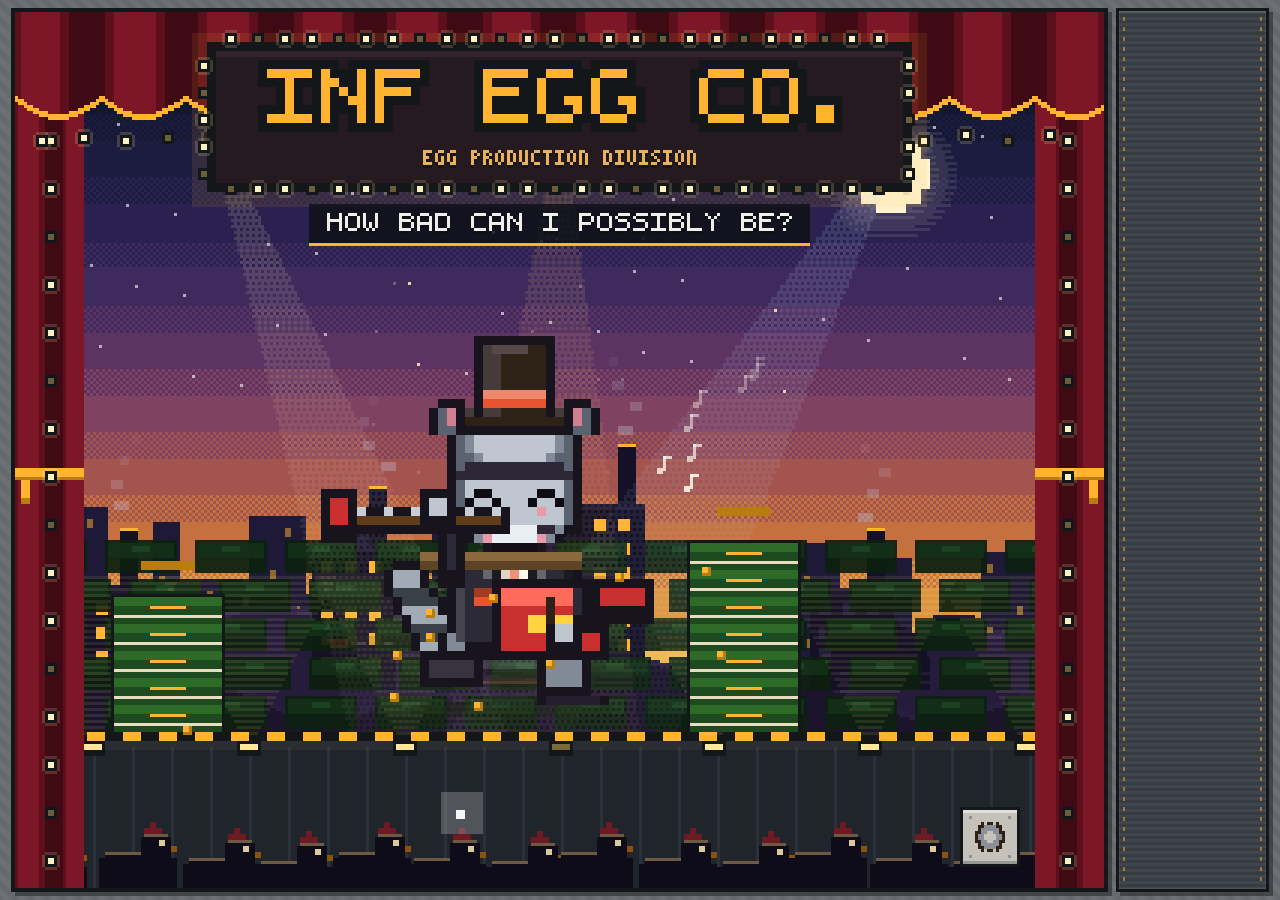
==== commit b544e8ae: "Black dot eyes and ears, a paw that reads, and bugs in the soil The founder is redrawn again. The ey" ====
--- a/index.html
+++ b/index.html
@@ -21,6 +21,7 @@
         <span class="pill" id="pill-feed" title="Feed pellets in the barn"><b id="r-feed">0/40</b></span>
         <span class="pill" id="pill-cap" title="Chickens on the ranch"><b id="r-cap">0/10</b></span>
         <button class="pill" id="pill-food" data-act="open-food" title="The pantry - produce and goods, tap to open"><b id="r-food">0</b></button>
+        <button class="pill" id="pill-bugs" data-act="open-bugs" title="The bug jar - worms and grubs, tap to scatter or sell" hidden><b id="r-bugs">0</b></button>
         <span class="pill" id="pill-sky" title="The weather over the valley"><b id="r-sky">CLEAR</b></span>
         <button class="pill" id="pill-age" data-act="open-ages" title="The age the company is in - tap for what the next one needs"><b id="r-age">STRAW AGE</b></button>
       </div>
--- a/style.css
+++ b/style.css
@@ -2,7 +2,7 @@
    one drawn cell is 128 of 1024 units, so any font-size that is a
    multiple of 8 lands on whole pixels and renders with hard edges. */
 @font-face{font-family:'Eggworks';font-style:normal;font-weight:400;font-display:block;src:url([data-uri]) format('truetype');}
-@font-face{font-family:'Eggworks';font-style:normal;font-weight:700;font-display:block;src:url([data-uri]) format('truetype');}
+@font-face{font-family:'Eggworks';font-style:normal;font-weight:700;font-display:block;src:url([data-uri]) format('truetype');}
 
 /* ============================================================
    INF EGG CO. v3 — cozy pixel ranch, nearly chromeless
@@ -34,17 +34,21 @@
   /* one scale for the whole interface: every new panel measures itself
      against these, so nothing is a different size from its neighbour */
   --key:54px;          /* a rail key */
-  --fs-tiny:8px;       /* one cell to a device pixel */
-  --fs-small:8px;
+  --fs-tiny:8px;       /* one cell to a device pixel: badges and footnotes */
+  --fs-small:16px;     /* two pixels to a cell, so the grid still shows */
   --fs-mid:16px;
   --fs-head:24px;
   --fs-body:16px;      /* running text */
   --bw:4px;            /* the border everything wears */
   --lift:4px 4px 0 var(--shadow);
 }
-body.big-ui{ --key:64px; --fs-tiny:16px; --fs-small:16px; --fs-mid:16px; --fs-head:32px; --fs-body:24px; }
+body.big-ui{ --key:76px; --fs-tiny:16px; --fs-small:16px; --fs-mid:24px; --fs-head:32px; --fs-body:24px; }
 
 *{ box-sizing:border-box; }
+/* nothing in the interface is text you would want to select: dragging a
+   tool across the clipboard used to leave half of it highlighted blue */
+body{ -webkit-user-select:none; user-select:none; }
+input, textarea{ -webkit-user-select:text; user-select:text; }
 html,body{ margin:0; padding:0; height:100%; }
 [hidden]{ display:none !important; }
 
@@ -122,7 +126,7 @@
 .tool-key{
   position:absolute; left:-6px; top:-6px;
   width:20px; height:20px; line-height:20px; text-align:center;
-  font-family:var(--font-px); font-size:8px; text-decoration:none;
+  font-family:var(--font-px); font-size:16px; text-decoration:none;
   color:var(--cream); background:var(--ink);
   border:2px solid var(--cream);
   box-shadow:1px 1px 0 rgba(0,0,0,.4);
@@ -151,7 +155,7 @@
 }
 .desk-btn canvas{ transform:scale(1.15); }
 .desk-btn small{
-  font-family:var(--font-px); font-size:8px; letter-spacing:0; color:var(--ink);
+  font-family:var(--font-px); font-size:16px; letter-spacing:0; color:var(--ink);
 }
 .desk-btn:hover:not(:disabled){ transform:translateY(-4px) scale(1.03); filter:brightness(1.06); }
 .desk-btn:active:not(:disabled){ transform:translateY(3px) scale(.96); box-shadow:0 2px 0 var(--shadow); }
@@ -170,7 +174,7 @@
   display:flex; flex-direction:column; align-items:center; justify-content:center; gap:3px;
   image-rendering:pixelated;
 }
-.tool-btn small{ font-family:var(--font-px); font-size:8px; color:var(--ink-soft); letter-spacing:0; }
+.tool-btn small{ font-family:var(--font-px); font-size:16px; color:var(--ink-soft); letter-spacing:0; }
 .tool-btn.active small{ color:var(--ink); }
 .tool-btn:hover{ filter:brightness(1.07); }
 .tool-btn.active{
@@ -193,7 +197,7 @@
   flex:none; align-self:center; display:flex; align-items:center; gap:6px;
   padding:6px 10px; margin-left:4px;
   border:3px dashed var(--ink-soft); color:var(--ink-soft);
-  font-family:var(--font-px); font-size:8px; letter-spacing:0; line-height:1.3; max-width:90px;
+  font-family:var(--font-px); font-size:16px; letter-spacing:0; line-height:1.3; max-width:90px;
 }
 
 /* ---------- the quest card ---------- */
@@ -208,11 +212,11 @@
 #quest-card:hover{ filter:brightness(1.04); transform:rotate(1deg) translateY(-2px); }
 #quest-card canvas{ flex:none; image-rendering:pixelated; margin-top:2px; }
 #quest-card > div{ flex:1; min-width:0; display:flex; flex-direction:column; gap:3px; }
-#quest-card small{ font-family:var(--font-px); font-size:8px; letter-spacing:1px; color:var(--pink-dark); }
-#quest-card b{ font-family:var(--font-px); font-size:8px; color:var(--ink); }
+#quest-card small{ font-family:var(--font-px); font-size:16px; letter-spacing:1px; color:var(--pink-dark); }
+#quest-card b{ font-family:var(--font-px); font-size:16px; color:var(--ink); }
 #quest-card u{ position:relative; display:block; height:9px; border:2px solid var(--ink); background:#fff; text-decoration:none; }
 #quest-card u s{ display:block; height:100%; background:var(--gold); text-decoration:none; }
-#quest-card u i{ position:absolute; right:3px; top:-3px; font-style:normal; font-family:var(--font-px); font-size:8px; color:var(--ink); }
+#quest-card u i{ position:absolute; right:3px; top:-3px; font-style:normal; font-family:var(--font-px); font-size:16px; color:var(--ink); }
 #quest-card span{ font-size:16px; color:var(--ink-soft); }
 @media (max-width:700px){ #quest-card span{ display:none; } #quest-card{ top:40px; width:52%; } }
 
@@ -267,9 +271,9 @@
   background:#0d1a12; box-shadow:0 160px 0 #0d1a12, inset 1px 1px 0 rgba(255,255,255,.25);
 }
 .cf-letterhead{ text-align:center; border-bottom:3px double var(--ink); padding:2px 90px 8px 0; margin-bottom:10px; line-height:1; }
-.cf-letterhead small{ display:block; font-family:var(--font-px); font-size:8px; letter-spacing:2px; color:var(--ink-soft); line-height:1.6; }
-.cf-letterhead b{ display:block; font-family:var(--font-px); font-size:8px; letter-spacing:1px; line-height:1.5; margin:4px 0; }
-.cf-letterhead i{ display:block; font-style:normal; font-family:var(--font-px); font-size:8px; color:var(--pink-dark); letter-spacing:1px; line-height:1.6; }
+.cf-letterhead small{ display:block; font-family:var(--font-px); font-size:16px; letter-spacing:2px; color:var(--ink-soft); line-height:1.6; }
+.cf-letterhead b{ display:block; font-family:var(--font-px); font-size:16px; letter-spacing:1px; line-height:1.5; margin:4px 0; }
+.cf-letterhead i{ display:block; font-style:normal; font-family:var(--font-px); font-size:16px; color:var(--pink-dark); letter-spacing:1px; line-height:1.6; }
 .cf-body{ display:flex; gap:14px; align-items:flex-start; }
 .cf-photo{
   flex:none; width:66px; height:72px; border:4px solid var(--ink); background:#fff;
@@ -278,7 +282,7 @@
 .cf-photo canvas{ image-rendering:pixelated; }
 .cf-fields{ flex:1; min-width:0; display:flex; flex-direction:column; gap:4px; }
 .cf-line{ display:flex; align-items:baseline; gap:8px; }
-.cf-line > i{ font-style:normal; font-family:var(--font-px); font-size:8px; color:var(--ink-soft); width:66px; flex:none; }
+.cf-line > i{ font-style:normal; font-family:var(--font-px); font-size:16px; color:var(--ink-soft); width:66px; flex:none; }
 .cf-line > span, .cf-line > input{
   flex:1; min-width:0; font-family:var(--font-body); font-size:16px; line-height:1.05; color:var(--ink);
   border:none; border-bottom:3px dotted var(--ink-soft); background:transparent; padding:0 2px 2px;
@@ -294,10 +298,10 @@
 .cf-pick.swatch{ width:26px; height:26px; }
 .brand-preview{ display:block; width:min(240px, 100%); height:auto; image-rendering:pixelated; border:4px solid var(--ink); background:#8ed254; }
 .cf-specimen{ display:flex; flex-direction:row; align-items:center; gap:14px; margin:8px 0 2px; }
-.cf-specimen small{ font-family:var(--font-px); font-size:8px; letter-spacing:2px; color:var(--ink-soft); }
+.cf-specimen small{ font-family:var(--font-px); font-size:16px; letter-spacing:2px; color:var(--ink-soft); }
 /* the signature box: dotted, with an X where the pen goes */
 .cf-sign{ display:flex; gap:12px; align-items:flex-end; margin-top:6px; flex-wrap:wrap; }
-.cf-sign > i{ font-style:normal; font-family:var(--font-px); font-size:8px; color:var(--ink-soft); width:66px; flex:none; align-self:flex-start; padding-top:8px; }
+.cf-sign > i{ font-style:normal; font-family:var(--font-px); font-size:16px; color:var(--ink-soft); width:66px; flex:none; align-self:flex-start; padding-top:8px; }
 .cf-pad{ position:relative; flex:1; min-width:220px; max-width:300px; }
 #sig-pad{
   display:block; width:100%; max-width:300px; height:auto; aspect-ratio:3 / 1;
@@ -309,11 +313,11 @@
 }
 .cf-pad u{ position:absolute; left:26px; right:14px; bottom:18px; height:0; border-bottom:2px solid var(--ink-soft); pointer-events:none; }
 .cf-pad.signed u{ border-bottom-color:var(--ink); }
-.cf-sign .btn.btn-tiny{ font-size:8px; padding:6px 8px; align-self:center; }
+.cf-sign .btn.btn-tiny{ font-size:16px; padding:6px 8px; align-self:center; }
 .cf-foot{ display:flex; justify-content:flex-end; align-items:center; gap:10px; margin-top:6px; }
 .cf-foot .btn{ font-size:16px; padding:8px 16px; }
-.cf-foot small{ font-family:var(--font-px); font-size:8px; color:var(--pink-dark); margin-right:auto; }
-.cf-paper .stamp{ right:14px; top:14px; font-size:8px; letter-spacing:2px; transform:rotate(9deg); opacity:.6; }
+.cf-foot small{ font-family:var(--font-px); font-size:16px; color:var(--pink-dark); margin-right:auto; }
+.cf-paper .stamp{ right:14px; top:14px; font-size:16px; letter-spacing:2px; transform:rotate(9deg); opacity:.6; }
 .cf-signature{ image-rendering:pixelated; display:block; }
 .modal-panel.company{ width:min(760px, 100%); background:#c99a62; border-color:#5e3d18; }
 .modal-panel.company .modal-head h2{ color:#3a2a16; }
@@ -328,20 +332,20 @@
 }
 /* ---------- the ledger ---------- */
 .ledger-sec{ border:4px solid var(--ink); background:var(--panel); box-shadow:4px 4px 0 var(--shadow); padding:10px 12px; margin-bottom:12px; }
-.ledger-sec > b{ font-family:var(--font-px); font-size:8px; display:block; margin-bottom:8px; }
+.ledger-sec > b{ font-family:var(--font-px); font-size:16px; display:block; margin-bottom:8px; }
 .ledger-graph{ display:block; image-rendering:pixelated; border:3px solid var(--ink); max-width:100%; }
 .ledger-sec .tally{ border:none; padding:0; margin-top:10px; }
-.tally small{ font-family:var(--font-px); font-size:8px; color:var(--ink-soft); letter-spacing:0; text-align:center; }
+.tally small{ font-family:var(--font-px); font-size:16px; color:var(--ink-soft); letter-spacing:0; text-align:center; }
 .stock-row{ display:flex; align-items:center; gap:10px; flex-wrap:wrap; padding:7px 0; border-top:3px dashed rgba(122,90,58,.35); }
 .stock-row.own{ border-top:none; background:var(--panel2); padding:7px 8px; }
-.stock-row b{ font-family:var(--font-px); font-size:8px; min-width:150px; }
+.stock-row b{ font-family:var(--font-px); font-size:16px; min-width:150px; }
 .stock-row span{ font-size:16px; color:var(--ink-soft); }
 .stock-swatch{ width:14px; height:14px; border:3px solid var(--ink); display:block; }
 .stock-price.up{ color:var(--green-dark); }
 .stock-price.down{ color:var(--pink-dark); }
 .stock-row .ledger-graph{ border-width:2px; }
 .stock-row .ip-btns{ margin:0; margin-left:auto; }
-.stock-row .ip-btns .btn{ font-size:8px; padding:5px 6px; }
+.stock-row .ip-btns .btn{ font-size:16px; padding:5px 6px; }
 .modal-panel.book .tab-btn:nth-child(7){ background:#3a3a4a; color:#ffd23f; }
 .modal-panel.book .tab-btn:nth-child(8){ background:#f2c14e; color:#4a3410; }
 /* the secrets page: cards stay face down until found */
@@ -352,7 +356,7 @@
 /* the age pill is the one pill you can press */
 #pill-age{ pointer-events:auto; cursor:pointer; font-family:var(--font-px); transition:transform .1s var(--pop); }
 #pill-age:hover{ transform:translateY(-2px); filter:brightness(1.05); }
-#pill-age b{ font-size:8px; letter-spacing:0; }
+#pill-age b{ font-size:16px; letter-spacing:0; }
 
 /* ============================================================
    THE DOCK
@@ -391,14 +395,14 @@
 }
 .pal-tabs{ display:flex; gap:4px; flex-wrap:wrap; }
 .pal-tab{
-  font-family:var(--font-px); font-size:8px; display:inline-flex; align-items:center; gap:4px;
+  font-family:var(--font-px); font-size:16px; display:inline-flex; align-items:center; gap:4px;
   border:4px solid var(--ink); background:var(--panel2); color:var(--ink); padding:5px 8px;
 }
 .pal-tab.active{ background:var(--ink); color:var(--gold); }
 .pal-tab.dim{ opacity:.55; }
 .dock-tabs .pal-tab{
   width:100%; justify-content:flex-start; gap:3px;
-  padding:5px 4px 5px 4px; font-size:8px;
+  padding:5px 4px 5px 4px; font-size:16px;
   overflow:hidden; white-space:nowrap;
   box-shadow:2px 2px 0 var(--shadow);
 }
@@ -410,7 +414,7 @@
   background:var(--panel2); border:4px solid var(--ink);
   padding:4px 5px;
 }
-.pal-btn b{ font-family:var(--font-px); font-size:8px; }
+.pal-btn b{ font-family:var(--font-px); font-size:16px; }
 .pal-btn.farm b{
   background:rgba(255,253,246,.92); padding:2px 4px; line-height:1.2;
   box-shadow:0 0 0 1px rgba(122,90,58,.25);
@@ -419,7 +423,7 @@
 .pal-btn.farm canvas{ image-rendering:pixelated; }
 .farm-info{ color:var(--ink-soft); }
 .pal-btn small{
-  font-family:var(--font-px); font-size:8px;
+  font-family:var(--font-px); font-size:16px;
   display:inline-flex; align-items:center; gap:3px;
 }
 .pal-btn.small{ min-height:46px; }
@@ -453,16 +457,16 @@
   display:flex; align-items:center; gap:8px; margin-bottom:6px;
 }
 #inspect-panel .ip-head b{ font-family:var(--font-px); font-size:16px; line-height:1.4; flex:1; }
-#inspect-panel .ip-sub{ font-family:var(--font-px); font-size:8px; color:var(--ink-soft); display:block; margin-top:3px; }
+#inspect-panel .ip-sub{ font-family:var(--font-px); font-size:16px; color:var(--ink-soft); display:block; margin-top:3px; }
 #inspect-panel .ip-row{
   display:flex; justify-content:space-between; gap:8px;
   border-bottom:2px dotted #d8c8a4; padding:2px 0;
 }
-#inspect-panel .ip-row span:last-child{ color:var(--ink); font-family:var(--font-px); font-size:8px; align-self:center; }
+#inspect-panel .ip-row span:last-child{ color:var(--ink); font-family:var(--font-px); font-size:16px; align-self:center; }
 #inspect-panel .ip-row span:first-child{ color:var(--ink-soft); }
 #inspect-panel .ip-note{ color:var(--ink-soft); margin:5px 0 2px; }
 #inspect-panel .ip-btns{ display:flex; gap:5px; flex-wrap:wrap; margin-top:7px; }
-#inspect-panel .ip-btns .btn{ font-size:8px; padding:6px 7px; }
+#inspect-panel .ip-btns .btn{ font-size:16px; padding:6px 7px; }
 #inspect-panel .ip-close{ margin-left:auto; }
 #inspect-panel canvas{ image-rendering:pixelated; }
 
@@ -477,7 +481,7 @@
 .hire-card .hc-mid{ flex:1; min-width:0; display:flex; flex-direction:column; gap:3px; }
 .hire-card b{ font-family:var(--font-px); font-size:16px; }
 .hire-card span{ font-size:16px; color:var(--ink-soft); line-height:1.05; }
-.hire-card .btn{ font-size:8px; display:inline-flex; align-items:center; gap:4px; align-self:flex-start; }
+.hire-card .btn{ font-size:16px; display:inline-flex; align-items:center; gap:4px; align-self:flex-start; }
 .hire-card.locked{ opacity:.55; }
 #crew-list{ display:flex; flex-wrap:wrap; gap:6px; margin-top:12px; }
 .crew-chip{
@@ -486,7 +490,7 @@
   box-shadow:2px 2px 0 var(--shadow); padding:4px 7px; font-size:16px;
 }
 .crew-chip canvas{ image-rendering:pixelated; }
-.crew-chip .btn{ font-size:8px; padding:4px 5px; }
+.crew-chip .btn{ font-size:16px; padding:4px 5px; }
 #hire-warn{ color:var(--pink-dark); margin:8px 0 0; }
 
 /* title screen */
@@ -526,7 +530,7 @@
   box-shadow:2px 2px 0 var(--shadow); padding:6px 9px;
 }
 .diary-row canvas{ image-rendering:pixelated; flex:none; }
-.diary-row .d-day{ font-family:var(--font-px); font-size:8px; color:var(--ink-soft); flex:none; width:56px; }
+.diary-row .d-day{ font-family:var(--font-px); font-size:16px; color:var(--ink-soft); flex:none; width:56px; }
 .diary-row .d-text{ font-size:24px; }
 .diary-empty{ color:var(--ink-soft); }
 
@@ -540,7 +544,7 @@
   display:flex; align-items:center; gap:8px;
 }
 .egg-card canvas{ image-rendering:pixelated; flex:none; }
-.egg-card b{ font-family:var(--font-px); font-size:8px; display:block; }
+.egg-card b{ font-family:var(--font-px); font-size:16px; display:block; }
 .egg-card span{ font-size:16px; color:var(--ink-soft); }
 
 /* speech bubble hints */
@@ -626,7 +630,7 @@
 }
 #skill-card .skc-mid{ display:flex; flex-direction:column; gap:3px; flex:1; min-width:0; }
 #skill-card b{ font-family:var(--font-px); font-size:16px; }
-#skill-card b small{ color:var(--ink-soft); font-size:8px; letter-spacing:1px; }
+#skill-card b small{ color:var(--ink-soft); font-size:16px; letter-spacing:1px; }
 #skill-card span{ font-size:16px; color:var(--ink-soft); }
 #skill-card .skc-lock{ color:var(--pink-dark); }
 #skill-card .sk-hint{ color:var(--ink-soft); }
@@ -654,7 +658,7 @@
   min-height:110px;
 }
 .pedia-card canvas{ width:48px; height:48px; }
-.pedia-card .p-name{ font-family:var(--font-px); font-size:8px; line-height:1.5; }
+.pedia-card .p-name{ font-family:var(--font-px); font-size:16px; line-height:1.5; }
 .pedia-card .p-count{ font-size:16px; color:var(--ink-soft); }
 .pedia-card .p-quip{ font-size:16px; color:var(--ink-soft); line-height:1.1; }
 .pedia-card.unknown{ background:#e8dbc0; }
@@ -736,20 +740,20 @@
 .crew-card canvas{ image-rendering:pixelated; flex:none; }
 .cc-head{ display:flex; align-items:center; gap:8px; }
 .cc-who{ flex:1; min-width:0; display:flex; flex-direction:column; }
-.cc-who b{ font-family:var(--font-px); font-size:8px; line-height:1.4; }
+.cc-who b{ font-family:var(--font-px); font-size:16px; line-height:1.4; }
 .cc-who span{ font-size:16px; color:var(--ink-soft); display:flex; align-items:center; gap:4px; }
 .cc-state{ font-size:16px; color:var(--ink-soft); text-transform:uppercase; }
 .st-block{ display:flex; flex-direction:column; gap:2px; }
 .st-row{ display:flex; align-items:center; gap:5px; font-size:16px; }
-.st-row i{ font-style:normal; font-family:var(--font-px); font-size:8px; width:34px; color:var(--ink-soft); }
+.st-row i{ font-style:normal; font-family:var(--font-px); font-size:16px; width:34px; color:var(--ink-soft); }
 .st-row.lead i{ color:var(--ink); }
 .st-row u{ flex:1; height:7px; border:2px solid var(--ink); background:#fff; text-decoration:none; }
 .st-row s{ display:block; height:100%; background:var(--ink-soft); text-decoration:none; }
-.st-row b{ font-family:var(--font-px); font-size:8px; width:16px; text-align:right; }
+.st-row b{ font-family:var(--font-px); font-size:16px; width:16px; text-align:right; }
 .trait-row{ display:flex; flex-wrap:wrap; gap:4px; }
 .trait-row em{ font-size:16px; color:var(--ink-soft); font-style:italic; }
 .trait{
-  font-family:var(--font-px); font-size:8px; padding:3px 4px;
+  font-family:var(--font-px); font-size:16px; padding:3px 4px;
   border:2px solid var(--ink); background:var(--green); color:#22400f;
 }
 .trait.bad{ background:#f2a08f; color:#5e1c12; }
@@ -758,7 +762,7 @@
 .cc-roles{ display:flex; flex-wrap:wrap; gap:4px; align-items:center; }
 .cc-roles .btn{ padding:4px 5px; }
 .cc-roles .btn.on{ background:var(--gold); }
-.cc-roles .cc-fire{ margin-left:auto; font-size:8px; background:#f2a08f; }
+.cc-roles .cc-fire{ margin-left:auto; font-size:16px; background:#f2a08f; }
 .cc-hint{ font-size:16px; color:var(--ink-soft); font-style:italic; margin-left:auto; }
 .crew-none{ font-size:16px; color:var(--ink-soft); margin:0 0 10px; }
 
@@ -772,16 +776,16 @@
 .bot-card.locked{ opacity:.55; }
 
 .stat-legend{ border:4px dashed var(--ink-soft); padding:8px 10px; }
-.stat-legend > b{ font-family:var(--font-px); font-size:8px; display:block; margin-bottom:6px; }
+.stat-legend > b{ font-family:var(--font-px); font-size:16px; display:block; margin-bottom:6px; }
 .stat-legend > div{ display:flex; align-items:flex-start; gap:6px; margin-bottom:4px; font-size:16px; }
-.stat-legend i{ font-style:normal; font-family:var(--font-px); font-size:8px; width:52px; flex:none; color:var(--ink); padding-top:2px; }
+.stat-legend i{ font-style:normal; font-family:var(--font-px); font-size:16px; width:52px; flex:none; color:var(--ink); padding-top:2px; }
 .stat-legend span{ color:var(--ink-soft); line-height:1.06; }
 .stat-legend canvas{ image-rendering:pixelated; flex:none; }
 
 .tool-btn{ position:relative; }
 .tb-badge{
   position:absolute; top:-5px; right:-5px; min-width:17px; height:17px;
-  font-family:var(--font-px); font-size:8px; font-style:normal; line-height:17px;
+  font-family:var(--font-px); font-size:16px; font-style:normal; line-height:17px;
   border:2px solid var(--ink); background:var(--green); color:#22400f;
   text-align:center; box-shadow:2px 2px 0 var(--shadow);
 }
@@ -811,15 +815,15 @@
 }
 .veh-card > canvas{ image-rendering:pixelated; height:64px; width:auto; max-width:100%; object-fit:contain; }
 .veh-card .btn canvas{ height:auto; }
-.veh-card b{ font-family:var(--font-px); font-size:8px; }
+.veh-card b{ font-family:var(--font-px); font-size:16px; }
 .veh-card span{ font-size:16px; color:var(--ink-soft); line-height:1.05; }
 .veh-card i{ font-size:16px; color:var(--ink-soft); font-style:italic; line-height:1.05; }
-.veh-card em{ font-family:var(--font-px); font-size:8px; font-style:normal; color:var(--ink-soft); margin-top:auto; }
+.veh-card em{ font-family:var(--font-px); font-size:16px; font-style:normal; color:var(--ink-soft); margin-top:auto; }
 .veh-card.current{ background:#fff3c4; border-color:var(--gold-dark); }
 .veh-card.owned{ opacity:.8; }
 .veh-card.locked{ opacity:.55; }
 .veh-card.locked > canvas{ filter:brightness(0) opacity(.35); }
-.veh-card .btn{ font-size:8px; display:inline-flex; align-items:center; gap:4px; margin-top:auto; }
+.veh-card .btn{ font-size:16px; display:inline-flex; align-items:center; gap:4px; margin-top:auto; }
 .route-list{ display:flex; flex-direction:column; gap:8px; }
 .route-card{
   display:flex; align-items:center; gap:12px;
@@ -827,12 +831,12 @@
 }
 .route-card > canvas{ image-rendering:pixelated; flex:none; background:#a6d6f0; border:2px solid var(--ink); }
 .route-card .rc-mid{ flex:1; min-width:0; display:flex; flex-direction:column; gap:2px; }
-.route-card b{ font-family:var(--font-px); font-size:8px; }
+.route-card b{ font-family:var(--font-px); font-size:16px; }
 .route-card span{ font-size:16px; color:var(--ink-soft); line-height:1.05; }
 .route-card i{ font-size:16px; color:var(--ink-soft); font-style:italic; }
 .route-card .rc-act{ display:flex; flex-direction:column; align-items:flex-end; gap:4px; flex:none; }
-.route-card .rc-act em{ font-family:var(--font-px); font-size:8px; font-style:normal; color:var(--ink-soft); }
-.route-card .btn{ font-size:8px; display:inline-flex; align-items:center; gap:4px; }
+.route-card .rc-act em{ font-family:var(--font-px); font-size:16px; font-style:normal; color:var(--ink-soft); }
+.route-card .btn{ font-size:16px; display:inline-flex; align-items:center; gap:4px; }
 .route-card.active{ background:#e6f5d0; border-color:var(--green-dark); }
 .route-card.locked{ opacity:.6; }
 .route-card.locked > canvas{ filter:brightness(0) opacity(.4); }
@@ -877,7 +881,7 @@
 }
 .modal-panel.book .tab-btn{
   writing-mode:vertical-rl; text-orientation:upright;
-  padding:12px 7px; font-size:8px; letter-spacing:1px; line-height:1;
+  padding:12px 7px; font-size:16px; letter-spacing:1px; line-height:1;
   border-left:none; box-shadow:3px 3px 0 var(--shadow);
   background:var(--pink); color:#4a1c30;
 }
@@ -910,7 +914,7 @@
 .crop-card.unknown{ background:#e8dbc0; }
 .crop-stages{ display:flex; gap:4px; align-items:flex-end; justify-content:center; background:#c9e6a0; border:2px solid var(--ink); padding:4px; }
 .crop-stages canvas{ image-rendering:pixelated; }
-.crop-card b{ font-family:var(--font-px); font-size:8px; }
+.crop-card b{ font-family:var(--font-px); font-size:16px; }
 .crop-card span{ font-size:16px; color:var(--ink-soft); line-height:1.05; }
 .crop-card i{ font-size:16px; color:var(--ink-soft); font-style:italic; line-height:1.05; }
 .veh-row.book .veh-card{ width:140px; }
@@ -957,12 +961,12 @@
 .hq-needed canvas{ image-rendering:pixelated; flex:none; }
 .hq-needed b{ font-family:var(--font-px); font-size:16px; display:block; margin-bottom:6px; }
 .hq-needed p{ margin:0 0 6px; font-size:16px; color:var(--ink-soft); line-height:1.1; }
-.hq-cost{ display:flex; align-items:center; gap:5px; font-family:var(--font-px); font-size:8px; color:var(--ink); }
+.hq-cost{ display:flex; align-items:center; gap:5px; font-family:var(--font-px); font-size:16px; color:var(--ink); }
 
 .bot-card .hc-mid{ flex:1; min-width:0; display:flex; flex-direction:column; gap:4px; align-items:flex-start; }
-.bot-card b{ font-family:var(--font-px); font-size:8px; }
+.bot-card b{ font-family:var(--font-px); font-size:16px; }
 .bot-card span{ font-size:16px; color:var(--ink-soft); line-height:1.06; }
-.bot-card .btn{ font-size:8px; display:inline-flex; align-items:center; gap:4px; margin-top:auto; }
+.bot-card .btn{ font-size:16px; display:inline-flex; align-items:center; gap:4px; margin-top:auto; }
 .bot-card > canvas{ image-rendering:pixelated; flex:none; }
 
 
@@ -1019,14 +1023,14 @@
 .tool-btn.tool-menu canvas, .tool-btn.tool-crew canvas{ transform:scale(1.15); }
 .tb-badge{
   top:-8px; right:-8px; min-width:26px; height:26px; line-height:26px;
-  font-size:8px; border-width:3px;
+  font-size:16px; border-width:3px;
 }
 
 /* palettes: big picture tiles, a name and a price, nothing else */
 #build-palette, #farm-palette{ bottom:100px; padding:8px; gap:10px; }
 .pal-tabs{ gap:6px; }
 .pal-tab{
-  font-size:8px; padding:9px 13px; gap:6px; border-width:4px;
+  font-size:16px; padding:9px 13px; gap:6px; border-width:4px;
   box-shadow:3px 3px 0 var(--shadow);
 }
 .pal-btn{
@@ -1035,8 +1039,8 @@
   padding:7px 6px;
 }
 .pal-btn canvas{ transform:scale(1.25); margin:4px 0; }
-.pal-btn b{ font-size:8px; line-height:1.3; }
-.pal-btn small{ font-size:8px; gap:4px; }
+.pal-btn b{ font-size:16px; line-height:1.3; }
+.pal-btn small{ font-size:16px; gap:4px; }
 .pal-btn.small{ min-height:76px; min-width:72px; }
 .pal-btn.active{ box-shadow:1px 1px 0 var(--shadow); }
 .farm-info{ font-size:16px; }
@@ -1057,15 +1061,15 @@
 /* crew: portrait, name, five coloured stat bars, a price. no essays. */
 .crew-card{ border-width:4px; box-shadow:5px 5px 0 var(--shadow); padding:10px; gap:7px; }
 .crew-card > .cc-head canvas{ transform:scale(1.3); margin:3px 6px 3px 3px; }
-.cc-who b{ font-size:8px; }
+.cc-who b{ font-size:16px; }
 .cc-who span{ font-size:16px; gap:6px; }
 .cc-state{ font-size:16px; }
 .st-row{ gap:7px; }
 .st-row i{ display:none; }
 .st-row u{ height:14px; border-width:3px; }
-.st-row b{ font-size:8px; width:26px; }
+.st-row b{ font-size:16px; width:26px; }
 .st-row canvas{ image-rendering:pixelated; flex:none; }
-.trait{ font-size:8px; padding:5px 6px; border-width:3px; }
+.trait{ font-size:16px; padding:5px 6px; border-width:3px; }
 .trait-row em{ font-size:16px; }
 .cc-meta{ font-size:16px; gap:12px; }
 .cc-roles{ gap:6px; }
@@ -1075,12 +1079,12 @@
 
 .bot-card{ border-width:4px; box-shadow:5px 5px 0 var(--shadow); padding:10px; gap:10px; align-items:center; }
 .bot-card > canvas{ transform:scale(1.4); margin:0 8px; }
-.bot-card b{ font-size:8px; }
-.bot-card .btn{ font-size:8px; }
+.bot-card b{ font-size:16px; }
+.bot-card .btn{ font-size:16px; }
 
 .notice{ border-width:4px; box-shadow:5px 5px 0 var(--shadow); padding:11px 13px; gap:13px; }
 .notice canvas{ transform:scale(1.4); margin:0 6px; }
-.notice b{ font-size:8px; }
+.notice b{ font-size:16px; }
 .notice span{ font-size:16px; }
 .notice .btn{ font-size:16px; }
 .no-bar{ height:14px; border-width:3px; }
@@ -1088,41 +1092,41 @@
 /* depot: art, a number, a price */
 .veh-card{ width:200px; border-width:4px; box-shadow:5px 5px 0 var(--shadow); padding:10px; gap:6px; }
 .veh-card > canvas{ height:76px; }
-.veh-card b{ font-size:8px; }
+.veh-card b{ font-size:16px; }
 .veh-card span{ font-size:16px; }
-.veh-card em{ font-size:8px; }
-.veh-card .btn{ font-size:8px; }
+.veh-card em{ font-size:16px; }
+.veh-card .btn{ font-size:16px; }
 .route-card{ border-width:4px; box-shadow:5px 5px 0 var(--shadow); padding:10px 12px; gap:14px; }
-.route-card b{ font-size:8px; }
+.route-card b{ font-size:16px; }
 .route-card span{ font-size:16px; }
-.route-card .rc-act em{ font-size:8px; }
-.route-card .btn{ font-size:8px; }
+.route-card .rc-act em{ font-size:16px; }
+.route-card .btn{ font-size:16px; }
 .depot-h{ font-size:16px; }
 .depot-foot span{ font-size:16px; }
 .depot-foot .btn{ font-size:16px; }
 
 /* the book */
-.modal-panel.book .tab-btn{ font-size:8px; padding:13px 8px; }
+.modal-panel.book .tab-btn{ font-size:16px; padding:13px 8px; }
 .pedia-card{ border-width:4px; }
-.pedia-card b{ font-size:8px; }
+.pedia-card b{ font-size:16px; }
 .pedia-card span, .pedia-card i{ font-size:16px; }
 .pedia-card canvas{ transform:scale(1.15); }
 .ps-head b{ font-size:16px; }
 .ps-head span{ font-size:16px; }
 .pedia-intro{ font-size:16px; }
-.crop-card b{ font-size:8px; }
+.crop-card b{ font-size:16px; }
 .crop-card span, .crop-card i{ font-size:16px; }
-.egg-card b{ font-size:8px; }
+.egg-card b{ font-size:16px; }
 .diary-row{ font-size:16px; }
 .diary-row i{ font-size:16px; }
 
 /* inspect panel: a portrait, then rows of icon + number */
 #inspect-panel{ border-width:4px; box-shadow:5px 5px 0 var(--shadow); }
-#inspect-panel .ip-head b{ font-size:8px; }
+#inspect-panel .ip-head b{ font-size:16px; }
 #inspect-panel .ip-row{ font-size:16px; }
 #inspect-panel .ip-row b{ font-size:16px; }
 #inspect-panel .ip-note{ font-size:16px; }
-#inspect-panel .btn{ font-size:8px; }
+#inspect-panel .btn{ font-size:16px; }
 
 /* toasts and bubbles */
 #toasts .toast{ border-width:4px; box-shadow:5px 6px 0 var(--shadow); padding:12px 16px; }
@@ -1171,7 +1175,7 @@
 .farm-info{ display:flex; gap:7px; justify-content:flex-end; align-items:center; flex-wrap:wrap; }
 .farm-info span{
   display:inline-flex; align-items:center; gap:5px; justify-content:flex-end;
-  font-family:var(--font-px); font-size:8px;
+  font-family:var(--font-px); font-size:16px;
   background:rgba(255,253,246,.75); border:2px solid rgba(122,90,58,.28);
   padding:2px 6px 2px 4px; line-height:1.1; min-width:54px;
 }
@@ -1209,8 +1213,8 @@
   background:var(--ink); color:var(--cream);
   padding:8px 12px 8px 34px;
 }
-.form-head i{ font-style:normal; font-family:var(--font-px); font-size:8px; opacity:.8; }
-.form-head b{ font-family:var(--font-px); font-size:8px; margin-left:auto; }
+.form-head i{ font-style:normal; font-family:var(--font-px); font-size:16px; opacity:.8; }
+.form-head b{ font-family:var(--font-px); font-size:16px; margin-left:auto; }
 
 .form-body{ display:flex; gap:12px; padding:2px 12px 0 34px; align-items:flex-start; }
 .form-photo{
@@ -1224,7 +1228,7 @@
 .form-fields{ flex:1; min-width:0; display:flex; flex-direction:column; gap:6px; }
 .ff{ display:flex; align-items:baseline; gap:8px; }
 .ff i{
-  font-style:normal; font-family:var(--font-px); font-size:8px;
+  font-style:normal; font-family:var(--font-px); font-size:16px;
   color:var(--ink-soft); flex:none; width:56px;
 }
 .ff span{
@@ -1232,20 +1236,20 @@
   border-bottom:3px dotted var(--ink-soft); padding-bottom:2px;
   display:flex; align-items:center; gap:6px; flex-wrap:wrap;
 }
-.ff.wide span{ font-family:var(--font-px); font-size:8px; }
+.ff.wide span{ font-family:var(--font-px); font-size:16px; }
 .chip{ display:inline-flex; align-items:center; gap:5px; font-size:16px; flex-wrap:nowrap; white-space:nowrap; }
 .chip canvas{ image-rendering:pixelated; }
 .chip.pay{ color:#1f7a2a; }
 
 .form-rate{ padding:0 12px 0 34px; }
-.form-rate > i{ font-style:normal; font-family:var(--font-px); font-size:8px; color:var(--ink-soft); display:block; margin-bottom:4px; }
+.form-rate > i{ font-style:normal; font-family:var(--font-px); font-size:16px; color:var(--ink-soft); display:block; margin-bottom:4px; }
 .form-card .trait-row{ padding:0 12px 0 34px; }
 .form-meta{ display:flex; gap:14px; align-items:center; padding:0 12px 0 34px; font-size:16px; color:var(--ink-soft); }
 .form-meta span{ display:inline-flex; align-items:center; gap:5px; }
-.form-state{ margin-left:auto; font-family:var(--font-px); font-size:8px; color:var(--ink); }
+.form-state{ margin-left:auto; font-family:var(--font-px); font-size:16px; color:var(--ink); }
 
 .form-roles{ display:flex; align-items:center; gap:9px; padding:0 12px 0 34px; flex-wrap:wrap; }
-.form-roles > i{ font-style:normal; font-family:var(--font-px); font-size:8px; color:var(--ink-soft); }
+.form-roles > i{ font-style:normal; font-family:var(--font-px); font-size:16px; color:var(--ink-soft); }
 .tickrow{ display:flex; gap:6px; flex-wrap:wrap; }
 .tick{
   width:44px; height:44px; padding:0;
@@ -1260,7 +1264,7 @@
 .tick.on{ background:var(--gold); box-shadow:1px 1px 0 var(--shadow); transform:translate(2px,2px); }
 .tick.go{ background:#dff5c8; }
 .tick:disabled{ cursor:default; }
-.cc-fire{ margin-left:auto; background:#f2a08f; font-size:8px; }
+.cc-fire{ margin-left:auto; background:#f2a08f; font-size:16px; }
 
 /* the stamp, rolled on at an angle */
 .stamp{
@@ -1386,8 +1390,8 @@
 .qd-face canvas{ image-rendering:pixelated; margin-bottom:-3px; }
 .qd-body{ grid-area:body; min-width:0; padding:7px 9px 8px; display:flex; flex-direction:column; gap:3px; }
 .qd-top{ display:flex; align-items:baseline; gap:6px; }
-.qd-top b{ font-family:var(--font-px); font-size:8px; color:var(--ink); }
-.qd-top small{ font-family:var(--font-px); font-size:8px; color:var(--pink-dark); margin-left:auto; letter-spacing:1px; }
+.qd-top b{ font-family:var(--font-px); font-size:16px; color:var(--ink); }
+.qd-top small{ font-family:var(--font-px); font-size:16px; color:var(--pink-dark); margin-left:auto; letter-spacing:1px; }
 .qd-say{ font-size:16px; color:var(--ink); }
 /* the job strip runs the whole width, under everything he says */
 .qd-foot{
@@ -1396,12 +1400,12 @@
 }
 .qd-job{ display:flex; align-items:center; gap:7px; }
 .qd-job canvas{ image-rendering:pixelated; flex:none; }
-.qd-job i{ display:block; font-style:normal; font-family:var(--font-px); font-size:8px; color:var(--ink); }
-.qd-job em{ display:block; font-style:normal; font-family:var(--font-px); font-size:8px; color:#8a5e2a; margin-top:4px; }
+.qd-job i{ display:block; font-style:normal; font-family:var(--font-px); font-size:16px; color:var(--ink); }
+.qd-job em{ display:block; font-style:normal; font-family:var(--font-px); font-size:16px; color:#8a5e2a; margin-top:4px; }
 .qd-bar{ display:flex; align-items:center; gap:7px; }
 .qd-rail{ flex:1; min-width:0; height:10px; border:3px solid var(--ink); background:#fff; }
 .qd-rail s{ display:block; height:100%; background:var(--gold); text-decoration:none; }
-.qd-bar i{ flex:none; font-style:normal; font-family:var(--font-px); font-size:8px; color:var(--ink); }
+.qd-bar i{ flex:none; font-style:normal; font-family:var(--font-px); font-size:16px; color:var(--ink); }
 @media (max-width:700px){
   #quest-dialogue{ width:min(300px, 74%); top:52px; }
   .qd-say{ font-size:16px; }
@@ -1428,7 +1432,7 @@
 }
 .pt-col.active{ outline:4px solid #fff8ec; outline-offset:-1px; transform:translate(1px,1px); box-shadow:none; }
 .pt-size{ display:flex; gap:4px; }
-#poster-tools .btn{ font-size:8px; padding:8px 10px; }
+#poster-tools .btn{ font-size:16px; padding:8px 10px; }
 
 /* ============================================================
    THE RAIL
@@ -1483,16 +1487,16 @@
   gap:1px;
 }
 #siderail .desk-btn canvas, #siderail .tool-btn canvas{ transform:scale(.95); }
-#siderail .desk-btn small{ display:block; font-size:8px; letter-spacing:0; }
+#siderail .desk-btn small{ display:block; font-size:16px; letter-spacing:0; }
 #siderail .desk-btn:hover:not(:disabled){ transform:translateY(-3px) scale(1.03); }
 #siderail .desk-btn:active:not(:disabled){ transform:translateY(2px) scale(.96); box-shadow:0 2px 0 var(--shadow); }
 #siderail .tool-btn.active{ transform:translateY(3px); box-shadow:0 1px 0 var(--shadow); }
 #siderail .tool-btn.tool-menu, #siderail .tool-btn.tool-crew{
   width:var(--key); height:calc(var(--key) + 2px); align-self:auto;
 }
-#siderail .tool-key{ left:-5px; top:-5px; width:17px; height:17px; line-height:17px; font-size:8px; }
+#siderail .tool-key{ left:-5px; top:-5px; width:17px; height:17px; line-height:17px; font-size:16px; }
 #siderail .lock-badge{ right:-5px; top:-6px; width:19px; height:19px; }
-#siderail .tb-badge{ top:-6px; right:-6px; min-width:20px; height:20px; line-height:20px; font-size:8px; }
+#siderail .tb-badge{ top:-6px; right:-6px; min-width:20px; height:20px; line-height:20px; font-size:16px; }
 /* the dock is the one thing still allowed over the field, and only
    while you are holding a brush or a building */
 #build-palette, #farm-palette{ bottom:8px; }
@@ -1554,9 +1558,9 @@
 .modal-panel.book .tab-btn{ padding:10px 7px; letter-spacing:0; }
 /* eight tabs of upright lettering need a short window to give a little:
    they stay in one column rather than wrapping behind the book */
-@media (max-height:840px){ .modal-panel.book .tab-btn{ padding:7px 6px; font-size:8px; } }
-@media (max-height:740px){ .modal-panel.book .tab-btn{ padding:5px 6px; font-size:8px; } }
-@media (max-height:640px){ .modal-panel.book .tab-btn{ padding:4px 5px; font-size:8px; } }
+@media (max-height:840px){ .modal-panel.book .tab-btn{ padding:7px 6px; font-size:16px; } }
+@media (max-height:740px){ .modal-panel.book .tab-btn{ padding:5px 6px; font-size:16px; } }
+@media (max-height:640px){ .modal-panel.book .tab-btn{ padding:4px 5px; font-size:16px; } }
 @media (max-width:700px){
   .modal{ padding:6px; }
   .modal-panel{ max-height:calc(100vh - 12px); max-height:calc(100dvh - 12px); padding:12px; }
@@ -1618,10 +1622,10 @@
 .brand-preview{ width:100%; max-width:230px; }
 /* the pen: a ruled block with an X where the name goes */
 .cf-sign{ display:flex; flex-direction:column; align-items:stretch; gap:5px; margin:0; }
-.cf-sign small{ font-family:var(--font-px); font-size:8px; letter-spacing:1px; color:var(--ink-soft); }
+.cf-sign small{ font-family:var(--font-px); font-size:16px; letter-spacing:1px; color:var(--ink-soft); }
 .cf-shead{ display:flex; align-items:center; gap:8px; }
 .cf-shead small{ flex:1; min-width:0; }
-.cf-sign .btn.btn-tiny{ flex:none; font-size:8px; padding:4px 6px; box-shadow:2px 2px 0 var(--shadow); }
+.cf-sign .btn.btn-tiny{ flex:none; font-size:16px; padding:4px 6px; box-shadow:2px 2px 0 var(--shadow); }
 .cf-pad{
   position:relative; flex:none; width:100%; max-width:230px; min-width:0;
   background:
@@ -1631,13 +1635,13 @@
   box-shadow:inset 2px 2px 0 rgba(122,90,58,.14);
 }
 #sig-pad{ max-width:100%; border:none; background:transparent; position:relative; z-index:2; }
-.cf-pad::after{ left:6px; bottom:11px; font-size:8px; z-index:3; }
+.cf-pad::after{ left:6px; bottom:11px; font-size:16px; z-index:3; }
 .cf-pad u{ left:20px; right:10px; bottom:17px; border-bottom:2px dotted var(--ink-soft); z-index:1; }
 .cf-pad.signed u{ border-bottom-style:solid; border-bottom-color:var(--ink); }
 /* a ghost of the instruction, which the first stroke covers over */
 .cf-pad em{
   position:absolute; left:24px; bottom:28px; z-index:1;
-  font-style:normal; font-family:var(--font-px); font-size:8px; letter-spacing:2px;
+  font-style:normal; font-family:var(--font-px); font-size:16px; letter-spacing:2px;
   color:rgba(122,90,58,.3); pointer-events:none; line-height:1;
 }
 .cf-pad.signed em{ display:none; }
@@ -1645,7 +1649,7 @@
   border-top:3px double var(--ink); margin-top:8px; padding-top:7px;
   gap:12px; align-items:center;
 }
-.cf-foot small{ font-family:var(--font-px); font-size:8px; letter-spacing:1px; }
+.cf-foot small{ font-family:var(--font-px); font-size:16px; letter-spacing:1px; }
 .cf-letterhead{ padding:2px 96px 6px 0; margin-bottom:6px; }
 @media (max-width:760px){
   .cf-paper{ padding:10px 12px 12px 30px; }
@@ -1705,9 +1709,9 @@
 .td-top{ display:flex; align-items:center; gap:6px; }
 .td-top canvas{ image-rendering:pixelated; flex:none; }
 .td-top b{ font-family:var(--font-px); font-size:var(--fs-tiny); }
-.td-top em{ font-style:normal; font-family:var(--font-px); font-size:8px; color:#8a5e2a; margin-left:auto; white-space:nowrap; }
+.td-top em{ font-style:normal; font-family:var(--font-px); font-size:16px; color:#8a5e2a; margin-left:auto; white-space:nowrap; }
 .td-objs{ display:flex; flex-direction:column; gap:3px; margin-top:5px; }
-.obj{ display:flex; align-items:center; gap:6px; font-family:var(--font-px); font-size:8px; color:var(--ink); }
+.obj{ display:flex; align-items:center; gap:6px; font-family:var(--font-px); font-size:16px; color:var(--ink); }
 .obj-box{ width:12px; height:12px; border:2px solid var(--ink); background:#fff; display:flex; align-items:center; justify-content:center; flex:none; }
 .obj.done{ color:var(--ink-soft); text-decoration:line-through; }
 .obj.done .obj-box{ background:var(--green); }
@@ -1731,7 +1735,7 @@
 }
 .qb-row canvas{ image-rendering:pixelated; flex:none; }
 .qb-row b{ font-family:var(--font-px); font-size:var(--fs-tiny); flex:1; min-width:0; overflow:hidden; text-overflow:ellipsis; white-space:nowrap; }
-.qb-row small{ font-family:var(--font-px); font-size:8px; color:var(--ink-soft); }
+.qb-row small{ font-family:var(--font-px); font-size:16px; color:var(--ink-soft); }
 .qb-row small.hot{ color:#fff; background:var(--pink-dark); padding:2px 4px; }
 .qb-row.claimed{ background:#e6f3d2; opacity:.85; }
 .qb-row.ready{ background:#fff3c4; }
@@ -1747,7 +1751,7 @@
 .qb-head{ display:flex; align-items:center; gap:10px; border-top:3px dotted rgba(122,90,58,.35); padding-top:10px; position:relative; }
 .qb-head canvas{ image-rendering:pixelated; }
 .qb-head b{ display:block; font-family:var(--font-px); font-size:var(--fs-mid); }
-.qb-head small{ display:block; font-family:var(--font-px); font-size:8px; color:var(--ink-soft); margin-top:4px; letter-spacing:1px; }
+.qb-head small{ display:block; font-family:var(--font-px); font-size:16px; color:var(--ink-soft); margin-top:4px; letter-spacing:1px; }
 .qb-stamp{ margin-left:auto; font-family:var(--font-px); font-size:var(--fs-small); letter-spacing:2px; padding:5px 10px; border:3px solid currentColor; transform:rotate(-8deg); opacity:.7; }
 .qb-stamp.claimed{ color:#3f8a33; } .qb-stamp.ready{ color:#c98f1f; } .qb-stamp.active{ color:#2f5f9e; } .qb-stamp.later{ color:var(--ink-soft); }
 .qb-objs{ display:flex; flex-direction:column; gap:5px; }
@@ -1803,7 +1807,7 @@
 .gar-stats{ flex:1 1 220px; display:grid; grid-template-columns:repeat(2, 1fr); gap:8px; }
 .gar-stats > div{ background:#2e2e3a; border:3px solid #1a1a22; padding:8px; display:flex; flex-direction:column; align-items:center; gap:4px; text-align:center; }
 .gar-stats b{ font-family:var(--font-px); font-size:var(--fs-mid); color:#ffd23f; }
-.gar-stats small{ font-family:var(--font-px); font-size:8px; color:#c9ced6; }
+.gar-stats small{ font-family:var(--font-px); font-size:16px; color:#c9ced6; }
 .gar-stats canvas{ image-rendering:pixelated; }
 .gar-grid{ display:grid; grid-template-columns:repeat(auto-fill, minmax(230px, 1fr)); gap:10px; }
 .gar-card{ background:#f2ece0; border:var(--bw) solid var(--ink); box-shadow:var(--lift); padding:10px; display:flex; flex-direction:column; gap:8px; }
@@ -1848,7 +1852,7 @@
 .wm-sky canvas{ image-rendering:pixelated; }
 .wm-row{ display:flex; align-items:center; gap:6px; border-bottom:2px dotted #d8c8a4; padding:2px 0; }
 .wm-row canvas{ image-rendering:pixelated; flex:none; }
-.wm-row i{ font-style:normal; font-family:var(--font-px); font-size:8px; color:var(--ink-soft); flex:1; }
+.wm-row i{ font-style:normal; font-family:var(--font-px); font-size:16px; color:var(--ink-soft); flex:1; }
 .wm-row span{ font-family:var(--font-px); font-size:var(--fs-tiny); }
 .wm-note{ margin:0; font-size:calc(var(--fs-body) - 3px); color:var(--ink-soft); line-height:1.1; }
 .wm-note.good{ color:var(--green-dark); }
@@ -1856,7 +1860,7 @@
 .wm-card .btn{ font-size:var(--fs-small); display:inline-flex; align-items:center; gap:5px; justify-content:center; }
 .wm-events{ background:var(--panel2); border:var(--bw) solid var(--ink); padding:10px; display:flex; flex-direction:column; gap:5px; }
 .wm-events span{ font-size:calc(var(--fs-body) - 3px); color:var(--ink-soft); }
-.wm-ev{ display:flex; align-items:center; gap:6px; text-align:left; font-family:var(--font-px); font-size:8px; background:#fff; border:3px solid var(--ink); padding:5px 7px; box-shadow:2px 2px 0 var(--shadow); }
+.wm-ev{ display:flex; align-items:center; gap:6px; text-align:left; font-family:var(--font-px); font-size:16px; background:#fff; border:3px solid var(--ink); padding:5px 7px; box-shadow:2px 2px 0 var(--shadow); }
 .wm-ev canvas{ image-rendering:pixelated; }
 @media (max-width:900px){ #wmap-wrap{ grid-template-columns:1fr; } }
 
@@ -1892,11 +1896,11 @@
 .mm-slot.empty{ border-style:dashed; }
 .mm-slot canvas{ image-rendering:pixelated; }
 .mm-slot b{ font-family:var(--font-px); font-size:var(--fs-tiny); max-width:100%; overflow:hidden; text-overflow:ellipsis; white-space:nowrap; }
-.mm-slot small{ font-family:var(--font-px); font-size:8px; color:var(--pink-dark); }
+.mm-slot small{ font-family:var(--font-px); font-size:16px; color:var(--pink-dark); }
 .mm-slot span{ font-size:calc(var(--fs-body) - 4px); color:var(--ink-soft); line-height:1; }
 .mm-slot u{ width:80%; height:8px; border:2px solid var(--ink); background:#fff; text-decoration:none; }
 .mm-slot u s{ display:block; height:100%; text-decoration:none; }
-.mm-slot i{ position:absolute; left:-6px; top:-8px; font-style:normal; font-family:var(--font-px); font-size:8px; background:var(--ink); color:var(--cream); padding:3px 5px; }
+.mm-slot i{ position:absolute; left:-6px; top:-8px; font-style:normal; font-family:var(--font-px); font-size:16px; background:var(--ink); color:var(--cream); padding:3px 5px; }
 .mm-btns{ display:flex; gap:8px; flex-wrap:wrap; justify-content:center; align-items:center; }
 .mm-btns .btn{ font-size:var(--fs-small); padding:9px 12px; display:inline-flex; align-items:center; gap:5px; }
 .mm-btns .mm-play{ font-size:var(--fs-head); padding:12px 26px; animation:startPulse 1s steps(2,end) infinite; }
@@ -1926,8 +1930,8 @@
 .wd-row{ display:flex; gap:8px; flex-wrap:wrap; }
 .wd-item{ width:110px; display:flex; flex-direction:column; align-items:center; gap:4px; padding:8px 4px 6px; background:var(--panel2); border:3px solid var(--ink); box-shadow:3px 3px 0 var(--shadow); }
 .wd-item canvas{ image-rendering:pixelated; }
-.wd-item small{ font-family:var(--font-px); font-size:8px; text-align:center; line-height:1.4; }
-.wd-item em{ display:flex; align-items:center; gap:3px; font-style:normal; font-family:var(--font-px); font-size:8px; color:var(--pink-dark); text-align:center; }
+.wd-item small{ font-family:var(--font-px); font-size:16px; text-align:center; line-height:1.4; }
+.wd-item em{ display:flex; align-items:center; gap:3px; font-style:normal; font-family:var(--font-px); font-size:16px; color:var(--pink-dark); text-align:center; }
 .wd-item.on{ background:#fff3c4; outline:3px solid var(--gold); outline-offset:1px; }
 .wd-item.locked{ opacity:.55; filter:grayscale(.5); }
 @media (max-width:700px){ .wd-wrap{ grid-template-columns:1fr; } .wd-preview{ position:static; } }
@@ -1941,11 +1945,11 @@
 .ach-icon{ flex:none; width:44px; height:44px; border:3px solid var(--ink); background:#fff; display:flex; align-items:center; justify-content:center; }
 .ach-card.got .ach-icon{ background:var(--gold); }
 .ach-card .fc-top span{ font-size:calc(var(--fs-body) - 4px); }
-.ach-card small{ font-family:var(--font-px); font-size:8px; color:#8a5e2a; line-height:1.5; }
+.ach-card small{ font-family:var(--font-px); font-size:16px; color:#8a5e2a; line-height:1.5; }
 .ach-card .qd-bar{ display:flex; align-items:center; gap:7px; }
 .ach-card .qd-rail{ flex:1; height:10px; border:3px solid var(--ink); background:#fff; }
 .ach-card .qd-rail s{ display:block; height:100%; background:var(--gold); text-decoration:none; }
-.ach-card .qd-bar i{ font-style:normal; font-family:var(--font-px); font-size:8px; }
+.ach-card .qd-bar i{ font-style:normal; font-family:var(--font-px); font-size:16px; }
 
 /* the one bar has to fit a narrow stage too */
 #res-float{ max-width:calc(100% - 20px); }
@@ -2055,7 +2059,7 @@
   box-shadow:inset 0 2px 0 var(--plate-lit), inset 0 -2px 0 var(--plate-dark), 0 3px 0 var(--shadow);
 }
 .desk-btn small{ color:var(--ink); letter-spacing:0; }
-.desk-btn.locked, .tool-btn.locked{ background:#a9a7a1; filter:none; opacity:.75; }
+.desk-btn.locked, .tool-btn.locked{ background:#b6b4ae; filter:none; opacity:1; }
 .desk-btn.locked small{ color:#6d7076; }
 .tool-btn.active{
   background:linear-gradient(180deg,#ffd27a 0 44%,#ffb32e 44%);
@@ -2300,3 +2304,416 @@
 .veh-card.locked{ opacity:1; }
 .veh-card.locked canvas{ filter:grayscale(1) brightness(.62) contrast(1.25); }
 .veh-card.locked b, .veh-card.locked span, .veh-card.locked em{ color:var(--ink-soft); }
+
+/* ============================================================
+   THE FINISH
+   Everything above builds the interface; this makes it feel like
+   machinery. Keys travel when you press them, panels slam into
+   place, plates catch a highlight along the top edge, bars run a
+   sheen while they fill, and anything that just changed value
+   punches once. All of it steps rather than eases, so it reads
+   pixel-cut rather than web-smooth. Motion is dropped entirely for
+   anyone who asked for less of it.
+   ============================================================ */
+:root{
+  --pop:cubic-bezier(.3,1.8,.5,1);
+  --edge-lit:inset 0 3px 0 rgba(255,255,255,.42);
+  --edge-dark:inset 0 -3px 0 rgba(20,23,26,.28);
+}
+
+/* ---- every plate catches the light along its top edge ---- */
+.btn, .desk-btn, .tool-btn, .pal-btn, .pal-tab, .tab-btn, .pill, .modal-panel,
+.veh-card, .crew-card, .food-card, .stat-block{
+  box-shadow:var(--lift), var(--edge-lit), var(--edge-dark);
+}
+.btn-tiny{ box-shadow:2px 2px 0 var(--shadow), var(--edge-lit); }
+
+/* ---- keys travel: 2px in, shadow gone, the highlight flips ---- */
+.btn:active:not(:disabled), .desk-btn:active:not(:disabled),
+.tool-btn:active:not(:disabled), .pal-btn:active:not(:disabled),
+.pal-tab:active, .tab-btn:active{
+  transform:translate(3px,3px);
+  box-shadow:inset 0 3px 0 rgba(20,23,26,.34), inset 0 -2px 0 rgba(255,255,255,.14);
+  filter:brightness(.94);
+}
+/* ---- and lift a touch under the cursor ---- */
+.btn:hover:not(:disabled), .pal-btn:hover:not(:disabled){
+  transform:translate(-1px,-1px);
+  box-shadow:5px 5px 0 var(--shadow), var(--edge-lit), var(--edge-dark);
+}
+/* ---- locked out reads as a plate that has been crossed off, but the
+   icon under the hatching stays legible: you should be able to see what
+   you have not unlocked yet ---- */
+.btn:disabled{
+  opacity:1; filter:grayscale(.7) brightness(.78);
+  background-image:repeating-linear-gradient(45deg, rgba(20,23,26,.16) 0 3px, transparent 3px 7px);
+  box-shadow:var(--lift);
+}
+.desk-btn:disabled, .tool-btn:disabled, .pal-btn:disabled{
+  opacity:1; filter:grayscale(.9);
+  background-image:repeating-linear-gradient(45deg, rgba(20,23,26,.14) 0 3px, transparent 3px 7px);
+  box-shadow:var(--lift), var(--edge-lit);
+}
+.desk-btn:disabled canvas, .tool-btn:disabled canvas, .pal-btn:disabled canvas{ opacity:.8; }
+
+/* ---- the rail keys: a real key on a real board ---- */
+#siderail .desk-btn, #siderail .tool-btn{ transition:transform .08s steps(2,end), filter .08s steps(2,end); }
+#siderail .desk-btn:active:not(:disabled), #siderail .tool-btn:active:not(:disabled){
+  transform:translateY(2px) scale(.97);
+}
+/* the tool in your hand is unmistakable: pressed in, amber-ringed,
+   with a lit strip along the bottom of the key */
+#siderail .tool-btn, #toolbelt .tool-btn, .desk-btn{ position:relative; }
+#siderail .tool-btn.active, #toolbelt .tool-btn.active{
+  box-shadow:0 0 0 3px var(--gold), 0 1px 0 var(--shadow), inset 0 3px 0 rgba(20,23,26,.3);
+  filter:brightness(1.08);
+}
+#siderail .tool-btn.active::after, #toolbelt .tool-btn.active::after{
+  content:''; position:absolute; left:3px; right:3px; bottom:2px; height:3px; background:var(--gold);
+}
+/* locked keys are crossed off rather than merely dimmed */
+#siderail .tool-btn.locked, #toolbelt .tool-btn.locked, .desk-btn.locked{
+  background-image:repeating-linear-gradient(45deg, rgba(20,23,26,.18) 0 3px, transparent 3px 7px);
+}
+
+/* ---- a panel arrives: the shutter drops it in, then it settles ---- */
+.modal:not([hidden]) > .modal-panel{ animation:panelIn .18s steps(4,end); }
+@keyframes panelIn{
+  0%{ transform:translateY(-14px) scale(.965); opacity:0; }
+  60%{ transform:translateY(2px) scale(1.008); opacity:1; }
+  100%{ transform:none; opacity:1; }
+}
+.modal:not([hidden]){ animation:dimIn .14s steps(3,end); }
+@keyframes dimIn{ from{ background:rgba(46,28,14,0); } }
+
+/* ---- a value that just changed punches once ---- */
+.pill b.pop, .stat-val.pop, .res-val.pop{ animation:valuePop .22s steps(3,end); display:inline-block; }
+@keyframes valuePop{
+  0%{ transform:translateY(-3px) scale(1.22); color:#fff8ec; }
+  55%{ transform:translateY(0) scale(1.06); }
+  100%{ transform:none; }
+}
+/* while a counter is still rolling it sits in amber */
+.pill b.rolling{ color:var(--gold-dark); }
+
+/* ---- progress bars run a sheen while they fill ---- */
+.bar, .obj u, .prog, .fill-bar{ position:relative; overflow:hidden; }
+.bar > i::after, .obj u::after{
+  content:''; position:absolute; inset:0;
+  background:linear-gradient(100deg, transparent 30%, rgba(255,255,255,.5) 50%, transparent 70%);
+  background-size:200% 100%;
+  animation:sheen 1.6s linear infinite;
+}
+@keyframes sheen{ from{ background-position:120% 0; } to{ background-position:-60% 0; } }
+
+/* ---- hazard tape crawls, very slowly, so the plant looks live ---- */
+.hazard-strip, .modal-head::after{ background-size:24px 24px; }
+.hazard-strip{ animation:tapeCrawl 3.2s linear infinite; }
+@keyframes tapeCrawl{ to{ background-position:24px 0; } }
+
+/* ---- cards lift and square up under the cursor ---- */
+.veh-card, .crew-card, .food-card, .cos-card, .qb-row{
+  transition:transform .08s steps(2,end), box-shadow .08s steps(2,end), filter .08s steps(2,end);
+}
+.veh-card:hover, .crew-card:hover, .food-card:hover, .cos-card:hover{
+  transform:translate(-2px,-2px); box-shadow:6px 6px 0 var(--shadow), var(--edge-lit);
+  filter:brightness(1.04);
+}
+.qb-row:hover{ transform:translateX(3px); }
+
+/* ---- scrollbars, cut from the same plate ---- */
+.modal-panel *::-webkit-scrollbar{ width:12px; height:12px; }
+.modal-panel *::-webkit-scrollbar-track{ background:var(--panel2); border:3px solid var(--ink); }
+.modal-panel *::-webkit-scrollbar-thumb{ background:var(--gold); border:3px solid var(--ink); }
+.modal-panel *::-webkit-scrollbar-thumb:hover{ background:#ffc95e; }
+.modal-panel *{ scrollbar-color:var(--gold) var(--panel2); scrollbar-width:thin; }
+
+/* ---- the stage frame gets a machined bevel ---- */
+#stage-wrap{ box-shadow:var(--lift), inset 0 0 0 2px rgba(255,255,255,.10); }
+
+/* ---- the readout: one lit strip of instruments ---- */
+.hud-bar, #res-float{ text-shadow:0 2px 0 rgba(20,23,26,.5); }
+
+/* ---- and none of it moves for anyone who asked it not to ---- */
+@media (prefers-reduced-motion:reduce){
+  .modal:not([hidden]) > .modal-panel, .modal:not([hidden]),
+  .pill b.pop, .hazard-strip, .bar > i::after, .obj u::after{ animation:none !important; }
+  .btn, .desk-btn, .tool-btn, .pal-btn, .veh-card, .crew-card, .food-card, .cos-card, .qb-row{ transition:none !important; }
+}
+
+/* ---- a gauge at its limit blinks amber, the way a real one would ---- */
+.pill.full{ animation:warnBlink 1.1s steps(1,end) infinite; }
+@keyframes warnBlink{ 0%,60%{ filter:none; } 61%,100%{ filter:brightness(1.35) saturate(1.3); } }
+
+/* ---- the readout is a lit instrument strip ---- */
+.hud-bar{ position:relative; }
+.hud-bar::after{
+  content:''; position:absolute; left:0; right:0; top:0; height:2px;
+  background:linear-gradient(90deg, transparent, rgba(255,179,46,.55), transparent);
+  pointer-events:none;
+}
+
+/* ---- an objective ticks over with a stamp, not a swap ---- */
+.obj.done .obj-box{ animation:stamp .2s var(--pop); }
+@keyframes stamp{ 0%{ transform:scale(1.7) rotate(-12deg); } 100%{ transform:none; } }
+
+/* ---- what you can afford glows; what you cannot sits flat ---- */
+.btn-green:not(:disabled){ box-shadow:var(--lift), var(--edge-lit), 0 0 0 1px rgba(143,209,79,.6); }
+
+@media (prefers-reduced-motion:reduce){
+  .pill.full, .obj.done .obj-box{ animation:none !important; }
+}
+
+/* ---- helper copy has to be readable: the HR side panel sits on a light
+   plate, so its intro line was set for a dark one ---- */
+#hr-side .pedia-intro{ color:var(--ink-soft); }
+
+/* ============================================================
+   THE CERTIFICATE, CUT DOWN
+   It used to be a registry form: a letterhead in three lines, the
+   founder, the date, a form number, labelled particulars, a captioned
+   specimen and a footnote. It is now one sheet with three things on
+   it - the name, the mark, the colours - the sign it will make, and a
+   line to sign. Everything left is set big enough to read at a glance.
+   ============================================================ */
+.cf-paper{ padding:22px 26px 24px !important; }
+.cf-paper::after{ display:none; }
+.cf-head{ border-bottom:4px solid var(--ink); padding-bottom:10px; margin-bottom:18px; }
+.cf-head b{
+  display:block; font-family:var(--font-px); font-size:var(--fs-head);
+  letter-spacing:3px; line-height:1;
+}
+.cf-block{ margin-bottom:18px; }
+.cf-block > i{
+  display:block; font-style:normal; font-family:var(--font-px);
+  font-size:var(--fs-tiny); letter-spacing:3px; color:var(--ink-soft); margin-bottom:8px;
+}
+/* the name: the biggest thing on the sheet */
+.cf-block > input{
+  display:block; width:100%; box-sizing:border-box;
+  font-family:var(--font-px); font-size:var(--fs-head); letter-spacing:2px;
+  text-transform:uppercase; text-align:center;
+  padding:12px 10px; background:rgba(255,214,63,.10);
+  border:0; border-bottom:4px solid var(--ink); outline:none; color:var(--ink);
+}
+.cf-block > input:focus{ background:rgba(255,214,63,.22); border-bottom-color:var(--pink-dark); }
+.cf-block > input::placeholder{ color:rgba(20,23,26,.28); }
+/* the pickers: bigger targets, no labels on the swatches */
+.cf-grid{ gap:8px; }
+.cf-pick{ width:48px; height:48px; }
+.cf-pick.pair{ width:48px; height:48px; padding:0; display:flex; flex-direction:column; overflow:hidden; }
+.cf-pick.pair span{ display:block; flex:1; }
+.cf-pick.pair span:last-child{ flex:0 0 34%; }
+.cf-pick.active{ outline:4px solid var(--pink-dark); }
+/* the sign as it will be made */
+.cf-specimen{ justify-content:center; margin:0 0 18px !important; }
+/* the line, the clear key and FILE IT all on one row */
+.cf-sign{
+  display:flex; align-items:center; gap:14px; margin-top:0;
+  border-top:4px solid var(--ink); padding-top:16px; flex-wrap:wrap;
+}
+.cf-pad{ flex:1 1 240px; min-width:200px; max-width:none; }
+.cf-sign .btn{ font-size:var(--fs-mid); padding:12px 18px; }
+.cf-sign .btn.btn-tiny{ font-size:var(--fs-tiny); padding:10px 12px; }
+.cf-paper .stamp{ right:22px; top:20px; font-size:var(--fs-tiny); }
+@media (max-width:760px){
+  .cf-paper{ padding:14px 14px 16px !important; }
+  .cf-head b{ font-size:var(--fs-mid); }
+  .cf-block > input{ font-size:var(--fs-mid); }
+  .cf-pick, .cf-pick.pair{ width:40px; height:40px; }
+}
+
+/* the livery swatches need a size of their own inside the flex column,
+   and the line to sign has to leave room for FILE IT under it */
+.cf-pick.pair span{ display:block; width:100%; flex:1 1 auto; min-height:0; }
+.cf-pick.pair span:last-child{ flex:0 0 16px; }
+.cf-pad{ flex:1 1 240px; min-width:180px; max-width:none; }
+#sig-pad{ max-width:none; aspect-ratio:auto; height:74px; }
+.cf-pad::after{ bottom:10px; }
+.cf-pad u{ left:26px; right:12px; bottom:16px; }
+.cf-sign{ align-items:center; }
+.cf-sign .btn{ align-self:center; }
+
+/* the mark and the colours sit side by side, so the sheet fits the screen
+   with the line to sign and FILE IT still on it */
+.cf-two{ display:flex; gap:22px; align-items:flex-start; margin-bottom:14px; flex-wrap:wrap; }
+.cf-two .cf-block{ flex:1 1 220px; margin-bottom:0; }
+.cf-head{ padding-bottom:8px; margin-bottom:14px; }
+.cf-block{ margin-bottom:14px; }
+.cf-block > input{ padding:9px 10px; }
+.cf-pick{ width:42px; height:42px; }
+.cf-pick.pair{ width:42px; height:42px; }
+.cf-pick.pair span:last-child{ flex:0 0 13px; }
+.cf-specimen{ margin:0 0 14px !important; }
+.cf-specimen canvas{ max-height:64px; width:auto; }
+#sig-pad{ height:64px; }
+.cf-sign{ padding-top:12px; }
+
+/* the pad, CLEAR and FILE IT belong on one row: left to wrap, each took a
+   line of its own and the stretched flex lines blew the pad up to 240px */
+.cf-sign{ flex-wrap:nowrap; align-content:center; }
+.cf-pad{ flex:1 1 auto; min-width:0; max-width:none; height:68px; }
+.cf-sign .btn{ flex:none; }
+@media (max-width:620px){
+  .cf-sign{ flex-wrap:wrap; }
+  .cf-pad{ flex:1 1 100%; }
+}
+/* an earlier pass stacked this row; it is a row again */
+.cf-sign{ flex-direction:row; align-items:center; }
+
+/* ============================================================
+   THE WORK-ORDER BOARD, BIGGER AND FILED
+   It used to list all forty-seven orders down one column, most of
+   them greyed out and reading NOT YET ISSUED. It is a filing
+   cabinet now: five department drawers, one open at a time,
+   showing only the orders that have actually been issued and a
+   line saying how many are still to come. Everything on it is a
+   step bigger, because it is the screen you read most.
+   ============================================================ */
+#modal-quests .modal-panel{ width:min(1180px, 100%); }
+.qb-wrap{ grid-template-columns:340px minmax(0,1fr); gap:20px; }
+.qb-list{ gap:0; max-height:64vh; }
+
+/* a drawer front */
+.qb-dept{
+  display:flex; align-items:center; gap:10px; width:100%; text-align:left;
+  font-family:var(--font-px); font-size:var(--fs-mid); letter-spacing:2px;
+  padding:12px 12px; margin-top:8px;
+  background:var(--panel2); color:var(--ink);
+  border:var(--bw) solid var(--ink); box-shadow:var(--lift), var(--edge-lit);
+}
+.qb-dept:first-child{ margin-top:0; }
+.qb-dept u{ text-decoration:none; font-size:var(--fs-mid); width:14px; flex:none; color:var(--ink-soft); }
+.qb-dept b{ flex:1; min-width:0; font-weight:normal; overflow:hidden; text-overflow:ellipsis; white-space:nowrap; }
+.qb-dept small{ font-family:var(--font-px); font-size:var(--fs-tiny); color:var(--ink-soft); letter-spacing:1px; flex:none; }
+.qb-dept small.hot{ color:#fff; background:var(--pink-dark); padding:4px 6px; }
+.qb-dept.open{ background:var(--ink); color:#f0eee8; box-shadow:none; transform:translate(2px,2px); }
+.qb-dept.open u, .qb-dept.open small{ color:#c9ced6; }
+.qb-dept:hover:not(.open){ filter:brightness(1.06); }
+
+/* what is inside it */
+.qb-drawer{
+  display:flex; flex-direction:column; gap:5px;
+  padding:10px 10px 12px; margin:0 0 2px;
+  background:rgba(20,23,26,.07);
+  border:var(--bw) solid var(--ink); border-top:0;
+}
+.qb-row{ padding:11px 10px; gap:10px; }
+.qb-row b{ font-size:var(--fs-mid); }
+.qb-row small{ font-size:var(--fs-tiny); }
+.qb-row .td-no{ font-size:var(--fs-tiny); padding:4px 5px; }
+.qb-rest{
+  font-family:var(--font-px); font-size:var(--fs-tiny); letter-spacing:1px;
+  color:var(--ink-soft); text-align:center; padding:9px 4px 3px;
+  border-top:3px dotted rgba(20,23,26,.22); margin-top:4px;
+}
+
+/* the order on the right, a size up */
+.qb-detail{ padding:18px; gap:14px; }
+.qb-order b{ font-size:var(--fs-head); }
+.qb-title b{ font-size:var(--fs-head); }
+.qb-title span{ font-size:var(--fs-body); }
+.qb-objs .obj{ font-size:var(--fs-mid); }
+.qb-objs .obj u{ flex:0 0 120px; height:12px; }
+.qb-objs .obj-box{ width:14px; height:14px; }
+.qb-where span, .qb-reward span{ font-size:var(--fs-mid); }
+.qb-foot .btn{ font-size:var(--fs-mid); padding:12px 16px; }
+.qb-all{ font-size:var(--fs-mid); padding:12px 18px; }
+@media (max-width:900px){
+  .qb-wrap{ grid-template-columns:minmax(0,1fr); }
+  .qb-list{ max-height:34vh; }
+}
+
+/* ---- while the camera is being held for a beat, the interface steps out
+   of the way: this is the game talking to you, not the readout ---- */
+body.cine-on #todo-panel,
+body.cine-on #res-float,
+body.cine-on .hud-bar,
+body.cine-on #toolbelt,
+body.cine-on #cursor-chip{
+  opacity:0; pointer-events:none; transition:opacity .25s steps(4,end);
+}
+#todo-panel, #res-float, .hud-bar, #toolbelt, #cursor-chip{ transition:opacity .3s steps(4,end); }
+body.cine-on #siderail{ filter:brightness(.55) saturate(.5); pointer-events:none; }
+
+/* ============================================================
+   CHUNKIER TYPE
+   The face is drawn as pixel cells, ten to the em - so at 8px a
+   cell was under one device pixel and the grid was invisible. At
+   16px and up each cell is two device pixels or more and the
+   letters read as what they are: blocks. Everything went up one
+   step, and every heading, label and key now takes the bold
+   weight, whose stems are two cells rather than one, so the
+   interface is set in the chunky cut and only running text is set
+   in the light one.
+   ============================================================ */
+h1, h2, h3,
+.modal-head h2, .panel-sub, .cf-head b, .qb-dept, .qb-order b, .qb-title b,
+.btn, .desk-btn, .tool-btn, .pal-btn, .pal-tab, .tab-btn,
+.pill, .pill b, .td-no, .qb-stamp, .stamp, .hud-bar, .obj,
+.veh-card b, .crew-card b, .food-card b, .cos-card b, .stat-block b,
+.qb-rest, .cf-block > i, .qb-objs > i, .qb-reward > i, .qb-where i, .qb-where span,
+.tool-key, .desk-btn small, .tool-btn small, .cursor-chip, #cursor-chip{
+  font-weight:700;
+}
+/* the very biggest type gets a touch of tracking so the blocks breathe */
+.modal-head h2, .cf-head b{ letter-spacing:3px; }
+
+/* ============================================================
+   SIZED TO THE TYPE
+   The scale sets the type; this sizes the furniture that holds it -
+   the rail keys, the clipboard, the numbered tabs, the wardrobe
+   tiles, the mark swatches. Every width here is measured off the
+   longest string it has to carry, not guessed: the bold face
+   advances 0.875em, so a six-letter name is 5.25x its font-size,
+   and a cap has to clear that plus its own 4px borders or the name
+   loses a letter off each end.
+   ============================================================ */
+/* a six-letter name at 8px is 42px of type, so a 64px cap has room to
+   spare - and the rail gives the valley back 68px of width */
+:root{ --key:64px; }
+body.big-ui{ --key:80px; }
+#siderail .desk-btn small, #siderail .tool-btn small{
+  font-size:8px; letter-spacing:0; line-height:1; white-space:nowrap;
+}
+#siderail .desk-btn, #siderail .tool-btn{ overflow:hidden; }
+
+/* the clipboard: wider, and objectives wrap instead of being cut off */
+#todo-panel{ width:min(300px, 46%); }
+#todo-panel .td-head{ padding:5px 7px; gap:6px; }
+#todo-panel .td-head{ flex-wrap:nowrap; }
+.td-head b, .td-head small{ white-space:nowrap; }
+.td-head small{ flex:none; }
+.td-quest{ padding:5px 7px 6px; }
+.obj{ gap:5px; align-items:flex-start; }
+.obj span{ white-space:normal; overflow:visible; text-overflow:clip; line-height:1.25; }
+.obj u{ flex:0 0 38px; height:7px; margin-top:3px; }
+.obj-box{ width:10px; height:10px; flex:none; margin-top:1px; }
+.td-quest .td-no{ padding:2px 4px; }
+.td-top{ gap:5px; align-items:flex-start; }
+.td-top b{ white-space:normal; line-height:1.15; min-width:0; flex:1 1 auto; }
+/* the reward reads across, never a column of figures under their icons */
+.td-top em{ display:flex; align-items:center; gap:2px; flex:none;
+            white-space:nowrap; margin-left:auto; }
+@media (max-width:820px), (orientation:portrait){ #todo-panel{ width:min(300px, 68%); } }
+
+/* the order number is three digits */
+.td-no{ min-width:0; white-space:nowrap; }
+.qb-row .td-no, .td-quest .td-no{ flex:none; }
+
+/* the wardrobe tiles carry a name and an unlock line */
+.wd-item{ width:auto; min-width:100px; }
+.wd-item b, .wd-item span, .wd-item em{ white-space:normal; overflow-wrap:anywhere; line-height:1.2; }
+
+/* one HR readout was sized for the old figures */
+#hr-side .no-mid, .no-mid{ white-space:normal; overflow-wrap:anywhere; }
+
+/* the mark swatches hold a three-scale icon */
+.cf-pick{ width:40px; height:40px; }
+.cf-pick.pair{ width:40px; height:40px; }
+/* the drawer's own +/- marker is a glyph wider at the new size */
+.qb-dept u{ width:16px; text-align:center; }
+/* and the mark swatch holds a three-scale icon plus its border */
+.cf-pick{ width:44px; height:44px; }
+.cf-pick.pair{ width:44px; height:44px; }
+.cf-pick{ overflow:hidden; }
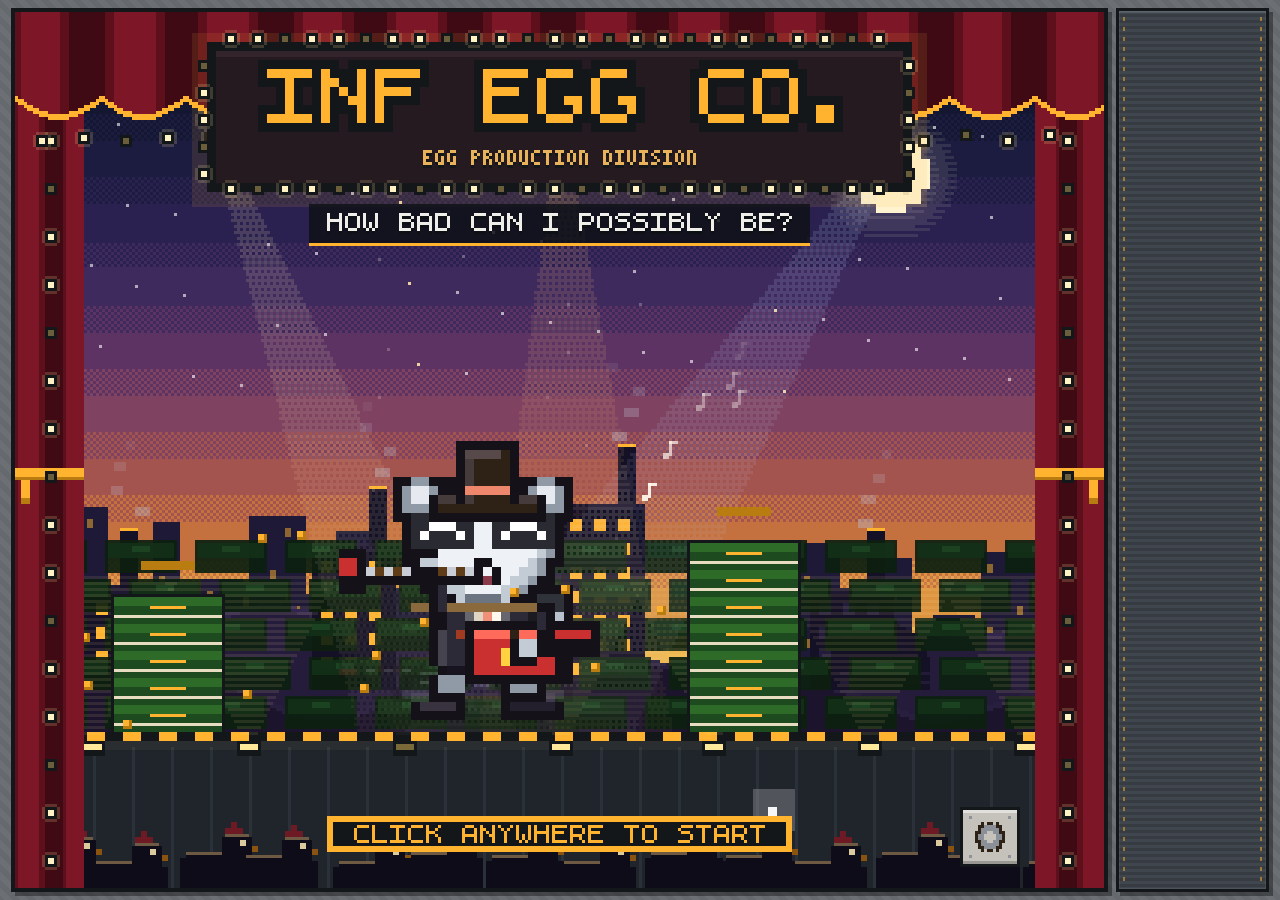
==== commit 961b8354: "The Cluckton Chronicle, and livestock worth looking at THE OTHER NPCS. The cow, the sheep, the pig, " ====
--- a/index.html
+++ b/index.html
@@ -23,6 +23,7 @@
         <button class="pill" id="pill-food" data-act="open-food" title="The pantry - produce and goods, tap to open"><b id="r-food">0</b></button>
         <button class="pill" id="pill-bugs" data-act="open-bugs" title="The bug jar - worms and grubs, tap to scatter or sell" hidden><b id="r-bugs">0</b></button>
         <span class="pill" id="pill-sky" title="The weather over the valley"><b id="r-sky">CLEAR</b></span>
+        <span class="decree-pill" id="pill-decree" title="What the valley talked you into, and how long it lasts" hidden><b id="r-decree"></b></span>
         <button class="pill" id="pill-age" data-act="open-ages" title="The age the company is in - tap for what the next one needs"><b id="r-age">STRAW AGE</b></button>
       </div>
     </div>
@@ -258,6 +259,27 @@
     <div class="modal-panel ach">
       <div class="modal-head"><h2>ACHIEVEMENTS</h2><span class="panel-sub" id="ach-sub"></span><button class="btn btn-tiny" data-act="close-modal">CLOSE</button></div>
       <div id="ach-body"></div>
+    </div>
+  </div>
+
+  <!-- the Chronicle: spins in from nothing, lands, and waits for an answer -->
+  <div class="modal paper" id="modal-news" hidden>
+    <div class="news-sheet" id="news-sheet">
+      <div class="news-rule"></div>
+      <div class="news-masthead">
+        <span class="news-ear" id="news-ear-l">PRICE 1d</span>
+        <h2 id="news-name">THE CLUCKTON CHRONICLE</h2>
+        <span class="news-ear" id="news-ear-r">LATE EDITION</span>
+      </div>
+      <div class="news-rule"></div>
+      <h1 id="news-head">HEADLINE</h1>
+      <p id="news-sub">subhead</p>
+      <div class="news-body">
+        <div class="news-cut" id="news-cut"></div>
+        <div class="news-cols" id="news-cols"></div>
+      </div>
+      <div class="news-rule"></div>
+      <div class="news-choices" id="news-choices"></div>
     </div>
   </div>
 
--- a/style.css
+++ b/style.css
@@ -2717,3 +2717,102 @@
 .cf-pick{ width:44px; height:44px; }
 .cf-pick.pair{ width:44px; height:44px; }
 .cf-pick{ overflow:hidden; }
+
+/* ============================================================
+   THE CHRONICLE
+   A newspaper spins in out of nothing, lands crooked, settles,
+   and waits. Newsprint is warm grey-white with a halftone screen
+   over it; the type is the game's own face, ranged like a front
+   page. Two choices are set as a boxed panel at the foot.
+   ============================================================ */
+.modal.paper{
+  background:rgba(10,10,12,.72);
+  align-items:center;
+  perspective:900px;
+}
+.news-sheet{
+  width:min(680px, 100%);
+  background:#e8e2d2;
+  color:#191712;
+  border:3px solid #191712;
+  padding:12px 14px 14px;
+  box-shadow:10px 12px 0 rgba(0,0,0,.45);
+  /* the halftone screen of cheap newsprint */
+  background-image:
+    repeating-linear-gradient(0deg, rgba(25,23,18,.055) 0 1px, transparent 1px 3px),
+    repeating-linear-gradient(90deg, rgba(25,23,18,.04) 0 1px, transparent 1px 4px);
+  animation:news-spin .82s cubic-bezier(.16,.9,.3,1.02) both;
+  transform-origin:50% 50%;
+}
+.news-sheet.news-out{ animation:news-away .42s ease-in forwards; }
+@keyframes news-spin{
+  0%   { transform:scale(.06) rotate(-1080deg); opacity:0; }
+  62%  { transform:scale(1.06) rotate(14deg);  opacity:1; }
+  78%  { transform:scale(.98) rotate(-5deg); }
+  90%  { transform:scale(1.01) rotate(2deg); }
+  100% { transform:scale(1) rotate(0deg); }
+}
+@keyframes news-away{
+  0%   { transform:scale(1) rotate(0deg); opacity:1; }
+  100% { transform:scale(.5) rotate(220deg) translateY(40%); opacity:0; }
+}
+@media (prefers-reduced-motion:reduce){
+  .news-sheet{ animation:news-fade .2s ease-out both; }
+  .news-sheet.news-out{ animation:news-fade .18s ease-in reverse forwards; }
+  @keyframes news-fade{ from{ opacity:0 } to{ opacity:1 } }
+}
+.news-rule{ height:3px; background:#191712; margin:5px 0; }
+.news-masthead{ display:flex; align-items:center; gap:10px; }
+.news-masthead h2{
+  font-family:var(--font-px); font-size:24px; margin:0 auto; letter-spacing:1px;
+  color:#191712; text-align:center;
+}
+.news-ear{ font-family:var(--font-px); font-size:8px; color:#5a544a; white-space:nowrap; }
+#news-head{
+  font-family:var(--font-px); font-size:24px; line-height:1.15; margin:8px 0 4px;
+  text-align:center; color:#191712;
+}
+#news-sub{
+  font-family:var(--font-px); font-size:8px; margin:0 0 8px; text-align:center;
+  color:#4a453c; border-bottom:1px solid #a8a08c; padding-bottom:7px;
+}
+.news-body{ display:flex; gap:10px; align-items:flex-start; }
+.news-cut{
+  flex:0 0 auto; border:2px solid #191712; background:#d6cfbc; padding:3px;
+  line-height:0;
+}
+.news-cut canvas{ image-rendering:pixelated; display:block; }
+.news-cols{
+  flex:1 1 auto; display:grid; grid-template-columns:1fr 1fr; gap:8px;
+  font-family:var(--font-px); font-size:8px; color:#39342c; line-height:1.5;
+}
+.news-cols p{ margin:0; }
+.news-cols p::first-line{ color:#191712; }
+.news-choices{ display:grid; grid-template-columns:1fr 1fr; gap:8px; margin-top:8px; }
+.news-pick{
+  display:block; width:100%; text-align:left; cursor:pointer;
+  background:#d6cfbc; border:3px solid #191712; color:#191712;
+  padding:7px 8px; font-family:var(--font-px); font-size:16px;
+  box-shadow:3px 3px 0 rgba(25,23,18,.35);
+}
+.news-pick:hover:not(:disabled){ background:#191712; color:#e8e2d2; }
+.news-pick:active:not(:disabled){ transform:translate(2px,2px); box-shadow:1px 1px 0 rgba(25,23,18,.35); }
+.news-pick:disabled{ opacity:.45; cursor:default; }
+.news-pick .np-blurb{ display:block; font-size:8px; color:#5a544a; margin-top:3px; }
+.news-pick:hover:not(:disabled) .np-blurb{ color:#bdb6a4; }
+.news-pick .np-cost{ display:block; font-size:8px; color:#8a3a1a; margin-top:2px; }
+.news-pick:hover:not(:disabled) .np-cost{ color:#ffb32e; }
+@media (max-width:560px){
+  .news-body{ flex-direction:column; align-items:center; }
+  .news-cols{ grid-template-columns:1fr; }
+  .news-choices{ grid-template-columns:1fr; }
+  #news-head{ font-size:16px; }
+  .news-masthead h2{ font-size:16px; }
+}
+/* the standing decree, on the resource bar */
+.decree-pill{
+  display:inline-flex; align-items:center; gap:4px;
+  font-family:var(--font-px); font-size:8px; color:#191712;
+  background:var(--gold); border:2px solid var(--ink); padding:1px 5px;
+}
+.decree-pill.bad{ background:var(--stop); color:#fff3ec; }
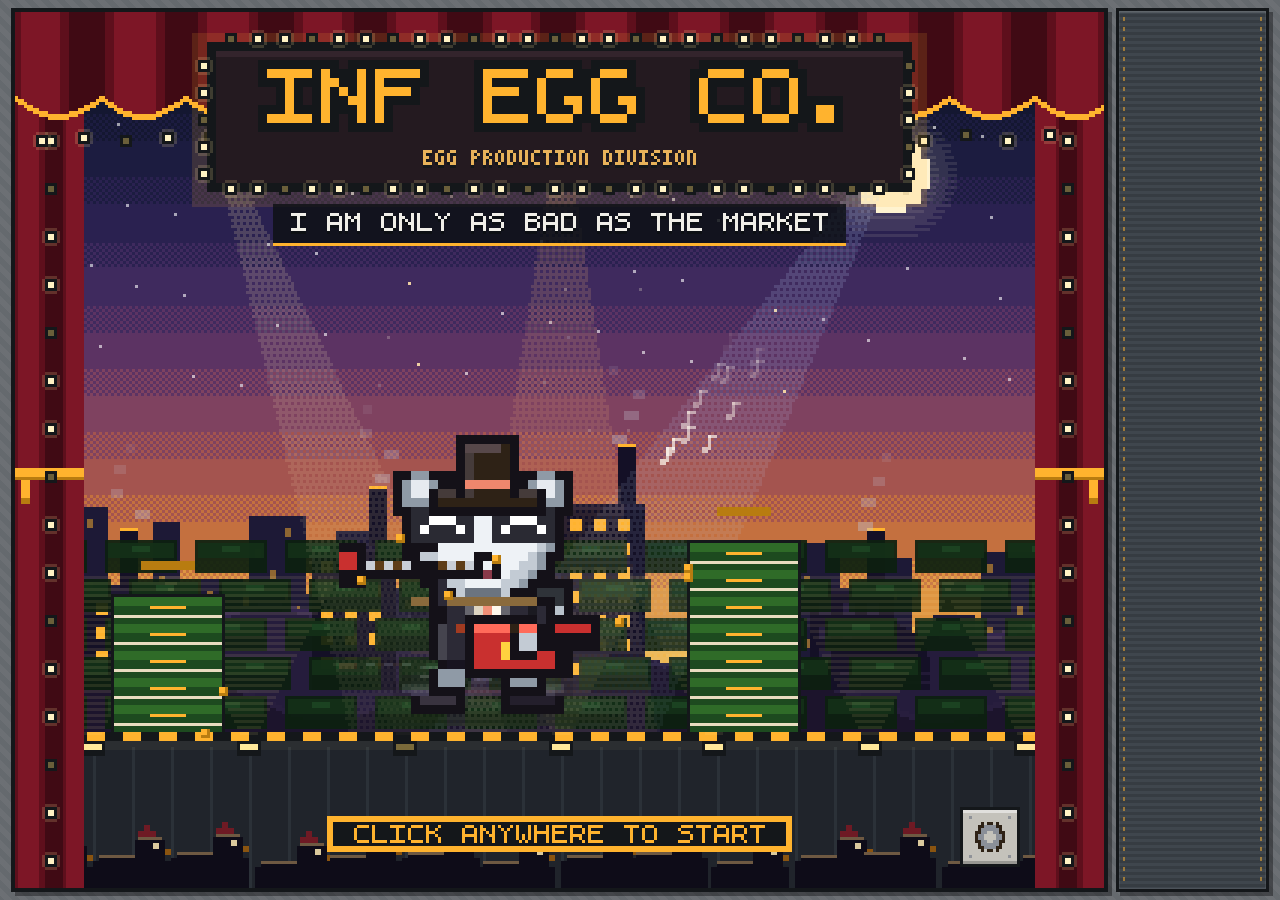
==== commit 982aa0bb: "A band, a crew at full size, and a page to put it on MUSIC. There are no audio files, the same as th" ====
--- a/index.html
+++ b/index.html
@@ -289,6 +289,7 @@
 
 <script src="js/data.js"></script>
 <script src="js/sprites.js"></script>
+<script src="js/music.js"></script>
 <script src="js/game.js"></script>
 <script src="js/ui.js"></script>
 <script src="js/quests.js"></script>
